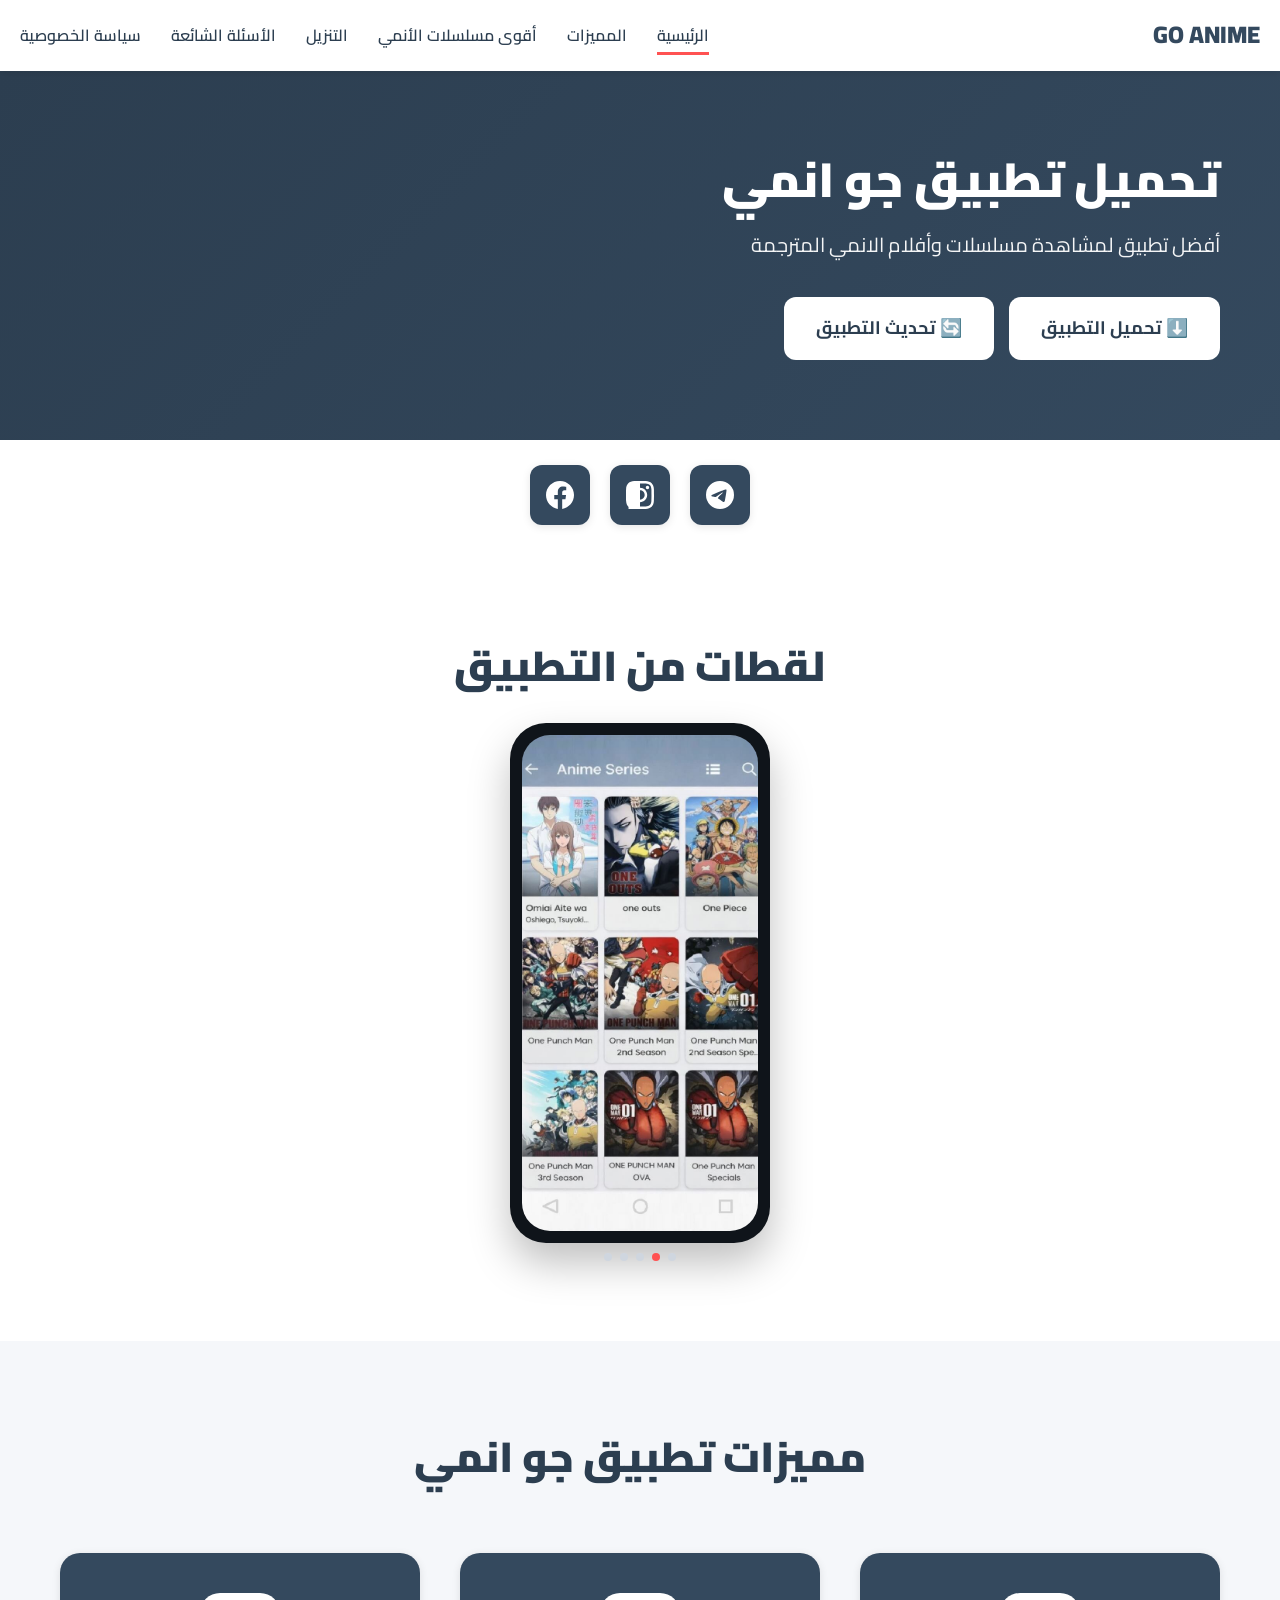
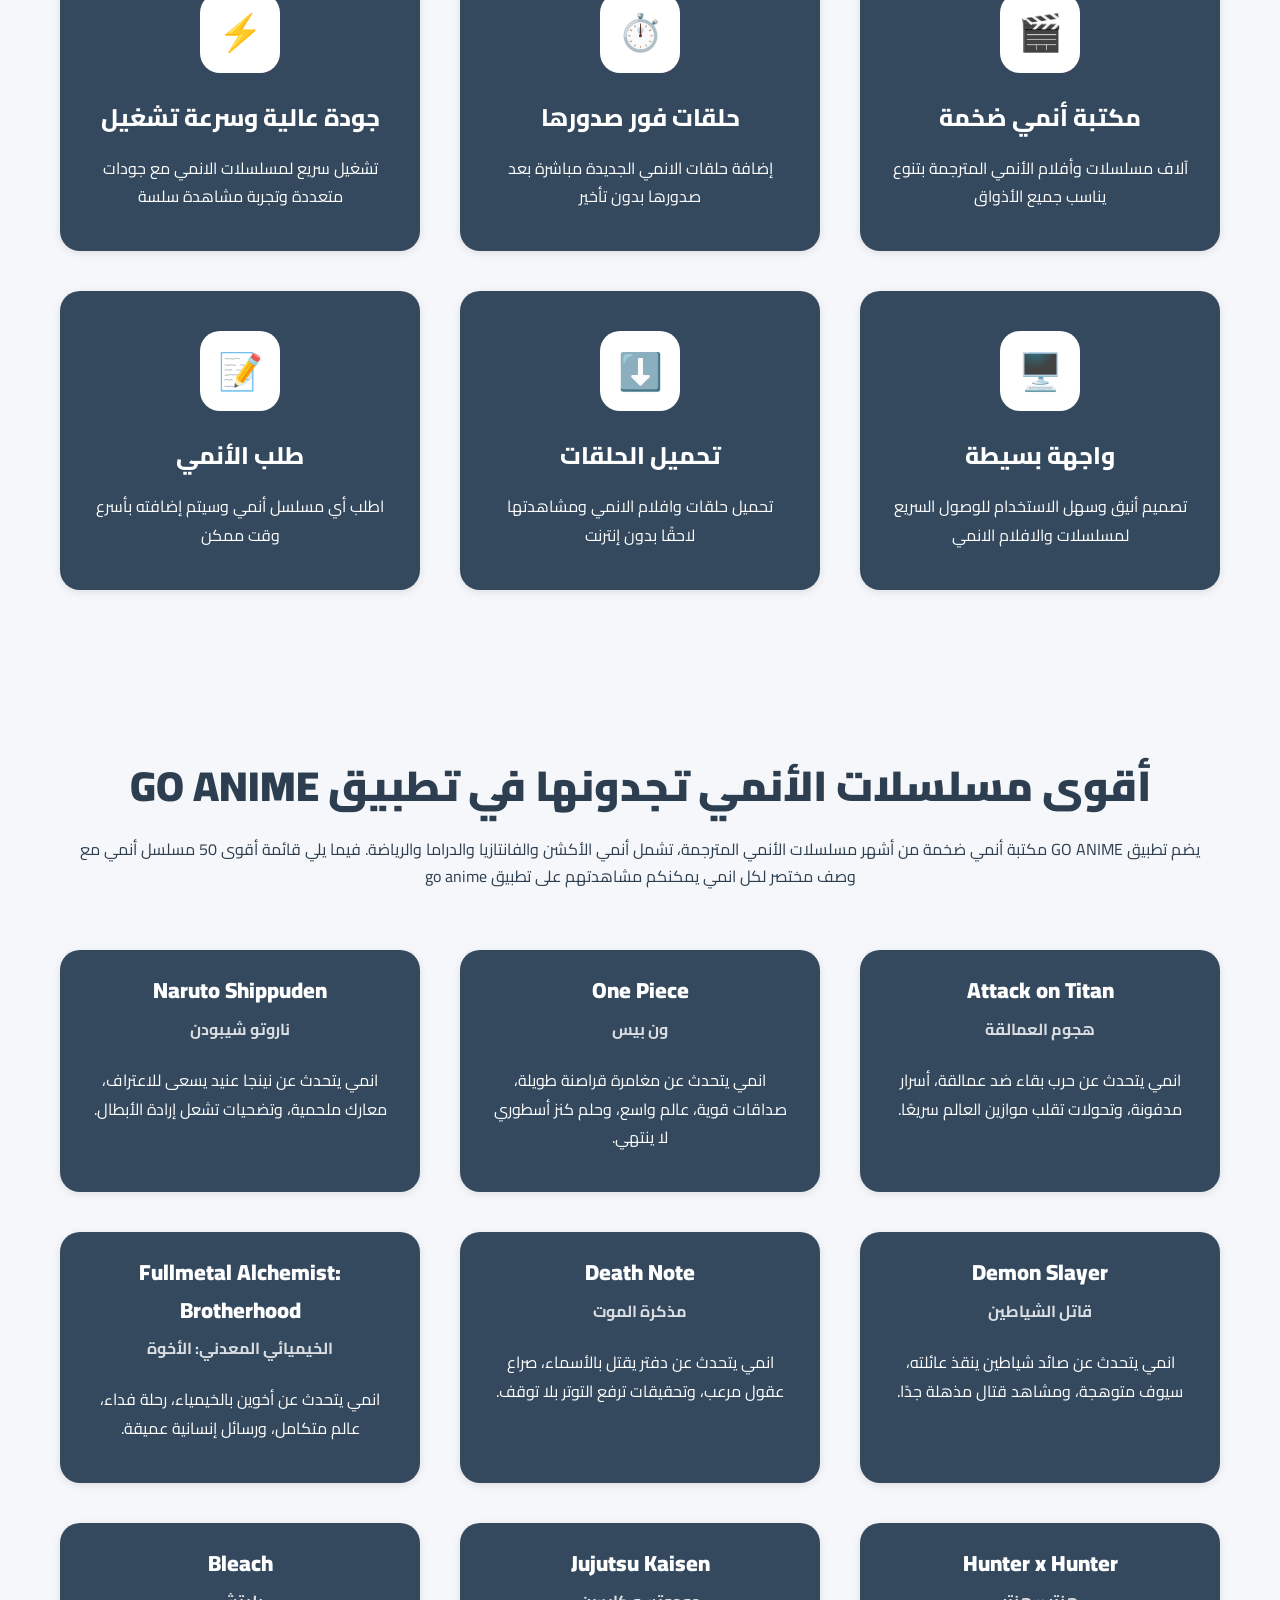
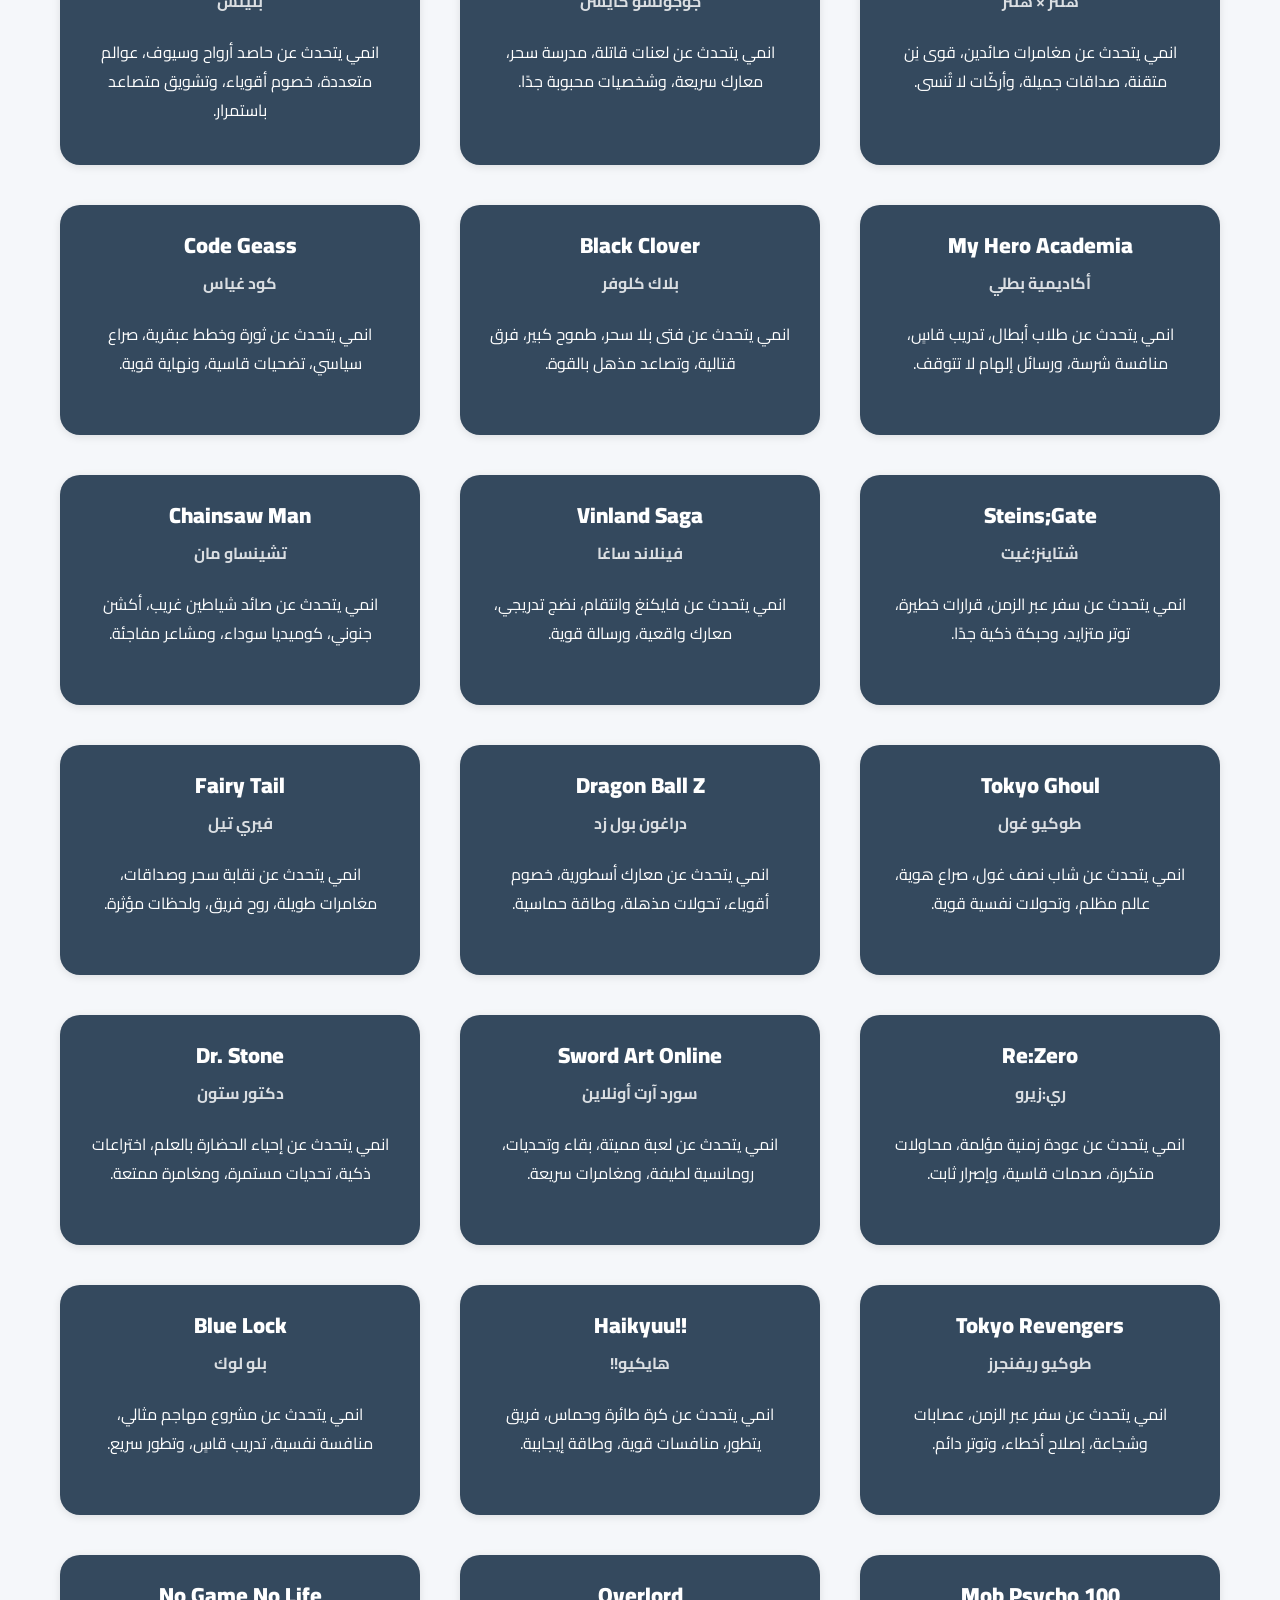
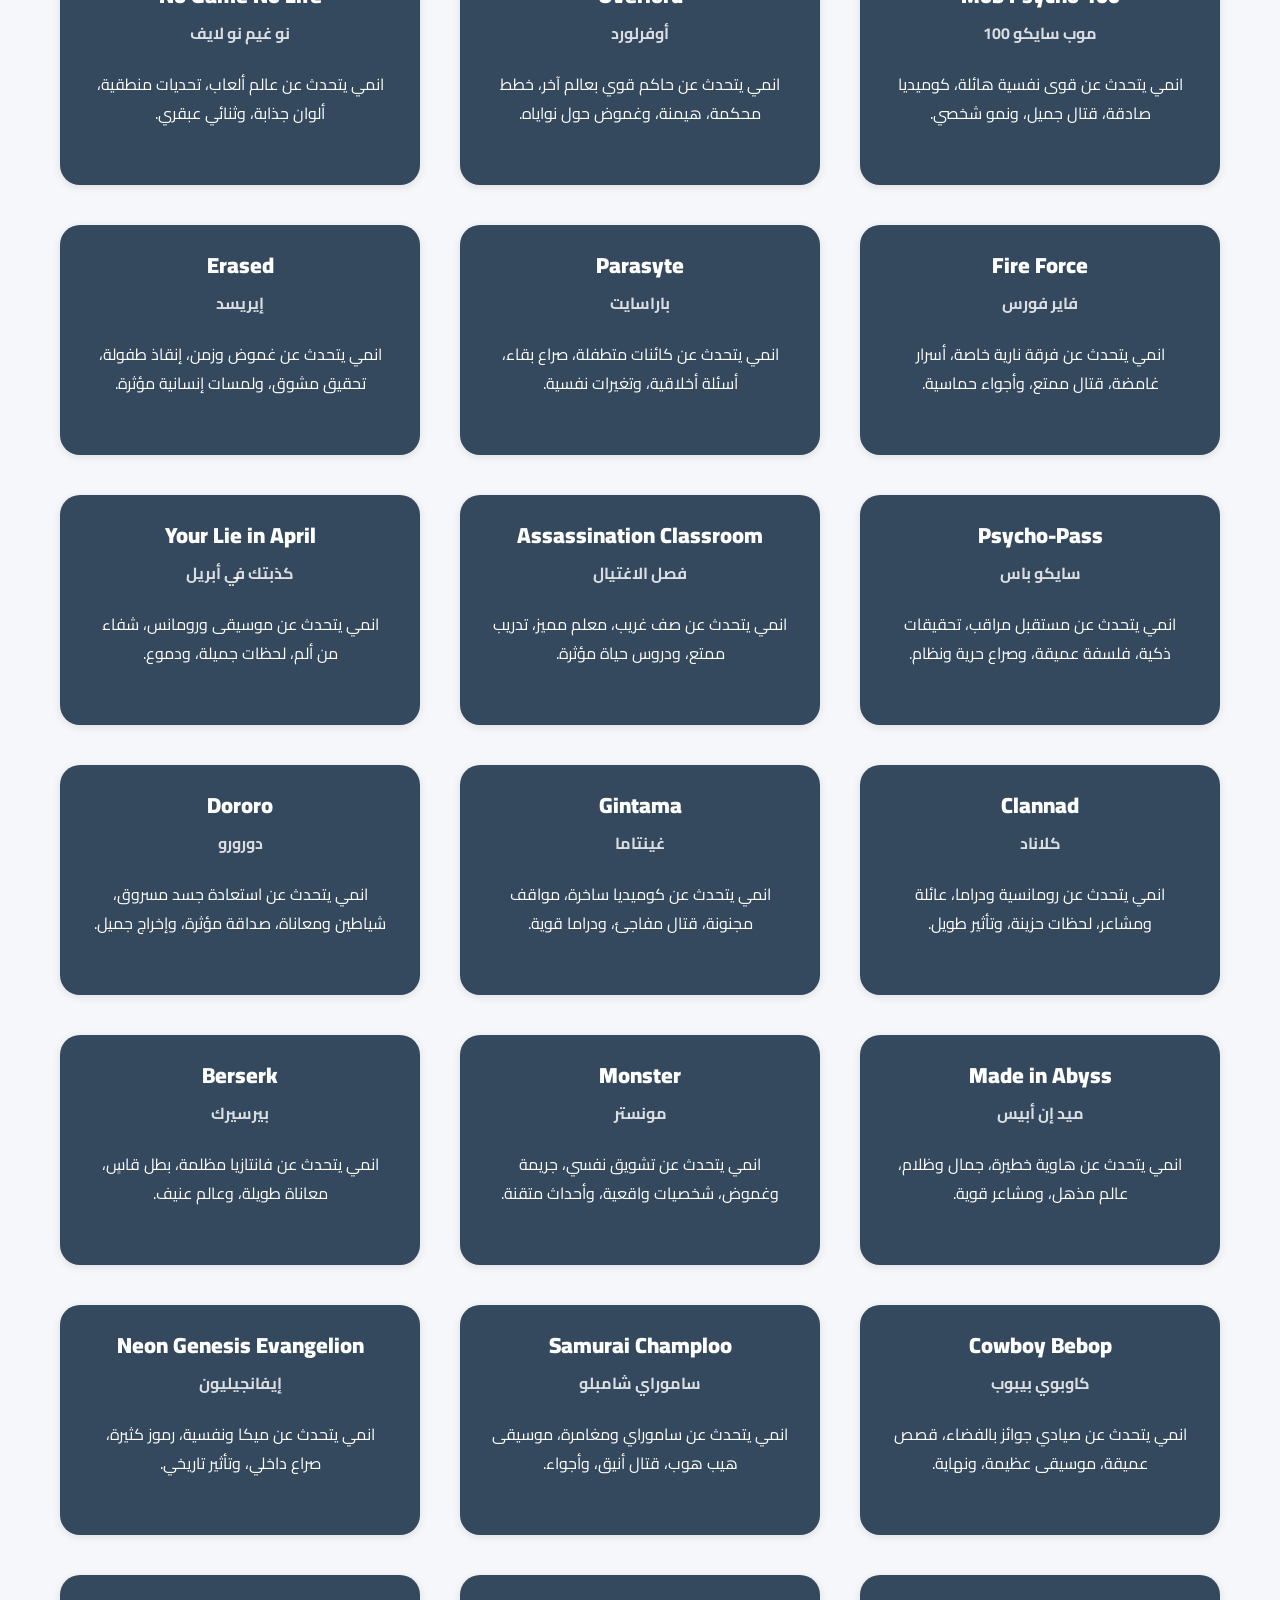
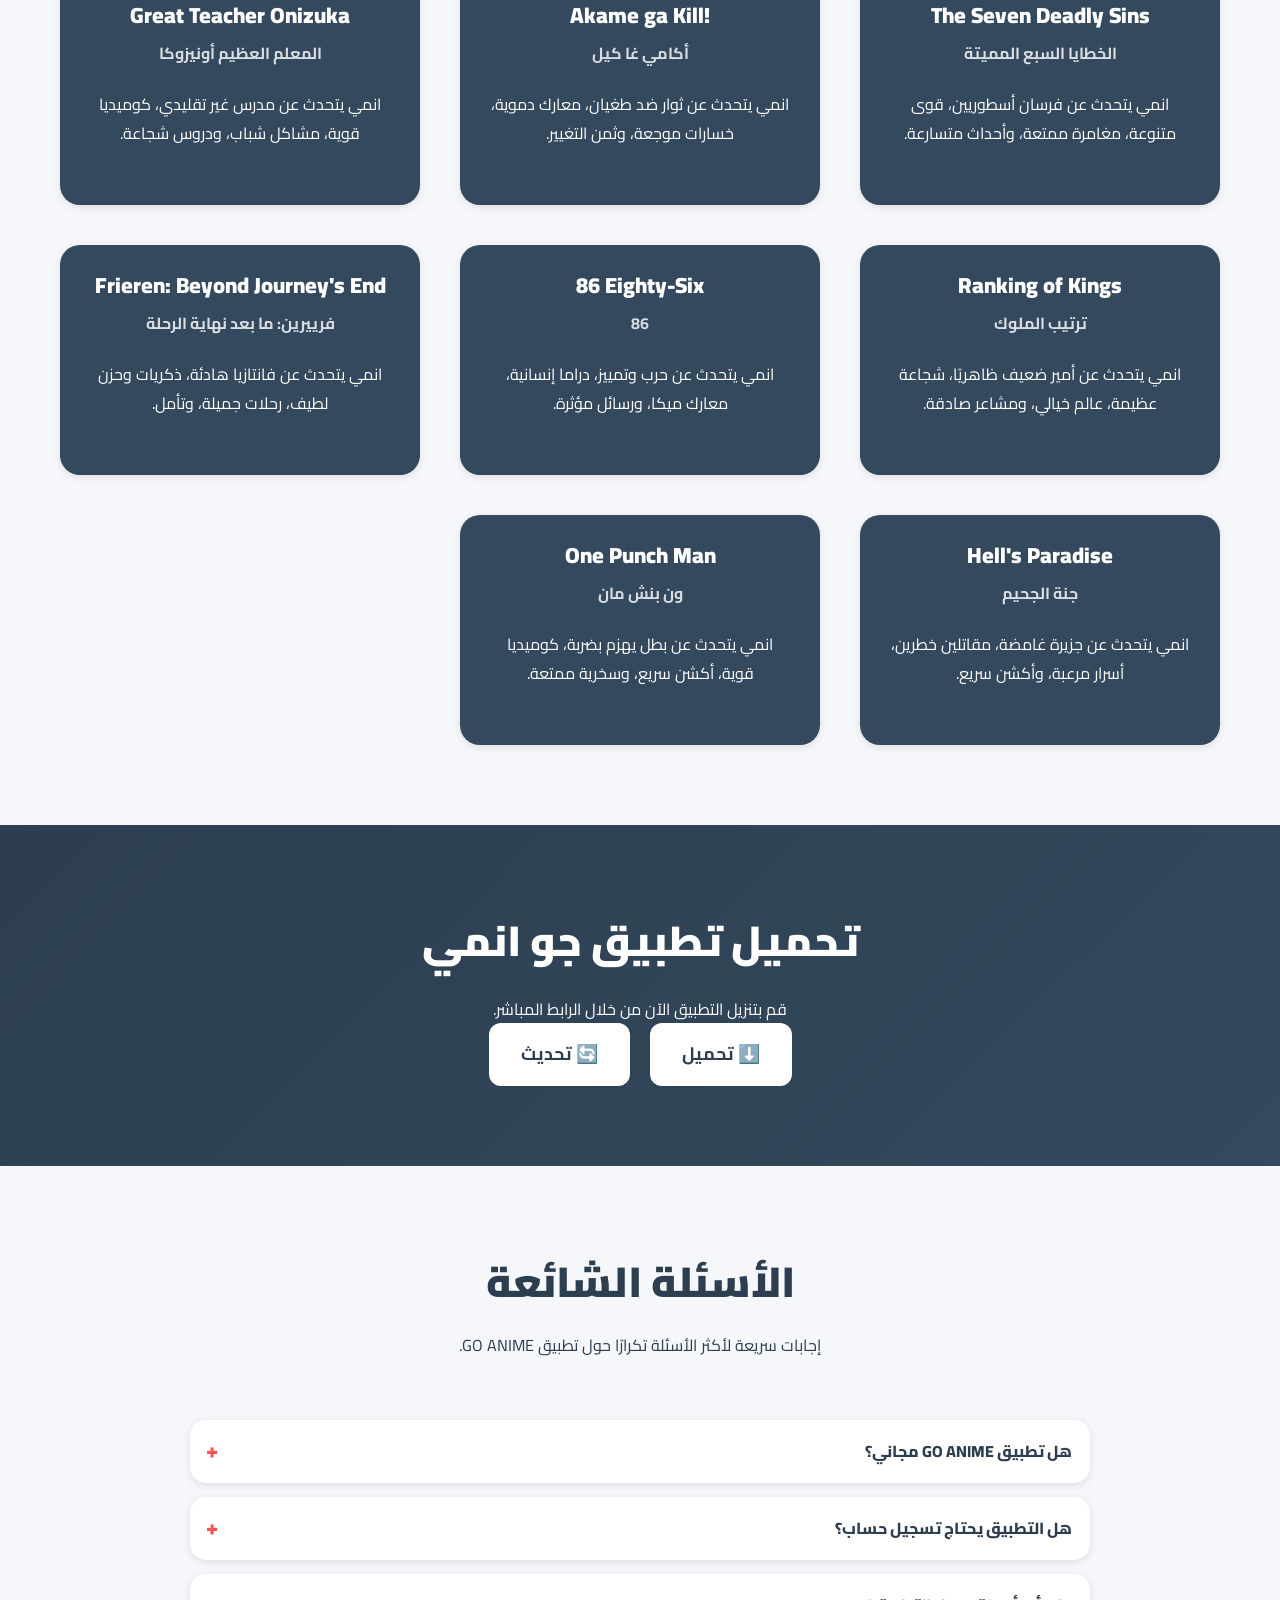
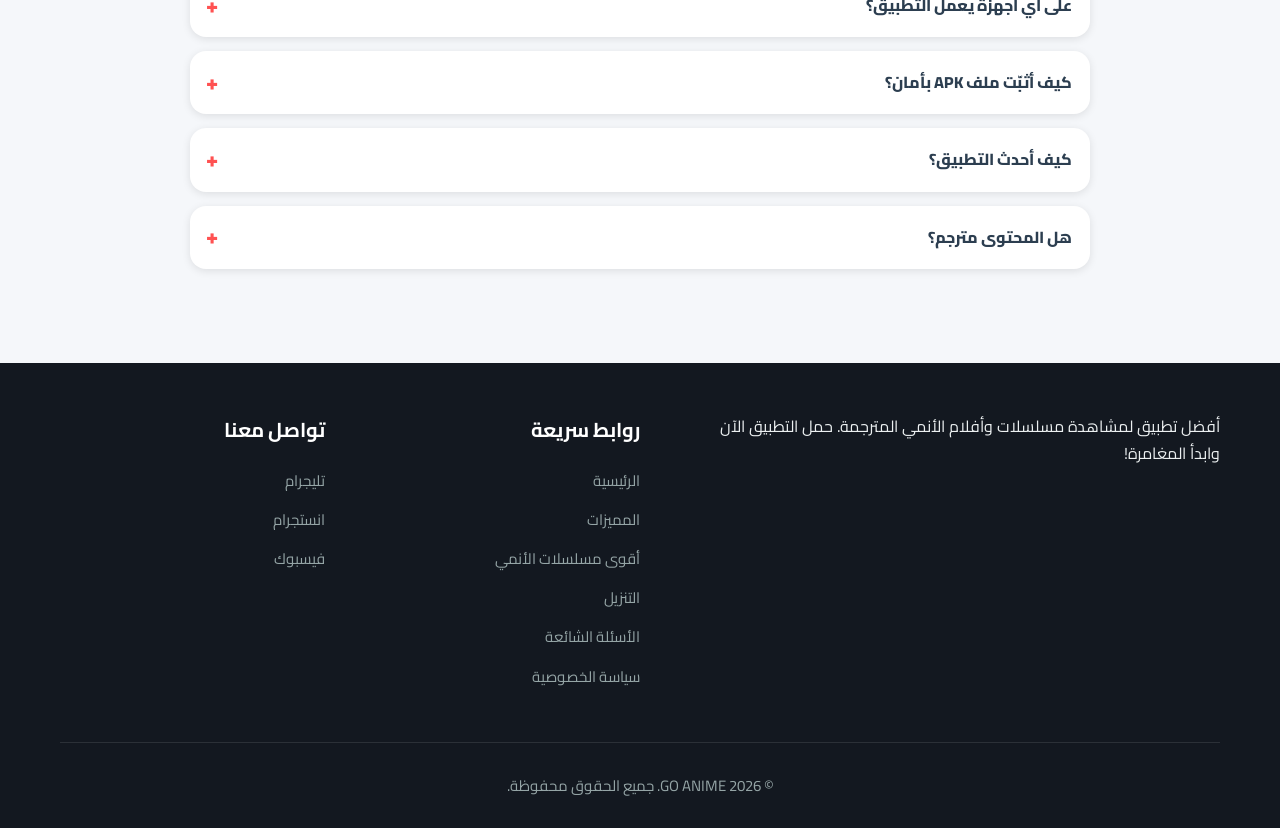
==== index.html @ b6fbf837 "Update index.html" ====
<!DOCTYPE html>
<html lang="ar" dir="rtl">
<head>
<meta charset="UTF-8">
<meta name="viewport" content="width=device-width, initial-scale=1.0">

<!-- Google tag (gtag.js) -->
<script async src="https://www.googletagmanager.com/gtag/js?id=G-4V0BHXEE35"></script>
<script>
  window.dataLayer = window.dataLayer || [];
  function gtag(){dataLayer.push(arguments);}
  gtag('js', new Date());
  gtag('config', 'G-4V0BHXEE35');
</script>

<!-- Primary Meta Tags -->
<title>GO ANIME - تحميل تطبيق جو انمي | أفضل تطبيق لمشاهدة الأنمي المترجم</title>
<meta name="title" content="GO ANIME - تحميل تطبيق جو انمي | أفضل تطبيق لمشاهدة الأنمي المترجم">
<meta name="description" content="حمّل تطبيق GO ANIME لمشاهدة الأنمي المترجم بجودة عالية وتجربة سلسة على أندرويد. مكتبة ضخمة، بحث متقدم، تحديثات مستمرة وروابط تحميل مباشرة.">
<meta name="keywords" content="أنمي, جو انمي, GO ANIME, تطبيق أنمي, تحميل انمي, مشاهدة انمي, انمي مترجم, مسلسلات أنمي, أفلام أنمي, anime app, تطبيق مشاهدة الانمي">
<meta name="author" content="GO ANIME">
<meta name="robots" content="index, follow">
<meta name="theme-color" content="#2C3E50">
<link rel="canonical" href="https://www.go-anime-app.com/">

<!-- Open Graph / Facebook -->
<meta property="og:type" content="website">
<meta property="og:url" content="https://www.go-anime-app.com/">
<meta property="og:title" content="GO ANIME - تحميل تطبيق جو انمي | أفضل تطبيق لمشاهدة الأنمي المترجم">
<meta property="og:description" content="حمّل تطبيق GO ANIME لمشاهدة الأنمي المترجم بجودة عالية وتجربة سلسة على أندرويد. مكتبة ضخمة، بحث متقدم، تحديثات مستمرة وروابط تحميل مباشرة.">
<meta property="og:image" content="https://www.go-anime-app.com/images/og-image.jpg">
<meta property="og:locale" content="ar_AR">
<meta property="og:site_name" content="GO ANIME">

<!-- Twitter -->
<meta property="twitter:card" content="summary_large_image">
<meta property="twitter:url" content="https://www.go-anime-app.com/">
<meta property="twitter:title" content="GO ANIME - تحميل تطبيق جو انمي">
<meta property="twitter:description" content="حمّل تطبيق جو انمي GO ANIME مجاناً - أفضل تطبيق لمشاهدة مسلسلات وأفلام الأنمي المترجمة">
<meta property="twitter:image" content="https://www.go-anime-app.com/images/twitter-image.jpg">

<!-- Favicon -->
<link rel="icon" type="image/x-icon" href="/favicon.ico">
<link rel="apple-touch-icon" sizes="180x180" href="/apple-touch-icon.png">

<!-- Schema.org markup for Google -->
<script type="application/ld+json">
{
  "@context": "https://schema.org",
  "@type": "MobileApplication",
  "name": "GO ANIME",
  "applicationCategory": "EntertainmentApplication",
  "operatingSystem": "Android",
  "offers": {
    "@type": "Offer",
    "price": "0",
    "priceCurrency": "USD"
  },
  "description": "أفضل تطبيق لمشاهدة مسلسلات وأفلام الأنمي المترجمة بجودة عالية",
  "aggregateRating": {
    "@type": "AggregateRating",
    "ratingValue": "4.8",
    "ratingCount": "15000"
  }
}
</script>

<script type="application/ld+json">
{
  "@context": "https://schema.org",
  "@type": "Organization",
  "name": "GO ANIME",
  "url": "https://www.go-anime-app.com",
  "logo": "https://www.go-anime-app.com/logo.png",
  "sameAs": [
    "https://www.facebook.com/goanimeapp",
    "https://www.instagram.com/goanimeapp",
    "https://t.me/goanimeapp"
  ]
}
</script>

<!-- Google Fonts -->
<link rel="preconnect" href="https://fonts.googleapis.com">
<link rel="preconnect" href="https://fonts.gstatic.com" crossorigin>
<link href="https://fonts.googleapis.com/css2?family=Cairo:wght@400;600;700;800;900&family=Tajawal:wght@400;500;700;800&display=swap" rel="stylesheet">

<style>
* { margin:0; padding:0; box-sizing:border-box; }
body { font-family:'Cairo','Tajawal',sans-serif; line-height:1.7; color:#2C3E50; background:#fff; overflow-x:hidden; }
a { text-decoration:none; }

:root {
  --primary-dark:#2C3E50;
  --accent-color:#FF5252;
  --light-bg:#F5F7FA;
  --text-dark:#2C3E50;
  --text-light:#fff;
  --shadow-sm:0 2px 8px rgba(0,0,0,0.1);
  --shadow-md:0 4px 16px rgba(0,0,0,0.15);
  --feature-gray:#34495E;
  --contact-gray:#34495E;
}

/* Containers */
.container { max-width:1200px; margin:0 auto; padding:0 20px; }

/* Navbar */
.navbar { background:#fff; box-shadow:var(--shadow-sm); position:sticky; top:0; z-index:1000; }
.nav-container { display:flex; justify-content:space-between; align-items:center; padding:15px 20px; }
.logo-text { font-size:24px; font-weight:900; color:#34495E; }
.nav-menu { display:flex; list-style:none; gap:30px; }
.nav-menu a { color:var(--text-dark); font-weight:600; position:relative; }
.nav-menu a::after { content:''; position:absolute; bottom:-5px; left:0; width:0; height:3px; background:var(--accent-color); transition:0.3s; }
.nav-menu a:hover::after, .nav-menu a.active::after { width:100%; }
.menu-toggle { display:none; flex-direction:column; gap:5px; cursor:pointer; }
.menu-toggle span { width:25px; height:3px; background:var(--primary-dark); border-radius:2px; }

/* Hero */
.hero { background:linear-gradient(135deg,#2C3E50 0%,#34495E 100%); color:#fff; padding:80px 0; }
.hero-content { display:grid; grid-template-columns:1fr 1fr; gap:60px; align-items:center; }
.hero-text h1 { font-size:48px; font-weight:900; margin-bottom:20px; line-height:1.2; }
.hero-text p { font-size:20px; margin-bottom:35px; opacity:0.95; }
.hero-buttons { display:flex; gap:15px; flex-wrap:wrap; }
.btn { display:inline-flex; align-items:center; gap:10px; padding:16px 32px; font-size:18px; font-weight:700; border-radius:12px; transition:all 0.3s; cursor:pointer; border:none; }
.btn-primary { background:#fff; color:var(--primary-dark); } 
.btn-primary:hover { transform:translateY(-3px); box-shadow:0 8px 20px rgba(0,0,0,0.2); }
.btn-secondary { background:#fff; color:var(--primary-dark); }
.btn-secondary:hover { transform:translateY(-3px); box-shadow:0 8px 20px rgba(0,0,0,0.2); }

/* Contact Bar Buttons */
.contact-bar { padding:25px 0; text-align:center; }
.contact-links { display:flex; justify-content:center; gap:20px; flex-wrap:wrap; }
.contact-btn {
  display:flex;
  align-items:center;
  justify-content:center;
  padding:15px;
  background: var(--contact-gray);
  border-radius:12px;
  box-shadow: var(--shadow-sm);
  width:60px;
  height:60px;
  transition:all 0.3s;
  border:none;
}
.contact-btn svg {
  width:28px;
  height:28px;
  fill: #fff;
}
.contact-btn:hover {
  transform:translateY(-3px);
  box-shadow: var(--shadow-md);
  opacity:0.9;
}

/* Features */
.features-section { padding:80px 0; background:var(--light-bg); }
.section-title { text-align:center; margin-bottom:60px; }
.section-title h2 { font-size:42px; font-weight:900; color:var(--text-dark); margin-bottom:15px; }
.features-grid { display:grid; grid-template-columns:repeat(auto-fit,minmax(300px,1fr)); gap:40px; }
.feature-card { background:var(--feature-gray); padding:40px 30px; border-radius:20px; text-align:center; box-shadow:var(--shadow-sm); transition:0.4s; cursor:pointer; color:#fff; }
.feature-card:hover { transform:translateY(-10px); box-shadow:0 8px 32px rgba(0,0,0,0.2); }
.feature-icon { width:80px; height:80px; margin:0 auto 25px; background:#fff; border-radius:20px; display:flex; align-items:center; justify-content:center; color:var(--feature-gray); font-size:36px; font-weight:bold; }
.feature-card h3 { font-size:24px; font-weight:800; margin-bottom:15px; }
.feature-card p { font-size:16px; line-height:1.8; }

/* Download Section */
.download-section { padding:80px 0; background:linear-gradient(135deg,#2C3E50 0%,#34495E 100%); color:#fff; text-align:center; }
.download-content h2 { font-size:42px; font-weight:900; margin-bottom:20px; }
.download-buttons { display:flex; justify-content:center; gap:20px; flex-wrap:wrap; }
.download-buttons .btn-primary { background:#fff; color:var(--primary-dark); }
.download-buttons .btn-primary:hover { transform:translateY(-3px); }
.download-buttons .btn-secondary { background:#fff; color:var(--primary-dark); }
.download-buttons .btn-secondary:hover { transform:translateY(-3px); }

/* Privacy Section (kept inside page) */
.privacy-section { padding:80px 0; background:#fff; }
.privacy-wrap { max-width:900px; margin:0 auto; padding:0 20px; }
.privacy-card { background:var(--light-bg); border:1px solid #e7ecf2; padding:22px; border-radius:18px; box-shadow:var(--shadow-sm); }
.privacy-card h2 { font-size:36px; font-weight:900; margin-bottom:10px; color:var(--text-dark); text-align:center; }
.privacy-card .muted { color:#607080; font-size:14px; text-align:center; margin-bottom:18px; }
.privacy-card h3 { font-size:20px; margin:18px 0 8px; }
.privacy-card p, .privacy-card li { font-size:16px; line-height:1.9; }
.privacy-card ul { padding:0 20px; margin:8px 0; }
.privacy-email { color:var(--accent-color); font-weight:700; }
.privacy-cta { display:flex; justify-content:center; margin-top:16px; }
.privacy-cta a { background:#fff; color:var(--primary-dark); border-radius:12px; padding:12px 18px; font-weight:800; box-shadow:var(--shadow-sm); transition:0.3s; }
.privacy-cta a:hover { transform:translateY(-2px); box-shadow:var(--shadow-md); }

/* Footer */
footer { background:#131820; color:#ECF0F1; padding:50px 0 30px; }
.footer-content { display:grid; grid-template-columns:2fr 1fr 1fr; gap:50px; margin-bottom:40px; }
.footer-links h4 { font-size:20px; font-weight:700; margin-bottom:20px; color:#fff; }
.footer-links ul { list-style:none; }
.footer-links ul li { margin-bottom:12px; }
.footer-links ul li a { color:#95A5A6; font-size:15px; transition:0.3s; }
.footer-links ul li a:hover { color:var(--accent-color); padding-right:5px; }
.footer-bottom { text-align:center; padding-top:30px; border-top:1px solid rgba(255,255,255,0.1); color:#95A5A6; font-size:15px; }

/* Responsive */
@media (max-width:968px) { .hero-content { grid-template-columns:1fr; gap:40px; text-align:center; } }
@media (max-width:768px) {
  .menu-toggle { display:flex; }
  .nav-menu { flex-direction:column; max-height:0; overflow:hidden; transition:0.3s; }
  .nav-menu.active { max-height:420px; }
  .nav-menu li { border-bottom:1px solid #E0E4E8; padding:12px 0; }
  .hero-buttons, .download-buttons { flex-direction:column; }
  .btn { width:100%; justify-content:center; }
  .privacy-card h2 { font-size:26px; }
}
@media (max-width:480px) { .hero-text h1 { font-size:28px; } .section-title h2 { font-size:26px; } .feature-card { padding:30px 20px; } }

/* (Kept) screen-card styles - even if unused, per your request not to delete anything */
.screen-card:hover{transform:translateY(-6px);box-shadow:var(--shadow-md);}
.screen-card img{width:100%;display:block;}
.screen-card .cap{padding:8px 10px;font-size:13px;color:#607080;text-align:center;}

/* ===== Screenshots title centered above phone (WEB + MOBILE) ===== */
.screens-section{
  padding:80px 0;
  background:#fff;
}
.screens-header{
  text-align:center;
  margin-bottom:22px;
}
.screens-header h2{
  font-size:42px;
  font-weight:900;
  color:var(--text-dark);
  margin:0;
}
.screens-layout{
  display:flex;
  justify-content:center;
}
@media (max-width:480px){
  .screens-header h2{ font-size:26px; }
}
/* ===== End screenshots title styles ===== */

.phone-wrap{display:flex;justify-content:center;}
.phone{
  width:260px;
  height:520px;
  border-radius:36px;
  background:#0f141a;
  padding:12px;
  box-shadow:0 20px 40px rgba(0,0,0,.25);
}
.phone-screen{
  width:100%;
  height:100%;
  border-radius:28px;
  overflow:hidden;
  background:#000;
}
.phone-screen img{
  width:100%;
  height:100%;
  object-fit:cover;
  transition:opacity .25s ease;
}

.phone-dots{
  display:flex;
  justify-content:center;
  gap:8px;
  margin-top:10px;
}
.phone-dots span{
  width:8px;height:8px;border-radius:50%;
  background:#cfd6df;
}
.phone-dots span.active{background:var(--accent-color);}

@media(max-width:900px){
  .screens-layout{grid-template-columns:1fr;}
  .phone{margin-top:25px;}
}
/* ===== Top Anime Section (Grid + SEO cards) ===== */
.anime-grid{
  display:grid;
  grid-template-columns:repeat(auto-fit,minmax(300px,1fr));
  gap:40px;
}
.anime-title{ margin:0 0 10px; }
.anime-title .en{
  display:block;
  font-size:22px;
  font-weight:900;
  margin-bottom:6px;
  direction:ltr;
  unicode-bidi:bidi-override;
}
.anime-title .ar{
  display:block;
  font-size:16px;
  font-weight:700;
  color:rgba(255,255,255,0.82);
}

/* Hide icons in Top Anime cards (keep HTML clean) */
#top-anime .feature-icon{ display:none !important; }

/* Equal height cards for professional grid */
#top-anime .feature-card{
  display:flex;
  flex-direction:column;
  min-height:230px;
  padding-top:22px;
}

/* Keep description aligned */
#top-anime .feature-card p{
  margin-top:8px;
  flex-grow:1;
  display:-webkit-box;
  -webkit-line-clamp:3;
  -webkit-box-orient:vertical;
  overflow:hidden;
}
/* ===== End Top Anime Section ===== */
/* ===== FAQ Section ===== */
.faq-section{
  padding:80px 0;
  background:var(--light-bg);
}
.faq-wrap{
  max-width:900px;
  margin:0 auto;
}
.faq-item{
  background:#fff;
  border-radius:16px;
  box-shadow:var(--shadow-sm);
  margin-bottom:14px;
  overflow:hidden;
}
.faq-item summary{
  list-style:none;
  cursor:pointer;
  padding:18px 18px;
  font-weight:800;
  color:var(--text-dark);
  position:relative;
}
.faq-item summary::-webkit-details-marker{ display:none; }
.faq-item summary:after{
  content:"+";
  position:absolute;
  left:16px;
  top:50%;
  transform:translateY(-50%);
  font-size:22px;
  font-weight:900;
  color:var(--accent-color);
}
.faq-item[open] summary:after{ content:"–"; }
.faq-item .faq-content{
  padding:0 18px 18px;
  color:#445566;
  font-weight:600;
}
/* ===== End FAQ Section ===== */
</style>

<script type="application/ld+json">
{
  "@context": "https://schema.org",
  "@type": "WebSite",
  "name": "GO ANIME",
  "url": "https://www.go-anime-app.com/"
}
</script>
<script type="application/ld+json">
{
  "@context": "https://schema.org",
  "@type": "FAQPage",
  "mainEntity": [
    {
      "@type": "Question",
      "name": "هل تطبيق GO ANIME مجاني؟",
      "acceptedAnswer": {
        "@type": "Answer",
        "text": "نعم، التطبيق مجاني للتنزيل والاستخدام، وقد تتوفر ميزات اختيارية حسب الإصدار."
      }
    },
    {
      "@type": "Question",
      "name": "هل التطبيق يحتاج تسجيل حساب؟",
      "acceptedAnswer": {
        "@type": "Answer",
        "text": "لا يشترط التسجيل لمشاهدة المحتوى في أغلب الحالات."
      }
    },
    {
      "@type": "Question",
      "name": "على أي أجهزة يعمل التطبيق؟",
      "acceptedAnswer": {
        "@type": "Answer",
        "text": "التطبيق مخصص لأجهزة Android."
      }
    },
    {
      "@type": "Question",
      "name": "كيف أثبّت ملف APK بأمان؟",
      "acceptedAnswer": {
        "@type": "Answer",
        "text": "حمّل ملف APK من زر التحميل في هذه الصفحة فقط، ثم اتبع خطوات التثبيت على جهازك."
      }
    },
    {
      "@type": "Question",
      "name": "كيف أحدث التطبيق؟",
      "acceptedAnswer": {
        "@type": "Answer",
        "text": "قم بتحميل أحدث APK من صفحة التحميل ثم تثبيته لتحديث النسخة الحالية."
      }
    },
    {
      "@type": "Question",
      "name": "هل المحتوى مترجم؟",
      "acceptedAnswer": {
        "@type": "Answer",
        "text": "نعم، يوفر التطبيق محتوى مترجم حسب المتاح."
      }
    }
  ]
}
</script>

<meta name="twitter:card" content="summary_large_image">
<meta name="twitter:title" content="GO ANIME - تحميل تطبيق جو انمي | أفضل تطبيق لمشاهدة الأنمي المترجم">
<meta name="twitter:description" content="حمّل تطبيق GO ANIME لمشاهدة الأنمي المترجم بجودة عالية وتجربة سلسة على أندرويد. مكتبة ضخمة، بحث متقدم، تحديثات مستمرة وروابط تحميل مباشرة.">
</head>
<body>
<nav class="seo-links" style="display:none">
<a href="#download">تحميل التطبيق</a>
<a href="#faq">الأسئلة الشائعة</a>
<a href="#top-anime">أفضل 50 أنمي</a>
<a href="/privacy-policy.html">سياسة الخصوصية</a>
</nav>


<!-- Navbar -->
<nav class="navbar">
  <div class="nav-container">
    <a href="#" class="logo"><span class="logo-text">GO ANIME</span></a>
    <ul class="nav-menu" id="navMenu">
      <li><a href="#home" class="active">الرئيسية</a></li>
      <li><a href="#features">المميزات</a></li>
      <li><a href="#top-anime">أقوى مسلسلات الأنمي</a></li>
      <li><a href="#download">التنزيل</a></li>
      <li><a href="#faq">الأسئلة الشائعة</a></li>
      <!-- GOLDEN SOLUTION: link to standalone page -->
      <li><a href="/privacy-policy.html">سياسة الخصوصية</a></li>
    </ul>
    <div class="menu-toggle" onclick="toggleMenu()"><span></span><span></span><span></span></div>
  </div>
</nav>

<!-- Hero -->
<section class="hero" id="home">
  <div class="container">
    <div class="hero-content">
      <div class="hero-text">
        <h1>تحميل تطبيق جو انمي</h1>
        <p>أفضل تطبيق لمشاهدة مسلسلات وأفلام الانمي المترجمة</p>
        <div class="hero-buttons">
          <a href="https://www.xgtimayfsa.com/download/go_anime_v1.apk" class="btn btn-primary">⬇️ تحميل التطبيق</a>
          <a href="https://www.xgtimayfsa.com/download/go_anime_v1.apk" class="btn btn-secondary">🔄 تحديث التطبيق</a>
        </div>
      </div>
    </div>
  </div>
</section>

<!-- Contact Bar -->
<section class="contact-bar">
  <div class="container">
    <div class="contact-links">
      <a href="https://t.me/goanimeapp" target="_blank" class="contact-btn" aria-label="Telegram">
        <svg xmlns="http://www.w3.org/2000/svg" viewBox="0 0 24 24">
          <path d="M11.944 0A12 12 0 0 0 0 12a12 12 0 0 0 12 12 12 12 0 0 0 12-12A12 12 0 0 0 12 0a12 12 0 0 0-.056 0zm4.962 7.224c.1-.002.321.023.465.14a.506.506 0 0 1 .171.325c.016.093.036.306.02.472-.18 1.898-.962 6.502-1.36 8.627-.168.9-.499 1.201-.82 1.23-.696.065-1.225-.46-1.9-.902-1.056-.693-1.653-1.124-2.678-1.8-1.185-.78-.417-1.21.258-1.91.177-.184 3.247-2.977 3.307-3.23.007-.032.014-.15-.056-.212s-.174-.041-.249-.024c-.106.024-1.793 1.14-5.061 3.345-.48.33-.913.49-1.302.48-.428-.008-1.252-.241-1.865-.44-.752-.245-1.349-.374-1.297-.789.027-.216.325-.437.893-.663 3.498-1.524 5.83-2.529 6.998-3.014 3.332-1.386 4.025-1.627 4.476-1.635z"/>
        </svg>
      </a>
      <a href="https://www.instagram.com/goanimeapp" target="_blank" class="contact-btn" aria-label="Instagram">
        <svg xmlns="http://www.w3.org/2000/svg" viewBox="0 0 24 24">
          <path d="M12 2.163c3.204 0 3.584.012 4.85.07 3.252.148 4.771 1.691 4.919 4.919.058 1.265.069 1.645.069 4.849 0 3.205-.012 3.584-.069 4.849-.149 3.225-1.664 4.771-4.919 4.919-1.266.058-1.644.07-4.85.07-3.204 0-3.584-.012-4.849-.07-3.26-.149-4.771-1.699-4.919-4.92-.058 1.265-.07 1.644-.07 4.849 0 3.204.013 3.583.07 4.849.149 3.227 1.664 4.771 4.919 4.919 1.266-.057 1.645-.069 4.849-.069zm0-2.163c-3.259 0-3.667.014-4.947.072-4.358.2-6.78 2.618-6.98 6.98-.059 1.281-.073 1.689-.073 4.948 0 3.259.014 3.668.072 4.948.2 4.358 2.618 6.78 6.98 6.98 1.281.058 1.689.072 4.948.072 3.259 0 3.668-.014 4.948-.072 4.354-.2 6.782-2.618 6.979-6.98.059-1.28.073-1.689.073-4.948 0-3.259-.014-3.667-.072-4.947-.196-4.354-2.617-6.78-6.979-6.98-1.281-.059-1.69-.073-4.949-.073zm0 5.838c-3.403 0-6.162 2.759-6.162 6.162s2.759 6.163 6.162 6.163 6.162-2.759 6.162-6.163c0-3.403-2.759-6.162-6.162-6.162zm0 10.162c-2.209 0-4-1.79-4-4 0-2.209 1.791-4 4-4s4 1.791 4 4c0 2.21-1.791 4-4 4zm6.406-11.845c-.796 0-1.441.645-1.441 1.44s.645 1.44 1.441 1.44c.795 0 1.439-.645 1.439-1.44s-.644-1.44-1.439-1.44z"/>
        </svg>
      </a>
      <a href="https://www.facebook.com/goanimeapp" target="_blank" class="contact-btn" aria-label="Facebook">
        <svg xmlns="http://www.w3.org/2000/svg" viewBox="0 0 24 24">
          <path d="M24 12.073c0-6.627-5.373-12-12-12s-12 5.373-12 12c0 5.99 4.388 10.954 10.125 11.854v-8.385H7.078v-3.47h3.047V9.43c0-3.007 1.792-4.669 4.533-4.669 1.312 0 2.686.235 2.686.235v2.953H15.83c-1.491 0-1.956.925-1.956 1.874v2.25h3.328l-.532 3.47h-2.796v8.385C19.612 23.027 24 18.062 24 12.073z"/>
        </svg>
      </a>
    </div>
  </div>
</section>

<!-- App Screenshots (NEW) -->
<section class="screens-section" id="screens">
  <div class="container">
    <div class="screens-header">
      <h2>لقطات من التطبيق</h2>
    </div>

    <div class="screens-layout">

      <!-- Right: Phone Mockup -->
      <div class="phone-wrap">
        <div>
          <div class="phone" aria-label="عرض لقطات التطبيق داخل إطار هاتف">
            <div class="phone-screen">
              <!-- Performance: lazy + async decode (no visual change) -->
              <img id="phoneShot" loading="lazy" decoding="async" src="images/screen-home.jpg" alt="لقطة التطبيق داخل إطار هاتف">
            </div>
          </div>

          <div class="phone-dots" aria-hidden="true">
            <span class="active"></span><span></span><span></span><span></span><span></span>
          </div>
        </div>
      </div>

    </div>
  </div>
</section>

<!-- Features -->
<section class="features-section" id="features">
  <div class="container">
    <div class="section-title"><h2>مميزات تطبيق جو انمي</h2></div>
    <div class="features-grid">
      <div class="feature-card"><div class="feature-icon">🎬</div><h3>مكتبة أنمي ضخمة</h3><p>آلاف مسلسلات وأفلام الأنمي المترجمة بتنوع يناسب جميع الأذواق</p></div>
      <div class="feature-card"><div class="feature-icon">⏱️</div><h3>حلقات فور صدورها</h3><p>إضافة حلقات الانمي الجديدة مباشرة بعد صدورها بدون تأخير</p></div>
      <div class="feature-card"><div class="feature-icon">⚡</div><h3>جودة عالية وسرعة تشغيل</h3><p>تشغيل سريع لمسلسلات الانمي مع جودات متعددة وتجربة مشاهدة سلسة</p></div>
      <div class="feature-card"><div class="feature-icon">🖥️</div><h3>واجهة بسيطة</h3><p>تصميم أنيق وسهل الاستخدام للوصول السريع لمسلسلات والافلام الانمي</p></div>
      <div class="feature-card"><div class="feature-icon">⬇️</div><h3>تحميل الحلقات</h3><p>تحميل حلقات وافلام الانمي ومشاهدتها لاحقًا بدون إنترنت</p></div>
      <div class="feature-card"><div class="feature-icon">📝</div><h3>طلب الأنمي</h3><p>اطلب أي مسلسل أنمي وسيتم إضافته بأسرع وقت ممكن</p></div>
    </div>
  </div>
</section>

<!-- ✅ Top 50 Anime Section (Series ONLY) -->
<section class="features-section" id="top-anime">
  <div class="container">
    <div class="section-title">
      <h2>أقوى مسلسلات الأنمي تجدونها في تطبيق GO ANIME</h2>
      <p>
        يضم تطبيق GO ANIME مكتبة أنمي ضخمة من أشهر مسلسلات الأنمي المترجمة، تشمل أنمي الأكشن والفانتازيا والدراما والرياضة.
        فيما يلي قائمة أقوى 50 مسلسل أنمي مع وصف مختصر لكل انمي يمكنكم مشاهدتهم على تطبيق go anime
      </p>
    </div>

    <div class="anime-grid">
      <div class="feature-card"><div class="feature-icon">📺</div>
        <h3 class="anime-title"><span class="en">Attack on Titan</span><span class="ar">هجوم العمالقة</span></h3>
        <p>انمي يتحدث عن حرب بقاء ضد عمالقة، أسرار مدفونة، وتحولات تقلب موازين العالم سريعًا.</p>
      </div>
      <div class="feature-card"><div class="feature-icon">🎬</div>
        <h3 class="anime-title"><span class="en">One Piece</span><span class="ar">ون بيس</span></h3>
        <p>انمي يتحدث عن مغامرة قراصنة طويلة، صداقات قوية، عالم واسع، وحلم كنز أسطوري لا ينتهي.</p>
      </div>
      <div class="feature-card"><div class="feature-icon">⚔️</div>
        <h3 class="anime-title"><span class="en">Naruto Shippuden</span><span class="ar">ناروتو شيبودن</span></h3>
        <p>انمي يتحدث عن نينجا عنيد يسعى للاعتراف، معارك ملحمية، وتضحيات تشعل إرادة الأبطال.</p>
      </div>
      <div class="feature-card"><div class="feature-icon">🏴‍☠️</div>
        <h3 class="anime-title"><span class="en">Demon Slayer</span><span class="ar">قاتل الشياطين</span></h3>
        <p>انمي يتحدث عن صائد شياطين ينقذ عائلته، سيوف متوهجة، ومشاهد قتال مذهلة جدًا.</p>
      </div>
      <div class="feature-card"><div class="feature-icon">🥷</div>
        <h3 class="anime-title"><span class="en">Death Note</span><span class="ar">مذكرة الموت</span></h3>
        <p>انمي يتحدث عن دفتر يقتل بالأسماء، صراع عقول مرعب، وتحقيقات ترفع التوتر بلا توقف.</p>
      </div>
      <div class="feature-card"><div class="feature-icon">🔥</div>
        <h3 class="anime-title"><span class="en">Fullmetal Alchemist: Brotherhood</span><span class="ar">الخيميائي المعدني: الأخوة</span></h3>
        <p>انمي يتحدث عن أخوين بالخيمياء، رحلة فداء، عالم متكامل، ورسائل إنسانية عميقة.</p>
      </div>
      <div class="feature-card"><div class="feature-icon">🧠</div>
        <h3 class="anime-title"><span class="en">Hunter x Hunter</span><span class="ar">هنتر × هنتر</span></h3>
        <p>انمي يتحدث عن مغامرات صائدين، قوى نِن متقنة، صداقات جميلة، وأركّات لا تُنسى.</p>
      </div>
      <div class="feature-card"><div class="feature-icon">🌀</div>
        <h3 class="anime-title"><span class="en">Jujutsu Kaisen</span><span class="ar">جوجوتسو كايسن</span></h3>
        <p>انمي يتحدث عن لعنات قاتلة، مدرسة سحر، معارك سريعة، وشخصيات محبوبة جدًا.</p>
      </div>
      <div class="feature-card"><div class="feature-icon">👑</div>
        <h3 class="anime-title"><span class="en">Bleach</span><span class="ar">بليتش</span></h3>
        <p>انمي يتحدث عن حاصد أرواح وسيوف، عوالم متعددة، خصوم أقوياء، وتشويق متصاعد باستمرار.</p>
      </div>
      <div class="feature-card"><div class="feature-icon">⚡</div>
        <h3 class="anime-title"><span class="en">My Hero Academia</span><span class="ar">أكاديمية بطلي</span></h3>
        <p>انمي يتحدث عن طلاب أبطال، تدريب قاسٍ، منافسة شرسة، ورسائل إلهام لا تتوقف.</p>
      </div>
      <div class="feature-card"><div class="feature-icon">📺</div>
        <h3 class="anime-title"><span class="en">Black Clover</span><span class="ar">بلاك كلوفر</span></h3>
        <p>انمي يتحدث عن فتى بلا سحر، طموح كبير، فرق قتالية، وتصاعد مذهل بالقوة.</p>
      </div>
      <div class="feature-card"><div class="feature-icon">🎬</div>
        <h3 class="anime-title"><span class="en">Code Geass</span><span class="ar">كود غياس</span></h3>
        <p>انمي يتحدث عن ثورة وخطط عبقرية، صراع سياسي، تضحيات قاسية، ونهاية قوية.</p>
      </div>
      <div class="feature-card"><div class="feature-icon">⚔️</div>
        <h3 class="anime-title"><span class="en">Steins;Gate</span><span class="ar">شتاينز؛غيت</span></h3>
        <p>انمي يتحدث عن سفر عبر الزمن، قرارات خطيرة، توتر متزايد، وحبكة ذكية جدًا.</p>
      </div>
      <div class="feature-card"><div class="feature-icon">🏴‍☠️</div>
        <h3 class="anime-title"><span class="en">Vinland Saga</span><span class="ar">فينلاند ساغا</span></h3>
        <p>انمي يتحدث عن فايكنغ وانتقام، نضج تدريجي، معارك واقعية، ورسالة قوية.</p>
      </div>
      <div class="feature-card"><div class="feature-icon">🥷</div>
        <h3 class="anime-title"><span class="en">Chainsaw Man</span><span class="ar">تشينساو مان</span></h3>
        <p>انمي يتحدث عن صائد شياطين غريب، أكشن جنوني، كوميديا سوداء، ومشاعر مفاجئة.</p>
      </div>
      <div class="feature-card"><div class="feature-icon">🔥</div>
        <h3 class="anime-title"><span class="en">Tokyo Ghoul</span><span class="ar">طوكيو غول</span></h3>
        <p>انمي يتحدث عن شاب نصف غول، صراع هوية، عالم مظلم، وتحولات نفسية قوية.</p>
      </div>
      <div class="feature-card"><div class="feature-icon">🧠</div>
        <h3 class="anime-title"><span class="en">Dragon Ball Z</span><span class="ar">دراغون بول زد</span></h3>
        <p>انمي يتحدث عن معارك أسطورية، خصوم أقوياء، تحولات مذهلة، وطاقة حماسية.</p>
      </div>
      <div class="feature-card"><div class="feature-icon">🌀</div>
        <h3 class="anime-title"><span class="en">Fairy Tail</span><span class="ar">فيري تيل</span></h3>
        <p>انمي يتحدث عن نقابة سحر وصداقات، مغامرات طويلة، روح فريق، ولحظات مؤثرة.</p>
      </div>
      <div class="feature-card"><div class="feature-icon">👑</div>
        <h3 class="anime-title"><span class="en">Re:Zero</span><span class="ar">ري:زيرو</span></h3>
        <p>انمي يتحدث عن عودة زمنية مؤلمة، محاولات متكررة، صدمات قاسية، وإصرار ثابت.</p>
      </div>
      <div class="feature-card"><div class="feature-icon">⚡</div>
        <h3 class="anime-title"><span class="en">Sword Art Online</span><span class="ar">سورد آرت أونلاين</span></h3>
        <p>انمي يتحدث عن لعبة مميتة، بقاء وتحديات، رومانسية لطيفة، ومغامرات سريعة.</p>
      </div>
      <div class="feature-card"><div class="feature-icon">📺</div>
        <h3 class="anime-title"><span class="en">Dr. Stone</span><span class="ar">دكتور ستون</span></h3>
        <p>انمي يتحدث عن إحياء الحضارة بالعلم، اختراعات ذكية، تحديات مستمرة، ومغامرة ممتعة.</p>
      </div>
      <div class="feature-card"><div class="feature-icon">🎬</div>
        <h3 class="anime-title"><span class="en">Tokyo Revengers</span><span class="ar">طوكيو ريفنجرز</span></h3>
        <p>انمي يتحدث عن سفر عبر الزمن، عصابات وشجاعة، إصلاح أخطاء، وتوتر دائم.</p>
      </div>
      <div class="feature-card"><div class="feature-icon">⚔️</div>
        <h3 class="anime-title"><span class="en">Haikyuu!!</span><span class="ar">هايكيو!!</span></h3>
        <p>انمي يتحدث عن كرة طائرة وحماس، فريق يتطور، منافسات قوية، وطاقة إيجابية.</p>
      </div>
      <div class="feature-card"><div class="feature-icon">🏴‍☠️</div>
        <h3 class="anime-title"><span class="en">Blue Lock</span><span class="ar">بلو لوك</span></h3>
        <p>انمي يتحدث عن مشروع مهاجم مثالي، منافسة نفسية، تدريب قاسٍ، وتطور سريع.</p>
      </div>
      <div class="feature-card"><div class="feature-icon">🥷</div>
        <h3 class="anime-title"><span class="en">Mob Psycho 100</span><span class="ar">موب سايكو 100</span></h3>
        <p>انمي يتحدث عن قوى نفسية هائلة، كوميديا صادقة، قتال جميل، ونمو شخصي.</p>
      </div>
      <div class="feature-card"><div class="feature-icon">🔥</div>
        <h3 class="anime-title"><span class="en">Overlord</span><span class="ar">أوفرلورد</span></h3>
        <p>انمي يتحدث عن حاكم قوي بعالم آخر، خطط محكمة، هيمنة، وغموض حول نواياه.</p>
      </div>
      <div class="feature-card"><div class="feature-icon">🧠</div>
        <h3 class="anime-title"><span class="en">No Game No Life</span><span class="ar">نو غيم نو لايف</span></h3>
        <p>انمي يتحدث عن عالم ألعاب، تحديات منطقية، ألوان جذابة، وثنائي عبقري.</p>
      </div>
      <div class="feature-card"><div class="feature-icon">🌀</div>
        <h3 class="anime-title"><span class="en">Fire Force</span><span class="ar">فاير فورس</span></h3>
        <p>انمي يتحدث عن فرقة نارية خاصة، أسرار غامضة، قتال ممتع، وأجواء حماسية.</p>
      </div>
      <div class="feature-card"><div class="feature-icon">👑</div>
        <h3 class="anime-title"><span class="en">Parasyte</span><span class="ar">باراسايت</span></h3>
        <p>انمي يتحدث عن كائنات متطفلة، صراع بقاء، أسئلة أخلاقية، وتغيرات نفسية.</p>
      </div>
      <div class="feature-card"><div class="feature-icon">⚡</div>
        <h3 class="anime-title"><span class="en">Erased</span><span class="ar">إيريسد</span></h3>
        <p>انمي يتحدث عن غموض وزمن، إنقاذ طفولة، تحقيق مشوق، ولمسات إنسانية مؤثرة.</p>
      </div>
      <div class="feature-card"><div class="feature-icon">📺</div>
        <h3 class="anime-title"><span class="en">Psycho-Pass</span><span class="ar">سايكو باس</span></h3>
        <p>انمي يتحدث عن مستقبل مراقب، تحقيقات ذكية، فلسفة عميقة، وصراع حرية ونظام.</p>
      </div>
      <div class="feature-card"><div class="feature-icon">🎬</div>
        <h3 class="anime-title"><span class="en">Assassination Classroom</span><span class="ar">فصل الاغتيال</span></h3>
        <p>انمي يتحدث عن صف غريب، معلم مميز، تدريب ممتع، ودروس حياة مؤثرة.</p>
      </div>
      <div class="feature-card"><div class="feature-icon">⚔️</div>
        <h3 class="anime-title"><span class="en">Your Lie in April</span><span class="ar">كذبتك في أبريل</span></h3>
        <p>انمي يتحدث عن موسيقى ورومانس، شفاء من ألم، لحظات جميلة، ودموع.</p>
      </div>
      <div class="feature-card"><div class="feature-icon">🏴‍☠️</div>
        <h3 class="anime-title"><span class="en">Clannad</span><span class="ar">كلاناد</span></h3>
        <p>انمي يتحدث عن رومانسية ودراما، عائلة ومشاعر، لحظات حزينة، وتأثير طويل.</p>
      </div>
      <div class="feature-card"><div class="feature-icon">🥷</div>
        <h3 class="anime-title"><span class="en">Gintama</span><span class="ar">غينتاما</span></h3>
        <p>انمي يتحدث عن كوميديا ساخرة، مواقف مجنونة، قتال مفاجئ، ودراما قوية.</p>
      </div>
      <div class="feature-card"><div class="feature-icon">🔥</div>
        <h3 class="anime-title"><span class="en">Dororo</span><span class="ar">دورورو</span></h3>
        <p>انمي يتحدث عن استعادة جسد مسروق، شياطين ومعاناة، صداقة مؤثرة، وإخراج جميل.</p>
      </div>
      <div class="feature-card"><div class="feature-icon">🧠</div>
        <h3 class="anime-title"><span class="en">Made in Abyss</span><span class="ar">ميد إن أبيس</span></h3>
        <p>انمي يتحدث عن هاوية خطيرة، جمال وظلام، عالم مذهل، ومشاعر قوية.</p>
      </div>
      <div class="feature-card"><div class="feature-icon">🌀</div>
        <h3 class="anime-title"><span class="en">Monster</span><span class="ar">مونستر</span></h3>
        <p>انمي يتحدث عن تشويق نفسي، جريمة وغموض، شخصيات واقعية، وأحداث متقنة.</p>
      </div>
      <div class="feature-card"><div class="feature-icon">👑</div>
        <h3 class="anime-title"><span class="en">Berserk</span><span class="ar">بيرسيرك</span></h3>
        <p>انمي يتحدث عن فانتازيا مظلمة، بطل قاسٍ، معاناة طويلة، وعالم عنيف.</p>
      </div>
      <div class="feature-card"><div class="feature-icon">⚡</div>
        <h3 class="anime-title"><span class="en">Cowboy Bebop</span><span class="ar">كاوبوي بيبوب</span></h3>
        <p>انمي يتحدث عن صيادي جوائز بالفضاء، قصص عميقة، موسيقى عظيمة، ونهاية.</p>
      </div>
      <div class="feature-card"><div class="feature-icon">📺</div>
        <h3 class="anime-title"><span class="en">Samurai Champloo</span><span class="ar">ساموراي شامبلو</span></h3>
        <p>انمي يتحدث عن ساموراي ومغامرة، موسيقى هيب هوب، قتال أنيق، وأجواء.</p>
      </div>
      <div class="feature-card"><div class="feature-icon">🎬</div>
        <h3 class="anime-title"><span class="en">Neon Genesis Evangelion</span><span class="ar">إيفانجيليون</span></h3>
        <p>انمي يتحدث عن ميكا ونفسية، رموز كثيرة، صراع داخلي، وتأثير تاريخي.</p>
      </div>
      <div class="feature-card"><div class="feature-icon">⚔️</div>
        <h3 class="anime-title"><span class="en">The Seven Deadly Sins</span><span class="ar">الخطايا السبع المميتة</span></h3>
        <p>انمي يتحدث عن فرسان أسطوريين، قوى متنوعة، مغامرة ممتعة، وأحداث متسارعة.</p>
      </div>
      <div class="feature-card"><div class="feature-icon">🏴‍☠️</div>
        <h3 class="anime-title"><span class="en">Akame ga Kill!</span><span class="ar">أكامي غا كيل</span></h3>
        <p>انمي يتحدث عن ثوار ضد طغيان، معارك دموية، خسارات موجعة، وثمن التغيير.</p>
      </div>
      <div class="feature-card"><div class="feature-icon">🥷</div>
        <h3 class="anime-title"><span class="en">Great Teacher Onizuka</span><span class="ar">المعلم العظيم أونيزوكا</span></h3>
        <p>انمي يتحدث عن مدرس غير تقليدي، كوميديا قوية، مشاكل شباب، ودروس شجاعة.</p>
      </div>
      <div class="feature-card"><div class="feature-icon">🔥</div>
        <h3 class="anime-title"><span class="en">Ranking of Kings</span><span class="ar">ترتيب الملوك</span></h3>
        <p>انمي يتحدث عن أمير ضعيف ظاهريًا، شجاعة عظيمة، عالم خيالي، ومشاعر صادقة.</p>
      </div>
      <div class="feature-card"><div class="feature-icon">🧠</div>
        <h3 class="anime-title"><span class="en">86 Eighty-Six</span><span class="ar">86</span></h3>
        <p>انمي يتحدث عن حرب وتمييز، دراما إنسانية، معارك ميكا، ورسائل مؤثرة.</p>
      </div>
      <div class="feature-card"><div class="feature-icon">🌀</div>
        <h3 class="anime-title"><span class="en">Frieren: Beyond Journey's End</span><span class="ar">فرييرين: ما بعد نهاية الرحلة</span></h3>
        <p>انمي يتحدث عن فانتازيا هادئة، ذكريات وحزن لطيف، رحلات جميلة، وتأمل.</p>
      </div>
      <div class="feature-card"><div class="feature-icon">👑</div>
        <h3 class="anime-title"><span class="en">Hell's Paradise</span><span class="ar">جنة الجحيم</span></h3>
        <p>انمي يتحدث عن جزيرة غامضة، مقاتلين خطرين، أسرار مرعبة، وأكشن سريع.</p>
      </div>
      <div class="feature-card"><div class="feature-icon">⚡</div>
        <h3 class="anime-title"><span class="en">One Punch Man</span><span class="ar">ون بنش مان</span></h3>
        <p>انمي يتحدث عن بطل يهزم بضربة، كوميديا قوية، أكشن سريع، وسخرية ممتعة.</p>
      </div>
    </div>
  </div>
</section>

<!-- Download Section -->
<section class="download-section" id="download">
  <div class="container">
    <div class="download-content">
      <h2>تحميل تطبيق جو انمي</h2>
      <p>قم بتنزيل التطبيق الآن من خلال الرابط المباشر.</p>
      <div class="download-buttons">
        <a href="https://www.xgtimayfsa.com/download/go_anime_v1.apk" class="btn btn-primary">⬇️ تحميل</a>
        <a href="https://www.xgtimayfsa.com/download/go_anime_v1.apk" class="btn btn-secondary">🔄 تحديث</a>
      </div>
    </div>
  </div>
</section>

<!-- Footer -->
<section class="faq-section" id="faq">
  <div class="container">
    <div class="section-title">
      <h2>الأسئلة الشائعة</h2>
      <p>إجابات سريعة لأكثر الأسئلة تكرارًا حول تطبيق GO ANIME.</p>
    </div>

    <div class="faq-wrap" role="list">
      <details class="faq-item" role="listitem">
        <summary>هل تطبيق GO ANIME مجاني؟</summary>
        <div class="faq-content">
          نعم، التطبيق مجاني للتنزيل والاستخدام، وقد تتوفر ميزات اختيارية حسب الإصدار.
        </div>
      </details>

      <details class="faq-item" role="listitem">
        <summary>هل التطبيق يحتاج تسجيل حساب؟</summary>
        <div class="faq-content">
          لا يشترط التسجيل لمشاهدة المحتوى في أغلب الحالات، ويمكن إضافة مزايا لاحقًا مثل المفضلة أو المتابعة.
        </div>
      </details>

      <details class="faq-item" role="listitem">
        <summary>على أي أجهزة يعمل التطبيق؟</summary>
        <div class="faq-content">
          التطبيق مخصص لأجهزة Android. إذا واجهت مشكلة بالتثبيت، تأكد من إصدار النظام ومساحة التخزين.
        </div>
      </details>

      <details class="faq-item" role="listitem">
        <summary>كيف أثبّت ملف APK بأمان؟</summary>
        <div class="faq-content">
          حمّل ملف APK من زر التحميل في هذه الصفحة فقط، ثم فعّل "التثبيت من مصادر غير معروفة" عند الحاجة، وبعدها افتح الملف واتبع الخطوات.
        </div>
      </details>

      <details class="faq-item" role="listitem">
        <summary>كيف أحدث التطبيق؟</summary>
        <div class="faq-content">
          عند توفر نسخة جديدة، قم بتحميل أحدث APK من صفحة التحميل ثم تثبيته (سيتم التحديث فوق النسخة الحالية عادةً).
        </div>
      </details>

      <details class="faq-item" role="listitem">
        <summary>هل المحتوى مترجم؟</summary>
        <div class="faq-content">
          نعم، يوفر التطبيق محتوى مترجم حسب المتاح، مع التركيز على جودة العرض وتجربة مشاهدة مريحة.
        </div>
      </details>
    </div>
  </div>
</section>

<footer>
  <div class="container">
    <div class="footer-content">
      <div class="footer-brand">
        <p>أفضل تطبيق لمشاهدة مسلسلات وأفلام الأنمي المترجمة. حمل التطبيق الآن وابدأ المغامرة!</p>
      </div>
      <div class="footer-links">
        <h4>روابط سريعة</h4>
        <ul>
          <li><a href="#home">الرئيسية</a></li>
          <li><a href="#features">المميزات</a></li>
          <li><a href="#top-anime">أقوى مسلسلات الأنمي</a></li>
          <li><a href="#download">التنزيل</a></li>
      <li><a href="#faq">الأسئلة الشائعة</a></li>
          <!-- GOLDEN SOLUTION: link to standalone page -->
          <li><a href="/privacy-policy.html">سياسة الخصوصية</a></li>
        </ul>
      </div>
      <div class="footer-links">
        <h4>تواصل معنا</h4>
        <ul>
          <li><a href="https://t.me/goanimeapp" target="_blank">تليجرام</a></li>
          <li><a href="https://www.instagram.com/goanimeapp" target="_blank">انستجرام</a></li>
          <li><a href="https://www.facebook.com/goanimeapp" target="_blank">فيسبوك</a></li>
        </ul>
      </div>
    </div>
    <div class="footer-bottom">© 2026 GO ANIME. جميع الحقوق محفوظة.</div>
  </div>
</footer>

<script>
function toggleMenu() { document.getElementById('navMenu').classList.toggle('active'); }
document.querySelectorAll('.nav-menu a').forEach(link => {
  link.addEventListener('click', ()=>{
    document.getElementById('navMenu').classList.remove('active');
  });
});
</script>

<!-- ✅ Performance: keep ONE slideshow script only (no duplicate intervals) -->
<script>
(function(){
  const shots=[
    "images/screen-home.jpg",
    "images/screen-search.jpg",
    "images/screen-player.jpg",
    "images/screen-details.jpg",
    "images/screen-download.jpg"
  ];

  const img=document.getElementById("phoneShot");
  if(!img) return;

  const dots=document.querySelectorAll(".phone-dots span");
  let i=0;

  function setDot(n){
    dots.forEach((d,x)=>d.classList.toggle("active",x===n));
  }

  // يظهر الصورة بعد التحميل (مرة واحدة)
  img.addEventListener("load", ()=>{ img.style.opacity="1"; });

  // البداية
  img.src = shots[0];
  setDot(0);
  img.style.opacity="1";

  // تغيير تلقائي
  setInterval(()=>{
    i=(i+1)%shots.length;
    img.style.opacity="0";
    setTimeout(()=>{
      img.src=shots[i];
      setDot(i);
    },150);
  },3000);
})();
</script>

</body>
</html>
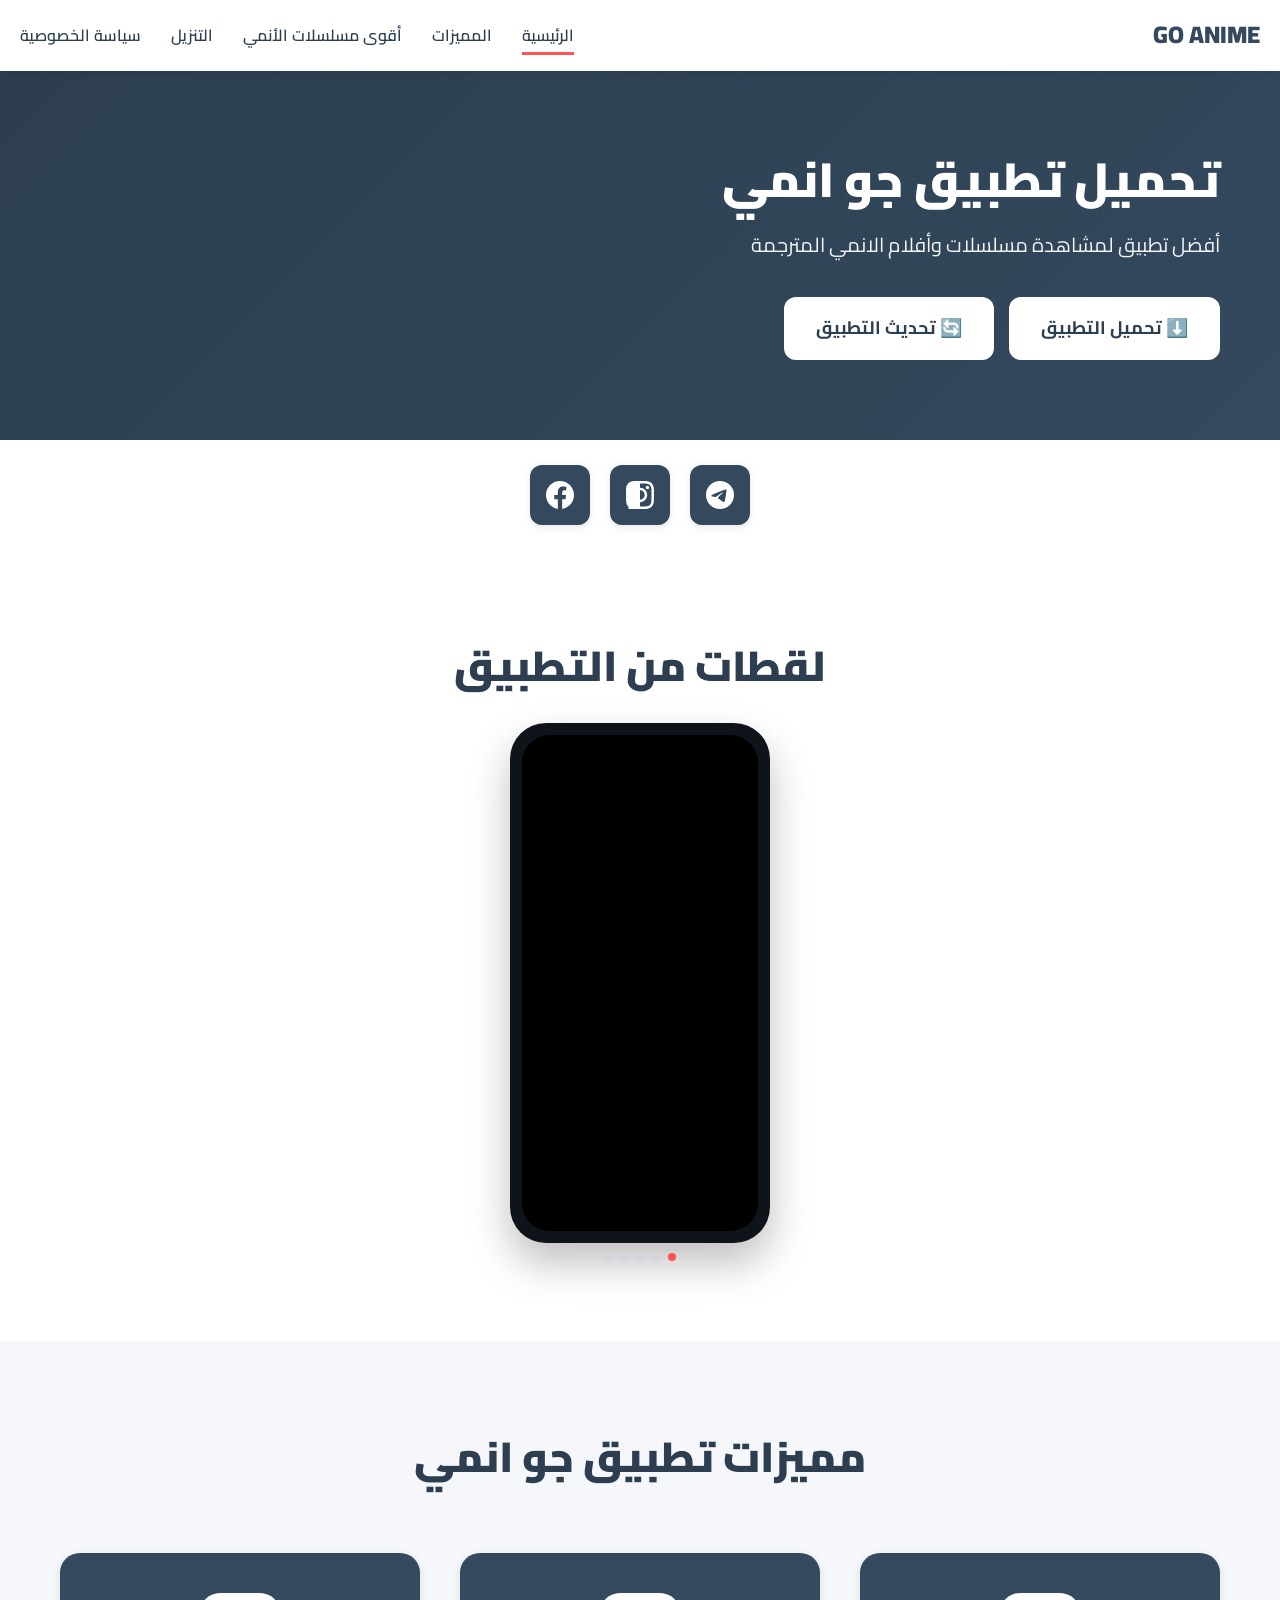
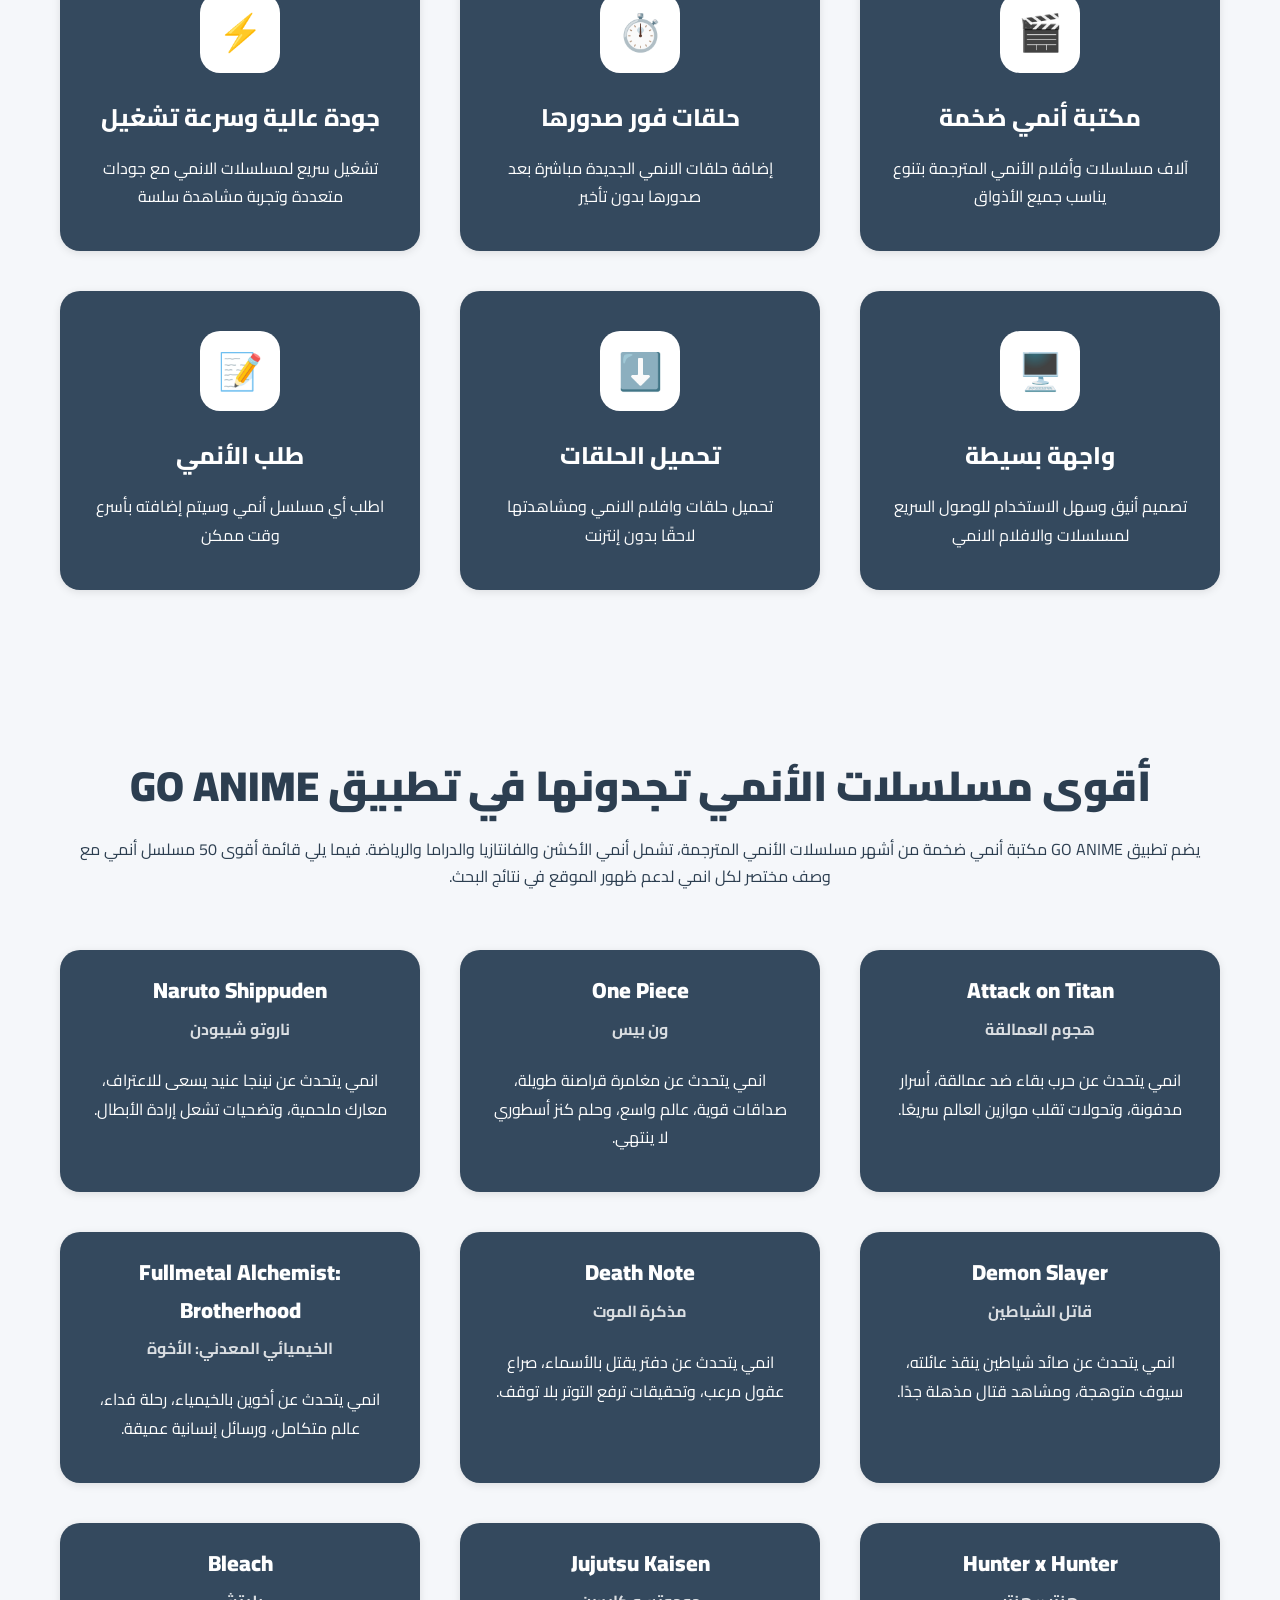
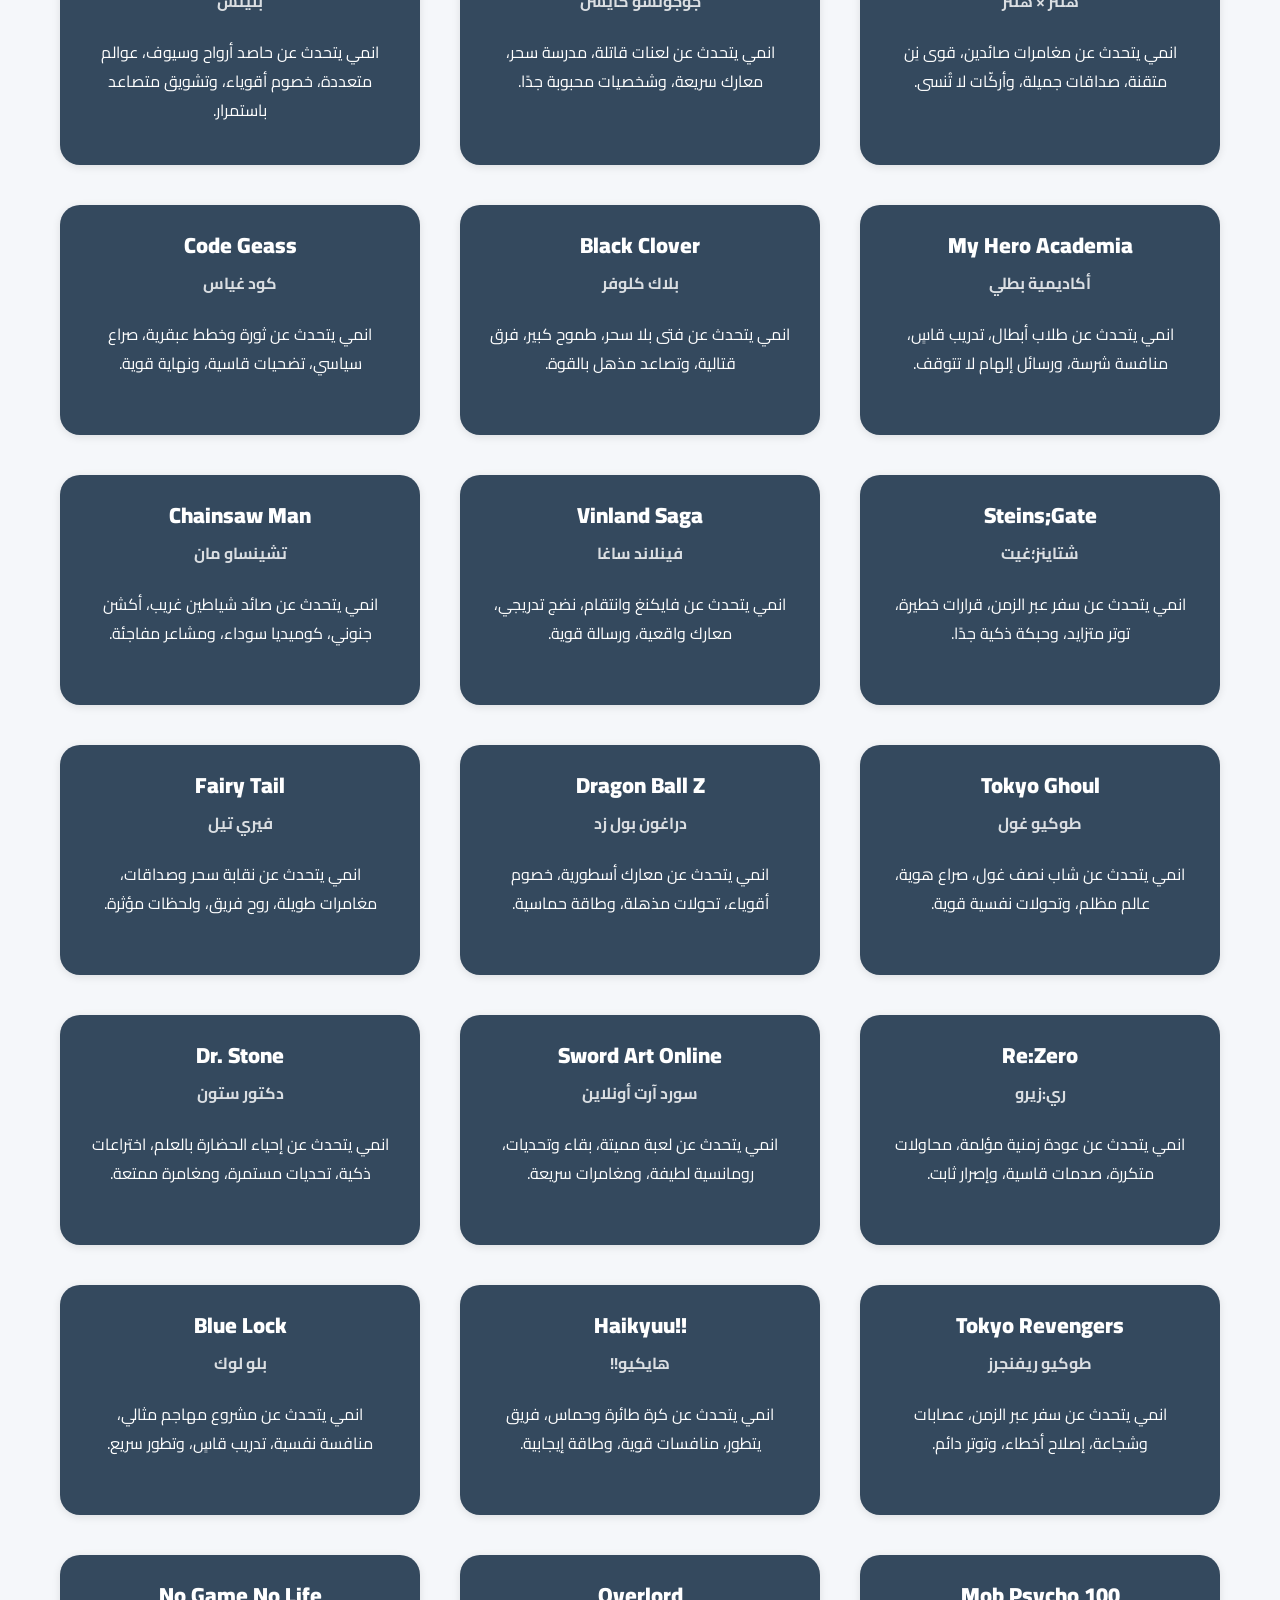
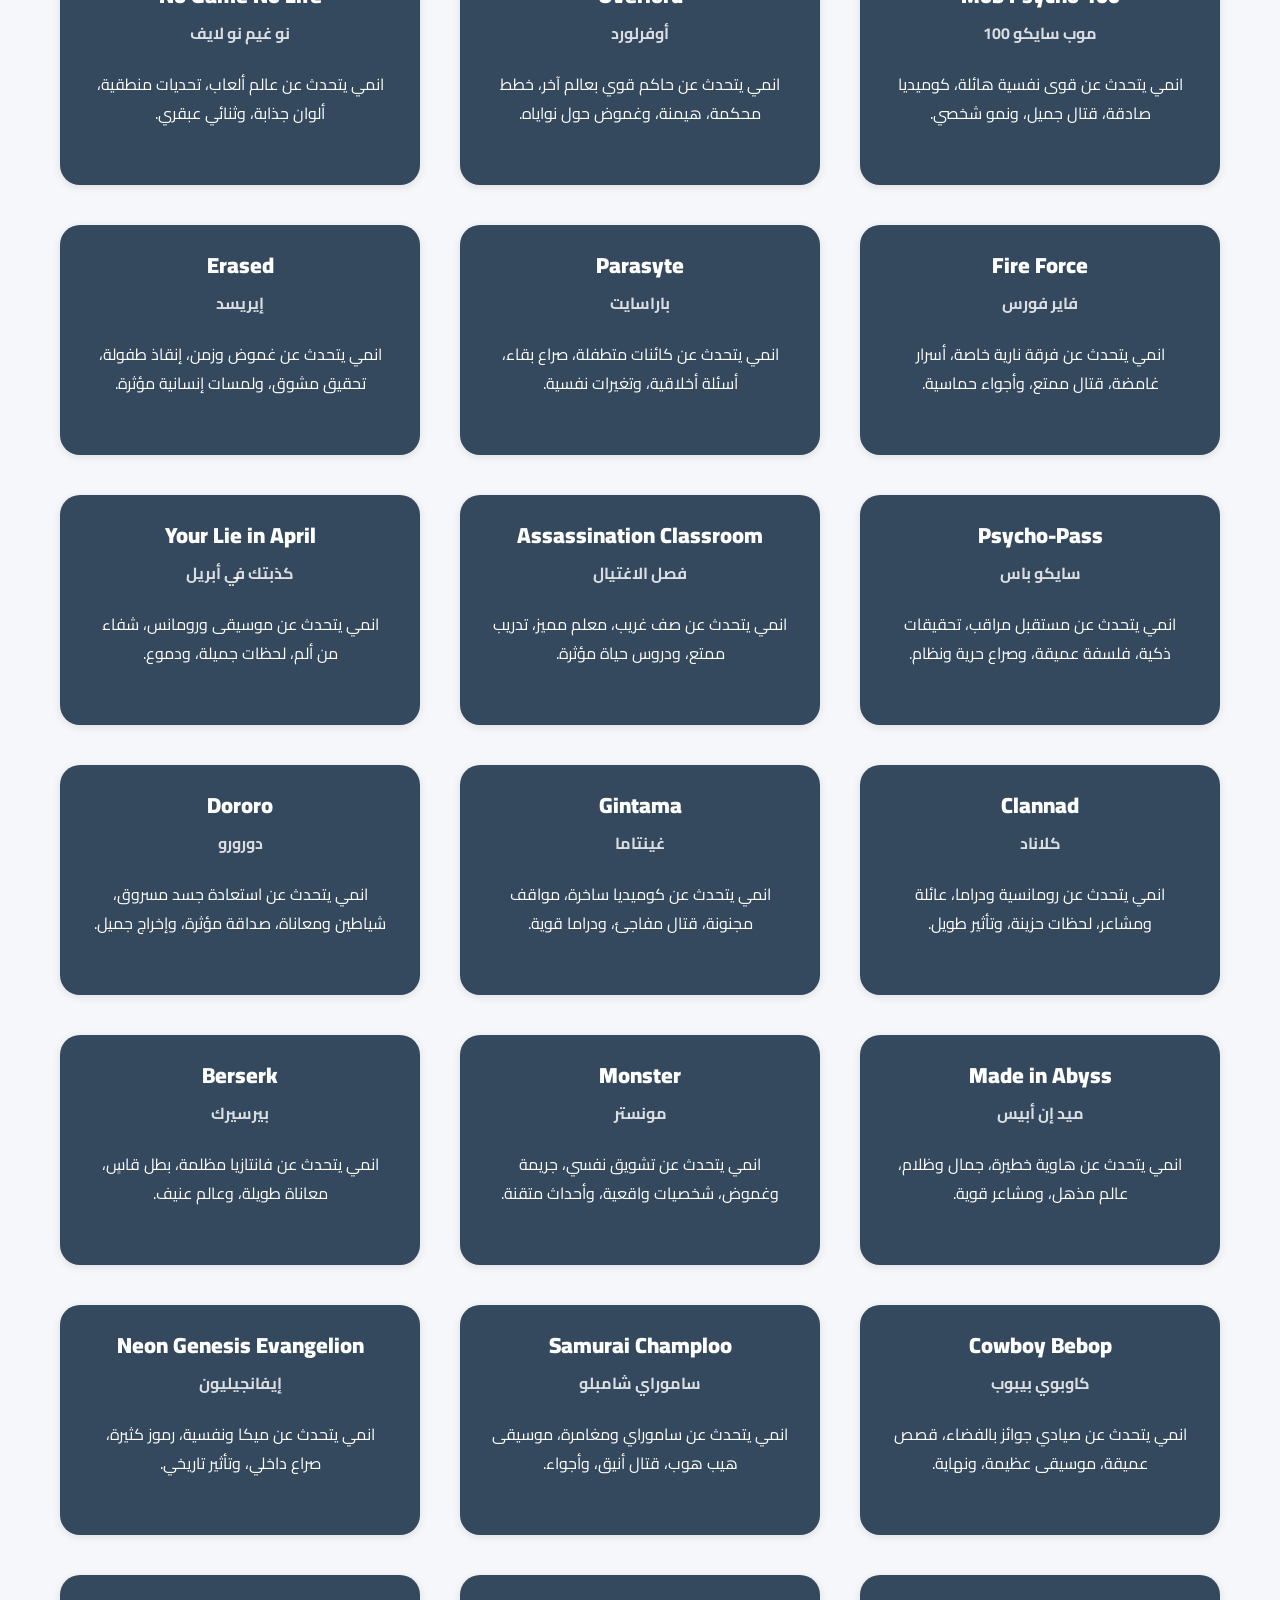
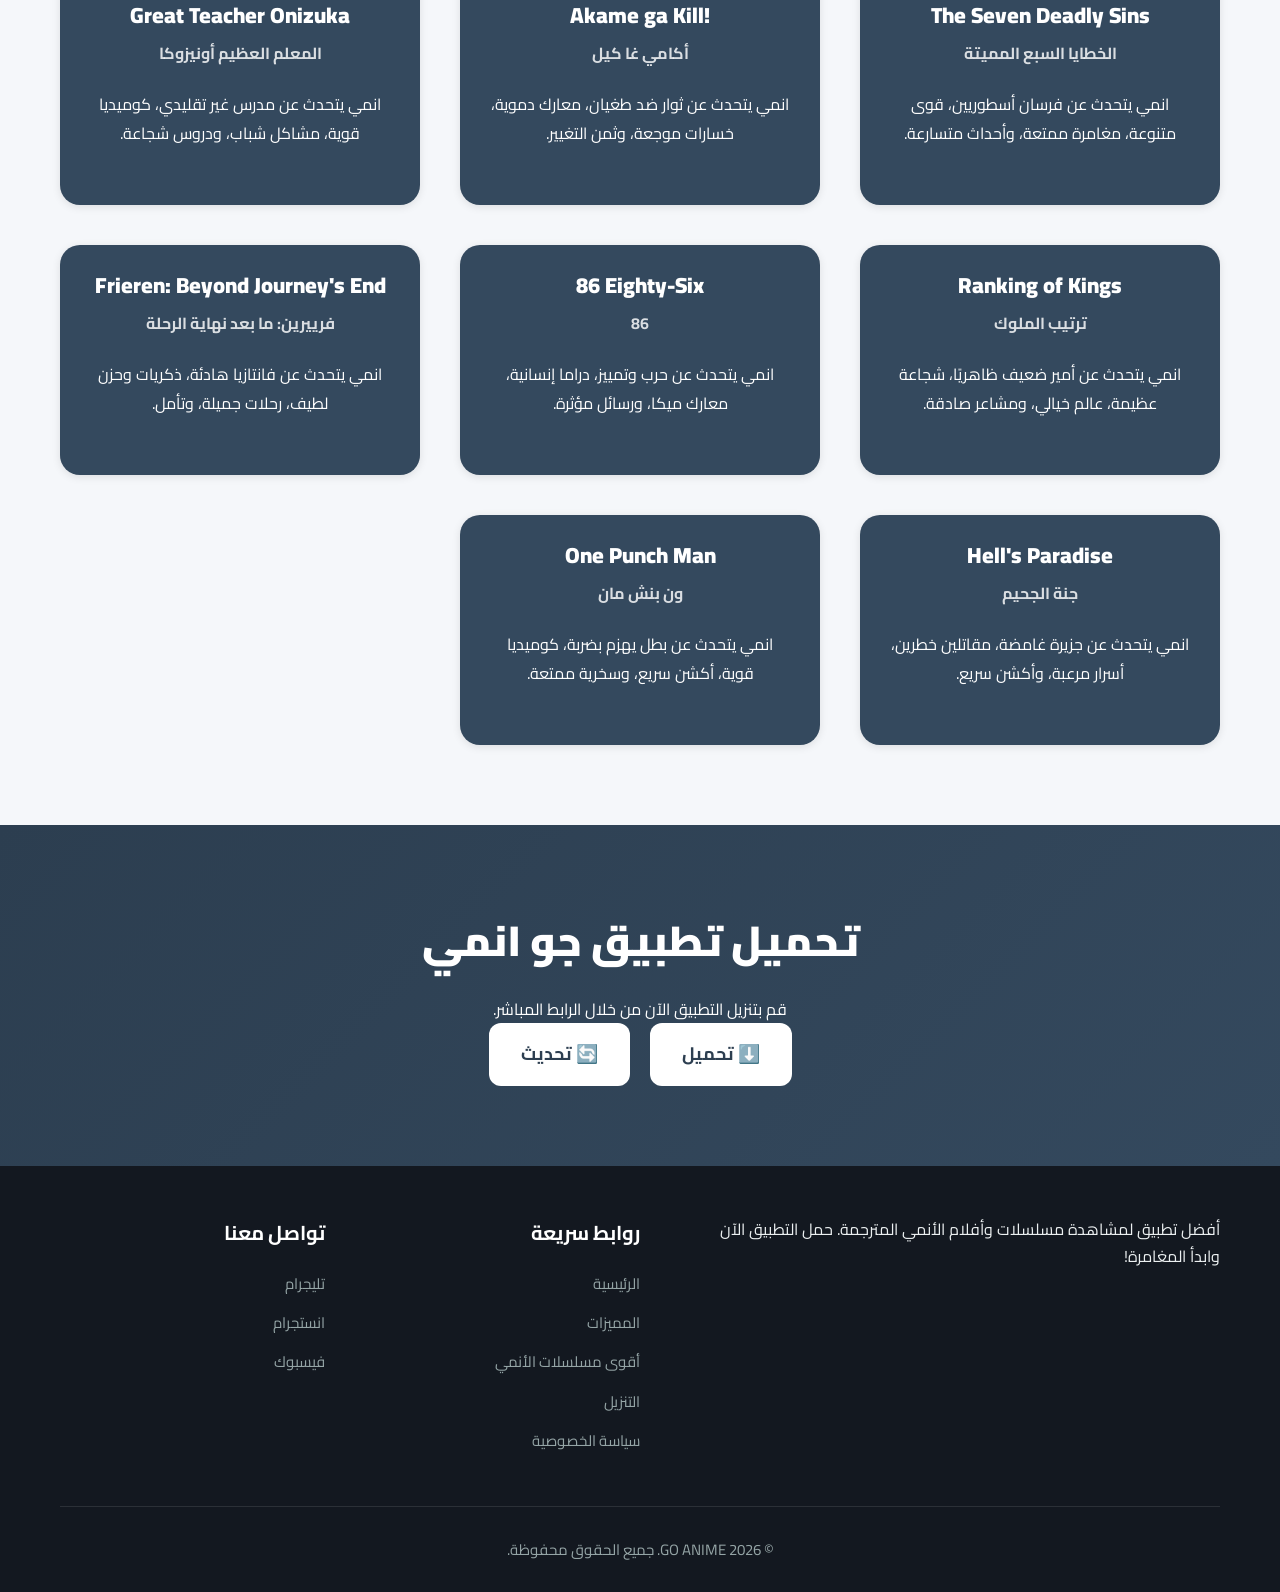
==== commit 68109067: "Update index.html" ====
--- a/index.html
+++ b/index.html
@@ -1,8 +1,15 @@
 <!DOCTYPE html>
 <html lang="ar" dir="rtl">
 <head>
+<link rel="preload" as="image" href="images/screen-home.jpg" fetchpriority="high">
 <meta charset="UTF-8">
 <meta name="viewport" content="width=device-width, initial-scale=1.0">
+
+
+<link rel="preconnect" href="https://www.googletagmanager.com">
+<link rel="dns-prefetch" href="//www.googletagmanager.com">
+<link rel="preconnect" href="https://www.google-analytics.com">
+<link rel="dns-prefetch" href="//www.google-analytics.com">
 
 <!-- Google tag (gtag.js) -->
 <script async src="https://www.googletagmanager.com/gtag/js?id=G-4V0BHXEE35"></script>
@@ -16,18 +23,17 @@
 <!-- Primary Meta Tags -->
 <title>GO ANIME - تحميل تطبيق جو انمي | أفضل تطبيق لمشاهدة الأنمي المترجم</title>
 <meta name="title" content="GO ANIME - تحميل تطبيق جو انمي | أفضل تطبيق لمشاهدة الأنمي المترجم">
-<meta name="description" content="حمّل تطبيق GO ANIME لمشاهدة الأنمي المترجم بجودة عالية وتجربة سلسة على أندرويد. مكتبة ضخمة، بحث متقدم، تحديثات مستمرة وروابط تحميل مباشرة.">
+<meta name="description" content="حمّل تطبيق جو انمي GO ANIME مجاناً - أفضل تطبيق لمشاهدة مسلسلات وأفلام الأنمي المترجمة بجودة عالية. آلاف الحلقات والأفلام بدون إعلانات مزعجة!">
 <meta name="keywords" content="أنمي, جو انمي, GO ANIME, تطبيق أنمي, تحميل انمي, مشاهدة انمي, انمي مترجم, مسلسلات أنمي, أفلام أنمي, anime app, تطبيق مشاهدة الانمي">
 <meta name="author" content="GO ANIME">
 <meta name="robots" content="index, follow">
-<meta name="theme-color" content="#2C3E50">
 <link rel="canonical" href="https://www.go-anime-app.com/">
 
 <!-- Open Graph / Facebook -->
 <meta property="og:type" content="website">
 <meta property="og:url" content="https://www.go-anime-app.com/">
 <meta property="og:title" content="GO ANIME - تحميل تطبيق جو انمي | أفضل تطبيق لمشاهدة الأنمي المترجم">
-<meta property="og:description" content="حمّل تطبيق GO ANIME لمشاهدة الأنمي المترجم بجودة عالية وتجربة سلسة على أندرويد. مكتبة ضخمة، بحث متقدم، تحديثات مستمرة وروابط تحميل مباشرة.">
+<meta property="og:description" content="حمّل تطبيق جو انمي GO ANIME مجاناً - أفضل تطبيق لمشاهدة مسلسلات وأفلام الأنمي المترجمة بجودة عالية">
 <meta property="og:image" content="https://www.go-anime-app.com/images/og-image.jpg">
 <meta property="og:locale" content="ar_AR">
 <meta property="og:site_name" content="GO ANIME">
@@ -323,127 +329,9 @@
   overflow:hidden;
 }
 /* ===== End Top Anime Section ===== */
-/* ===== FAQ Section ===== */
-.faq-section{
-  padding:80px 0;
-  background:var(--light-bg);
-}
-.faq-wrap{
-  max-width:900px;
-  margin:0 auto;
-}
-.faq-item{
-  background:#fff;
-  border-radius:16px;
-  box-shadow:var(--shadow-sm);
-  margin-bottom:14px;
-  overflow:hidden;
-}
-.faq-item summary{
-  list-style:none;
-  cursor:pointer;
-  padding:18px 18px;
-  font-weight:800;
-  color:var(--text-dark);
-  position:relative;
-}
-.faq-item summary::-webkit-details-marker{ display:none; }
-.faq-item summary:after{
-  content:"+";
-  position:absolute;
-  left:16px;
-  top:50%;
-  transform:translateY(-50%);
-  font-size:22px;
-  font-weight:900;
-  color:var(--accent-color);
-}
-.faq-item[open] summary:after{ content:"–"; }
-.faq-item .faq-content{
-  padding:0 18px 18px;
-  color:#445566;
-  font-weight:600;
-}
-/* ===== End FAQ Section ===== */
 </style>
-
-<script type="application/ld+json">
-{
-  "@context": "https://schema.org",
-  "@type": "WebSite",
-  "name": "GO ANIME",
-  "url": "https://www.go-anime-app.com/"
-}
-</script>
-<script type="application/ld+json">
-{
-  "@context": "https://schema.org",
-  "@type": "FAQPage",
-  "mainEntity": [
-    {
-      "@type": "Question",
-      "name": "هل تطبيق GO ANIME مجاني؟",
-      "acceptedAnswer": {
-        "@type": "Answer",
-        "text": "نعم، التطبيق مجاني للتنزيل والاستخدام، وقد تتوفر ميزات اختيارية حسب الإصدار."
-      }
-    },
-    {
-      "@type": "Question",
-      "name": "هل التطبيق يحتاج تسجيل حساب؟",
-      "acceptedAnswer": {
-        "@type": "Answer",
-        "text": "لا يشترط التسجيل لمشاهدة المحتوى في أغلب الحالات."
-      }
-    },
-    {
-      "@type": "Question",
-      "name": "على أي أجهزة يعمل التطبيق؟",
-      "acceptedAnswer": {
-        "@type": "Answer",
-        "text": "التطبيق مخصص لأجهزة Android."
-      }
-    },
-    {
-      "@type": "Question",
-      "name": "كيف أثبّت ملف APK بأمان؟",
-      "acceptedAnswer": {
-        "@type": "Answer",
-        "text": "حمّل ملف APK من زر التحميل في هذه الصفحة فقط، ثم اتبع خطوات التثبيت على جهازك."
-      }
-    },
-    {
-      "@type": "Question",
-      "name": "كيف أحدث التطبيق؟",
-      "acceptedAnswer": {
-        "@type": "Answer",
-        "text": "قم بتحميل أحدث APK من صفحة التحميل ثم تثبيته لتحديث النسخة الحالية."
-      }
-    },
-    {
-      "@type": "Question",
-      "name": "هل المحتوى مترجم؟",
-      "acceptedAnswer": {
-        "@type": "Answer",
-        "text": "نعم، يوفر التطبيق محتوى مترجم حسب المتاح."
-      }
-    }
-  ]
-}
-</script>
-
-<meta name="twitter:card" content="summary_large_image">
-<meta name="twitter:title" content="GO ANIME - تحميل تطبيق جو انمي | أفضل تطبيق لمشاهدة الأنمي المترجم">
-<meta name="twitter:description" content="حمّل تطبيق GO ANIME لمشاهدة الأنمي المترجم بجودة عالية وتجربة سلسة على أندرويد. مكتبة ضخمة، بحث متقدم، تحديثات مستمرة وروابط تحميل مباشرة.">
 </head>
 <body>
-<nav class="seo-links" style="display:none">
-<a href="#download">تحميل التطبيق</a>
-<a href="#faq">الأسئلة الشائعة</a>
-<a href="#top-anime">أفضل 50 أنمي</a>
-<a href="/privacy-policy.html">سياسة الخصوصية</a>
-</nav>
-
 
 <!-- Navbar -->
 <nav class="navbar">
@@ -454,7 +342,6 @@
       <li><a href="#features">المميزات</a></li>
       <li><a href="#top-anime">أقوى مسلسلات الأنمي</a></li>
       <li><a href="#download">التنزيل</a></li>
-      <li><a href="#faq">الأسئلة الشائعة</a></li>
       <!-- GOLDEN SOLUTION: link to standalone page -->
       <li><a href="/privacy-policy.html">سياسة الخصوصية</a></li>
     </ul>
@@ -516,7 +403,7 @@
           <div class="phone" aria-label="عرض لقطات التطبيق داخل إطار هاتف">
             <div class="phone-screen">
               <!-- Performance: lazy + async decode (no visual change) -->
-              <img id="phoneShot" loading="lazy" decoding="async" src="images/screen-home.jpg" alt="لقطة التطبيق داخل إطار هاتف">
+              <img id="phoneShot" loading="eager" decoding="async" src="images/screen-home.jpg" alt="لقطة التطبيق داخل إطار هاتف" fetchpriority="high">
             </div>
           </div>
 
@@ -552,7 +439,7 @@
       <h2>أقوى مسلسلات الأنمي تجدونها في تطبيق GO ANIME</h2>
       <p>
         يضم تطبيق GO ANIME مكتبة أنمي ضخمة من أشهر مسلسلات الأنمي المترجمة، تشمل أنمي الأكشن والفانتازيا والدراما والرياضة.
-        فيما يلي قائمة أقوى 50 مسلسل أنمي مع وصف مختصر لكل انمي يمكنكم مشاهدتهم على تطبيق go anime
+        فيما يلي قائمة أقوى 50 مسلسل أنمي مع وصف مختصر لكل انمي لدعم ظهور الموقع في نتائج البحث.
       </p>
     </div>
 
@@ -776,59 +663,6 @@
 </section>
 
 <!-- Footer -->
-<section class="faq-section" id="faq">
-  <div class="container">
-    <div class="section-title">
-      <h2>الأسئلة الشائعة</h2>
-      <p>إجابات سريعة لأكثر الأسئلة تكرارًا حول تطبيق GO ANIME.</p>
-    </div>
-
-    <div class="faq-wrap" role="list">
-      <details class="faq-item" role="listitem">
-        <summary>هل تطبيق GO ANIME مجاني؟</summary>
-        <div class="faq-content">
-          نعم، التطبيق مجاني للتنزيل والاستخدام، وقد تتوفر ميزات اختيارية حسب الإصدار.
-        </div>
-      </details>
-
-      <details class="faq-item" role="listitem">
-        <summary>هل التطبيق يحتاج تسجيل حساب؟</summary>
-        <div class="faq-content">
-          لا يشترط التسجيل لمشاهدة المحتوى في أغلب الحالات، ويمكن إضافة مزايا لاحقًا مثل المفضلة أو المتابعة.
-        </div>
-      </details>
-
-      <details class="faq-item" role="listitem">
-        <summary>على أي أجهزة يعمل التطبيق؟</summary>
-        <div class="faq-content">
-          التطبيق مخصص لأجهزة Android. إذا واجهت مشكلة بالتثبيت، تأكد من إصدار النظام ومساحة التخزين.
-        </div>
-      </details>
-
-      <details class="faq-item" role="listitem">
-        <summary>كيف أثبّت ملف APK بأمان؟</summary>
-        <div class="faq-content">
-          حمّل ملف APK من زر التحميل في هذه الصفحة فقط، ثم فعّل "التثبيت من مصادر غير معروفة" عند الحاجة، وبعدها افتح الملف واتبع الخطوات.
-        </div>
-      </details>
-
-      <details class="faq-item" role="listitem">
-        <summary>كيف أحدث التطبيق؟</summary>
-        <div class="faq-content">
-          عند توفر نسخة جديدة، قم بتحميل أحدث APK من صفحة التحميل ثم تثبيته (سيتم التحديث فوق النسخة الحالية عادةً).
-        </div>
-      </details>
-
-      <details class="faq-item" role="listitem">
-        <summary>هل المحتوى مترجم؟</summary>
-        <div class="faq-content">
-          نعم، يوفر التطبيق محتوى مترجم حسب المتاح، مع التركيز على جودة العرض وتجربة مشاهدة مريحة.
-        </div>
-      </details>
-    </div>
-  </div>
-</section>
-
 <footer>
   <div class="container">
     <div class="footer-content">
@@ -842,7 +676,6 @@
           <li><a href="#features">المميزات</a></li>
           <li><a href="#top-anime">أقوى مسلسلات الأنمي</a></li>
           <li><a href="#download">التنزيل</a></li>
-      <li><a href="#faq">الأسئلة الشائعة</a></li>
           <!-- GOLDEN SOLUTION: link to standalone page -->
           <li><a href="/privacy-policy.html">سياسة الخصوصية</a></li>
         </ul>
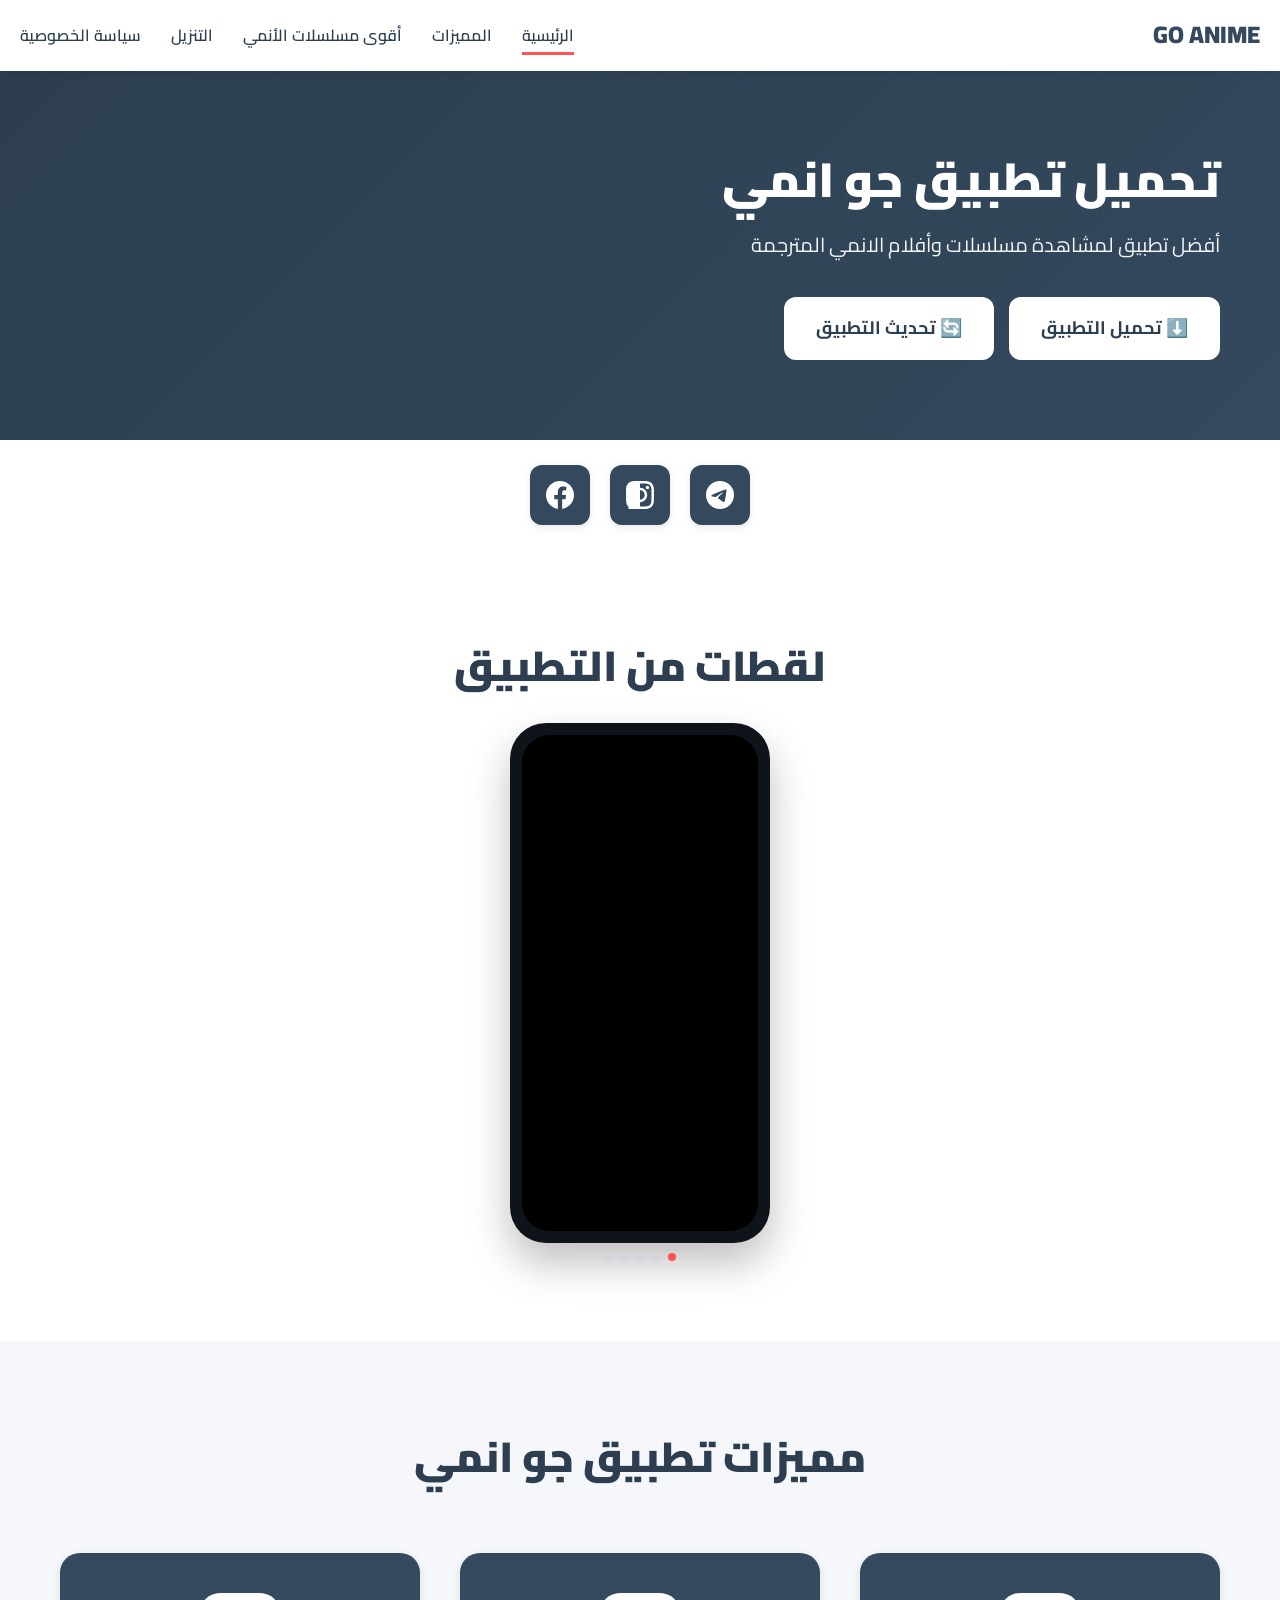
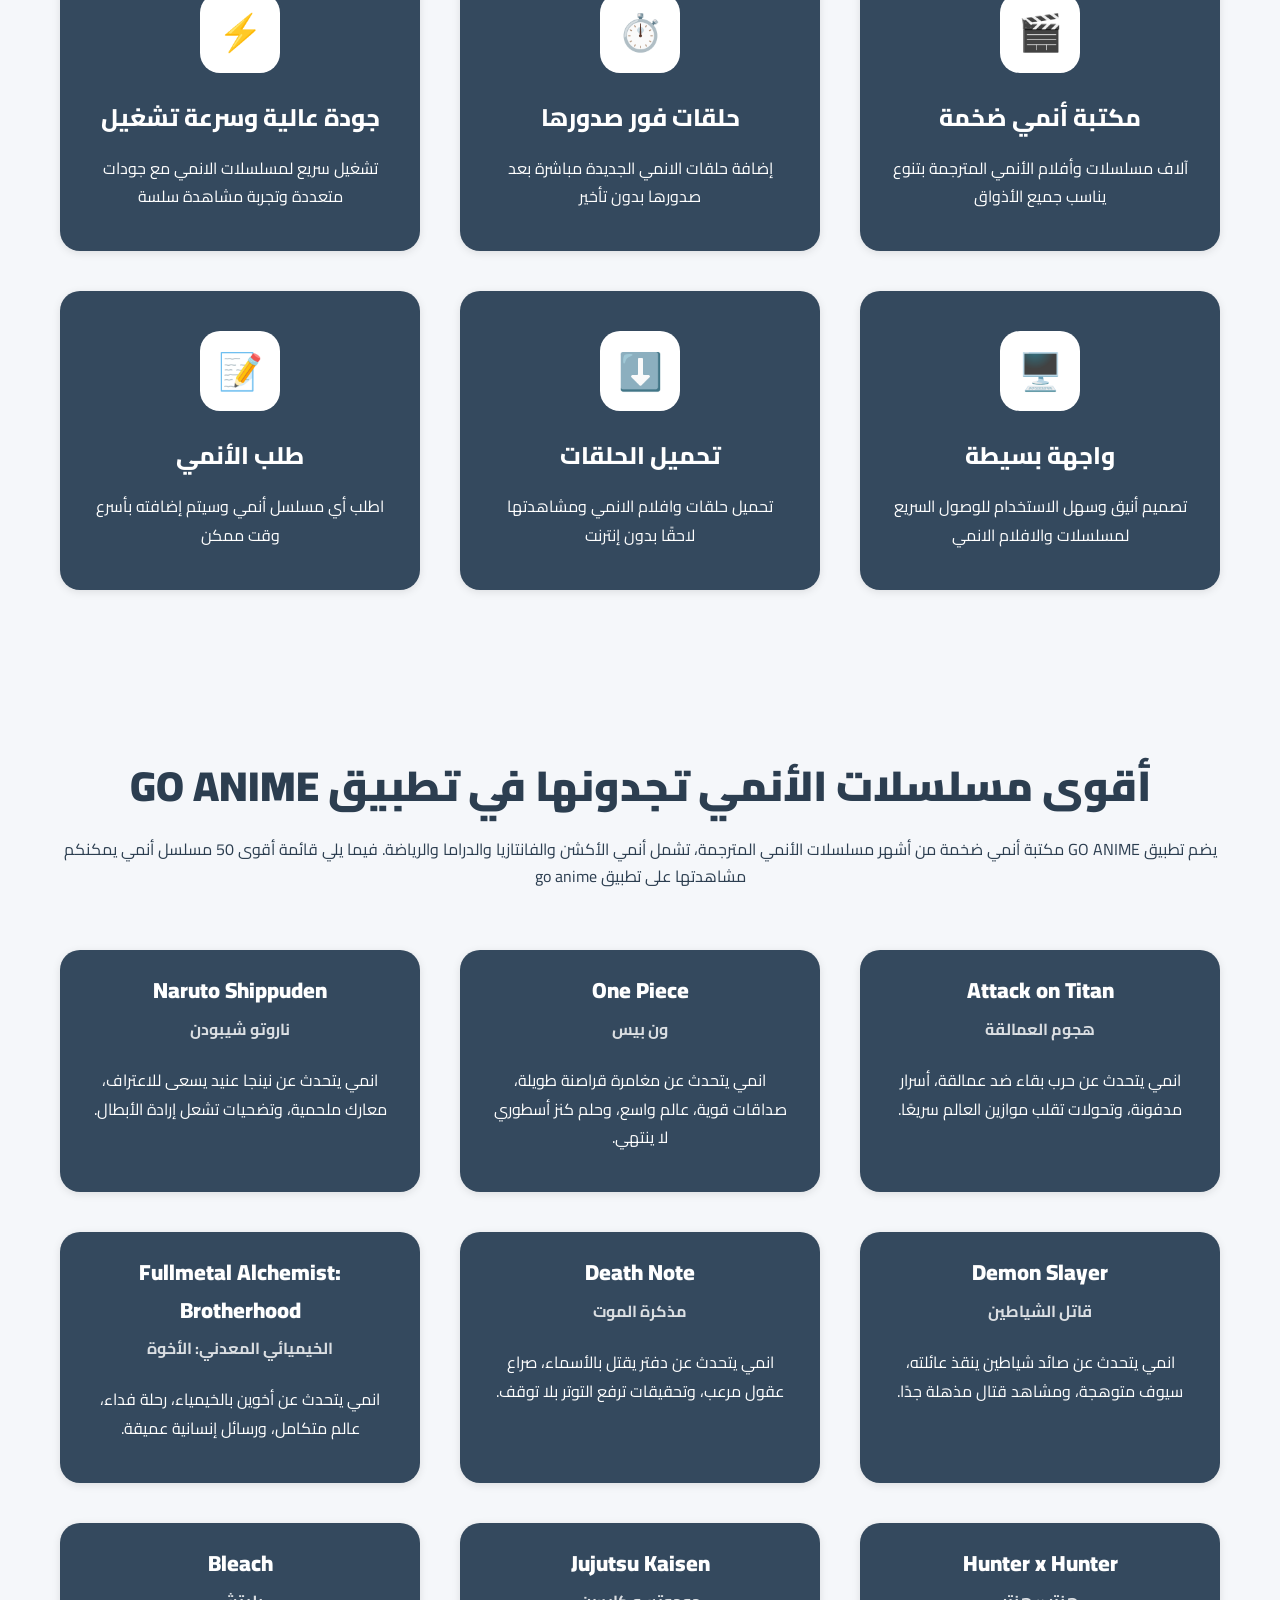
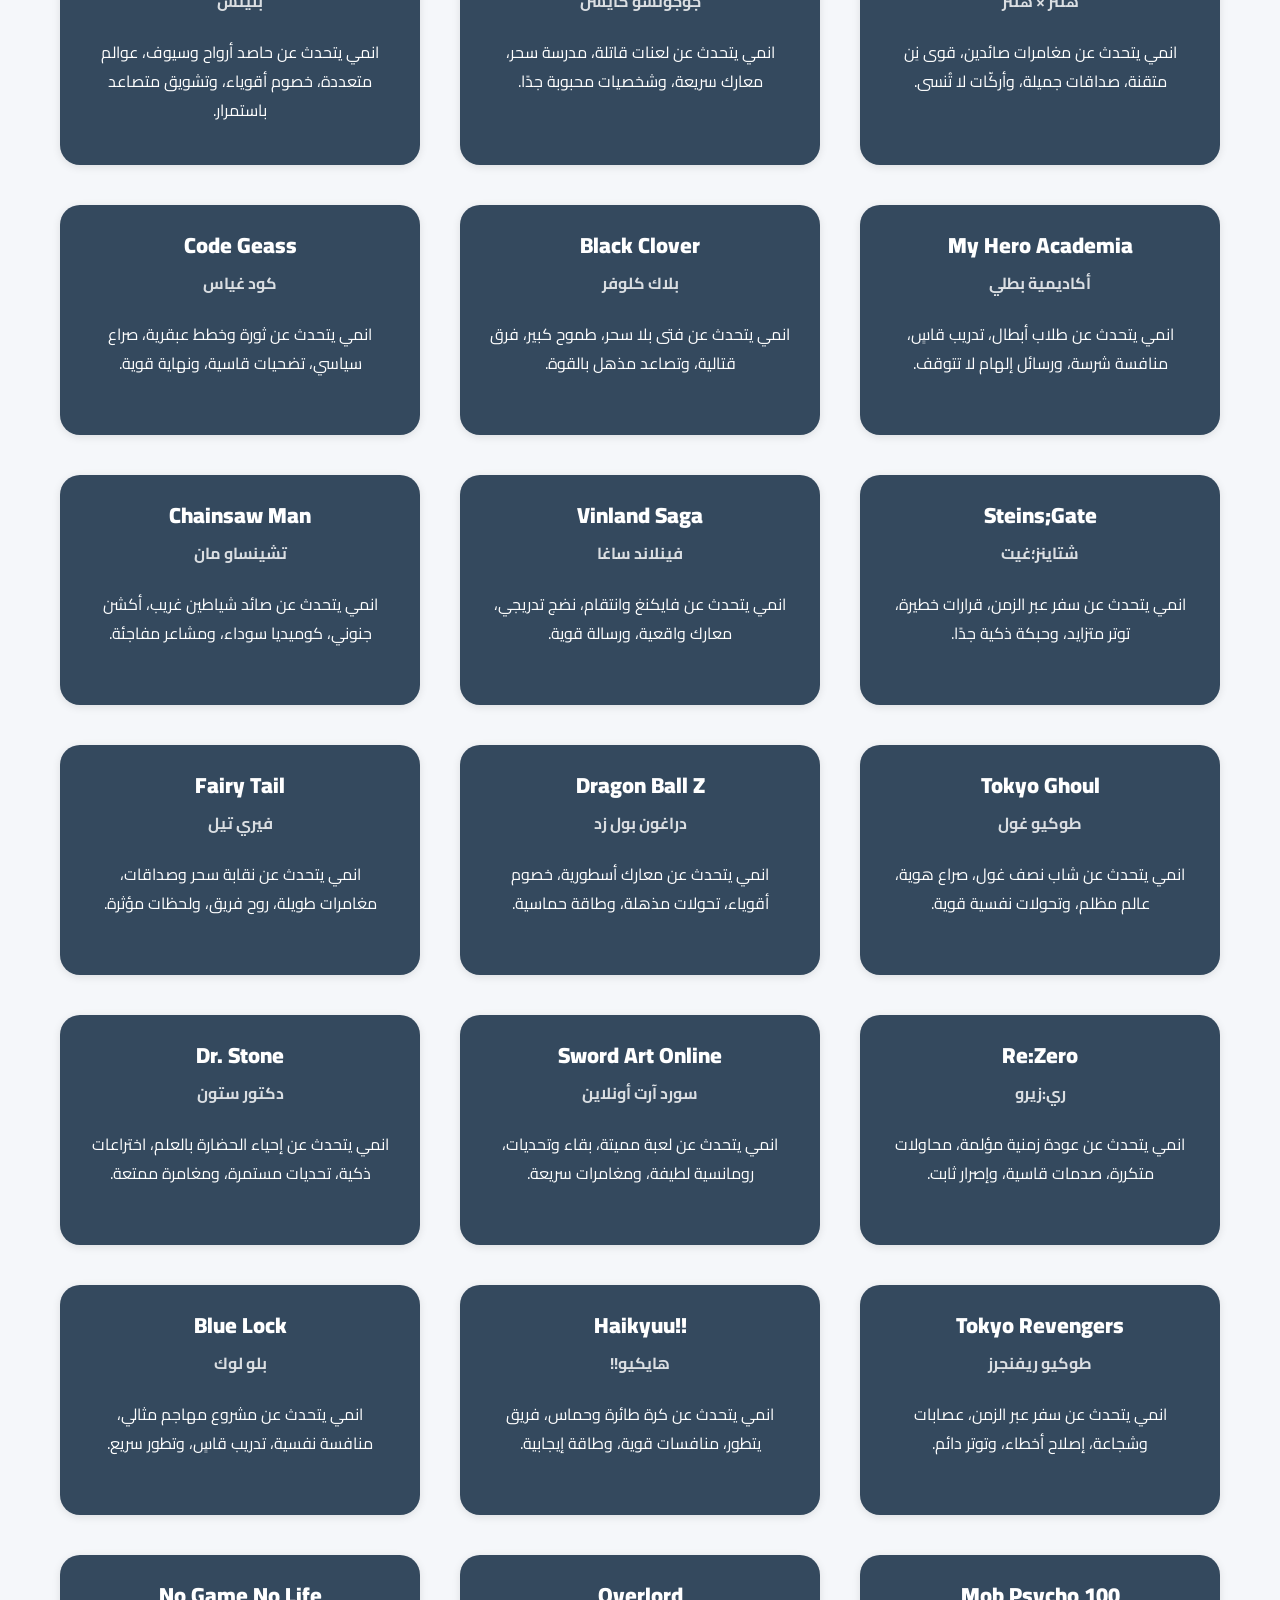
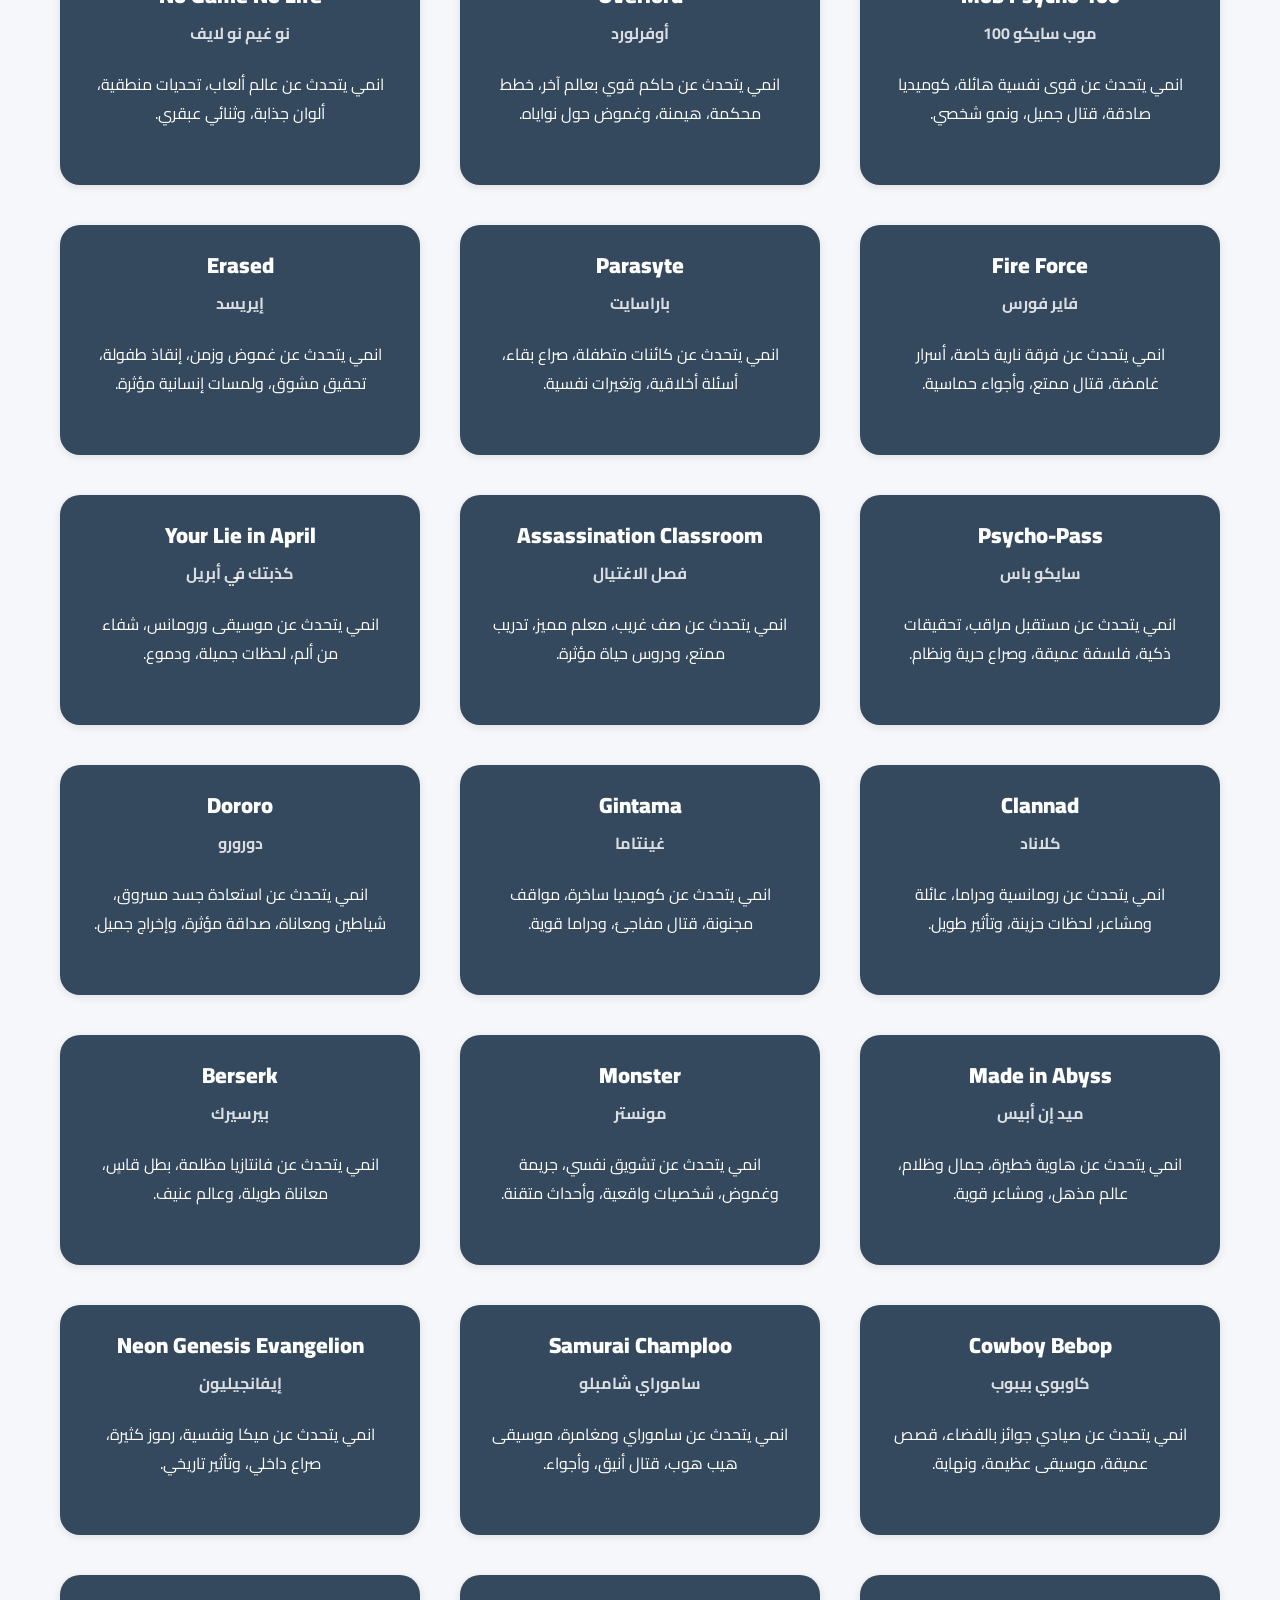
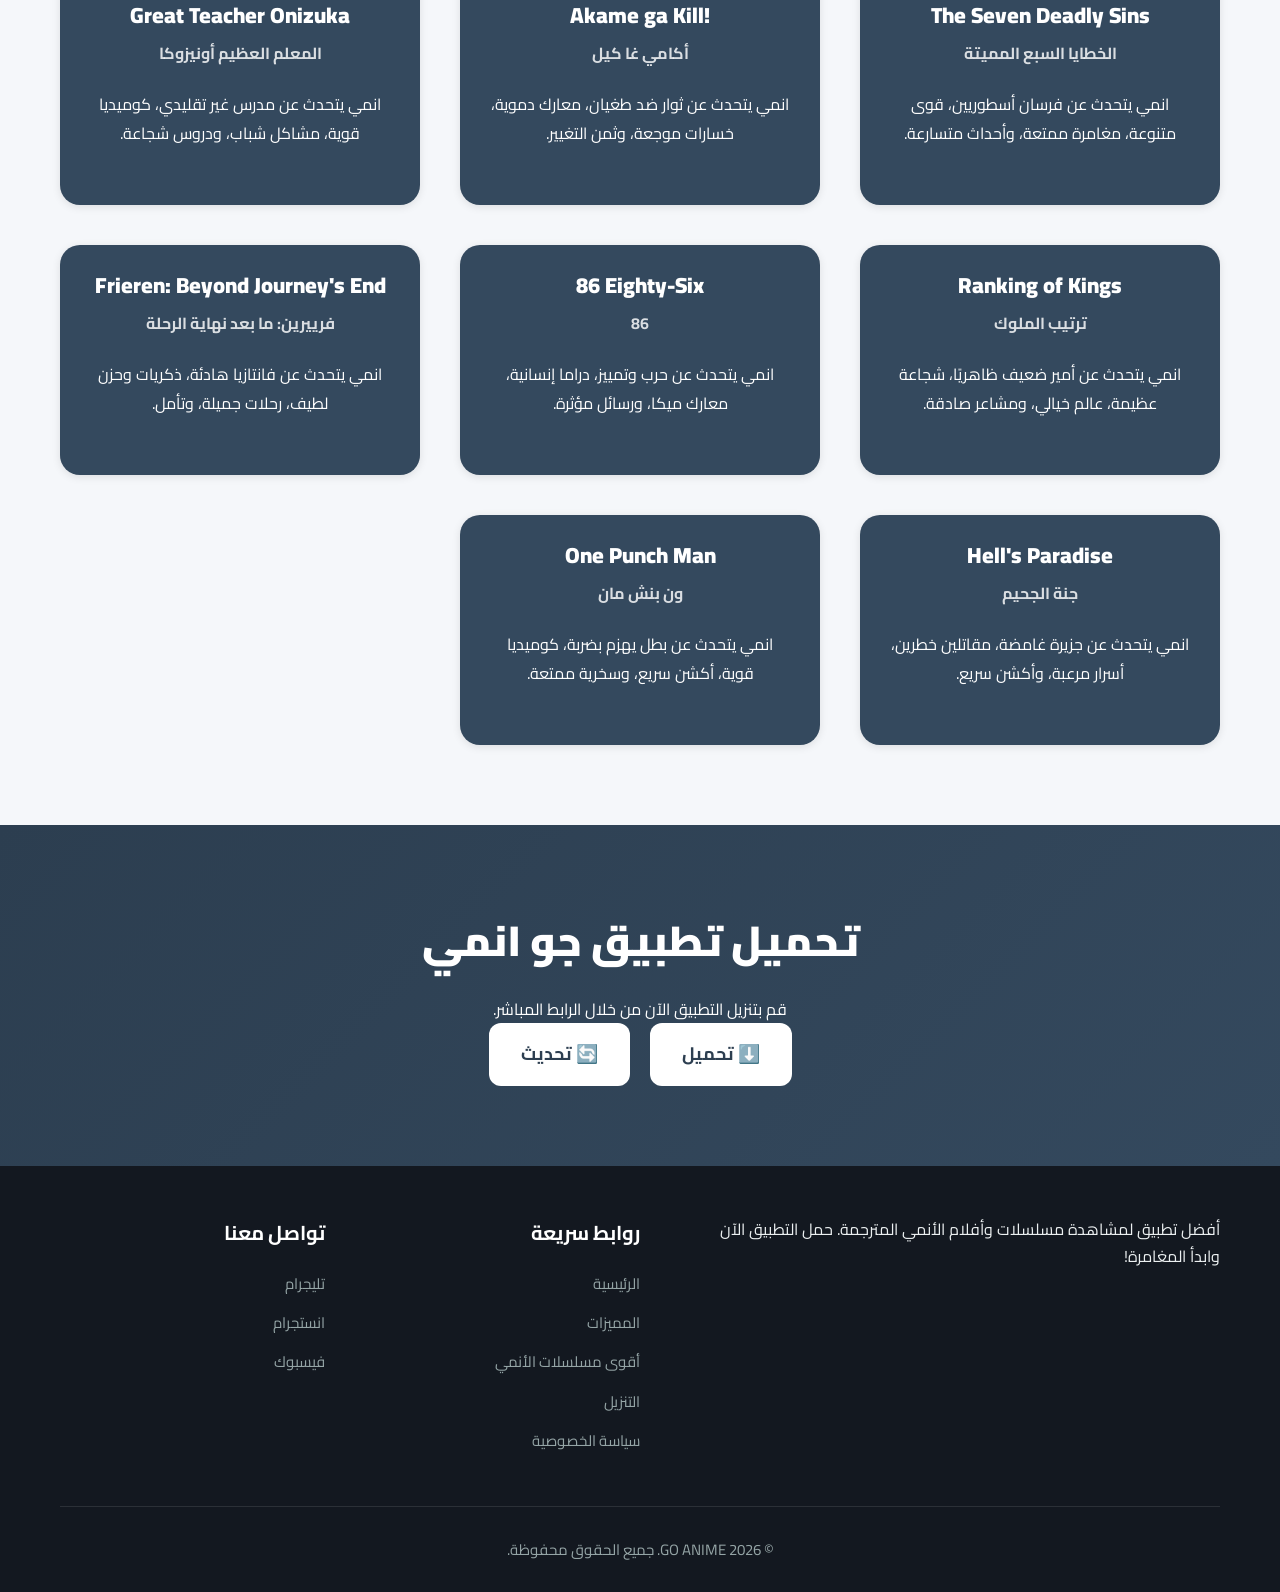
==== commit a0908cbd: "Update index.html" ====
--- a/index.html
+++ b/index.html
@@ -439,7 +439,7 @@
       <h2>أقوى مسلسلات الأنمي تجدونها في تطبيق GO ANIME</h2>
       <p>
         يضم تطبيق GO ANIME مكتبة أنمي ضخمة من أشهر مسلسلات الأنمي المترجمة، تشمل أنمي الأكشن والفانتازيا والدراما والرياضة.
-        فيما يلي قائمة أقوى 50 مسلسل أنمي مع وصف مختصر لكل انمي لدعم ظهور الموقع في نتائج البحث.
+        فيما يلي قائمة أقوى 50 مسلسل أنمي يمكنكم مشاهدتها على تطبيق go anime
       </p>
     </div>
 
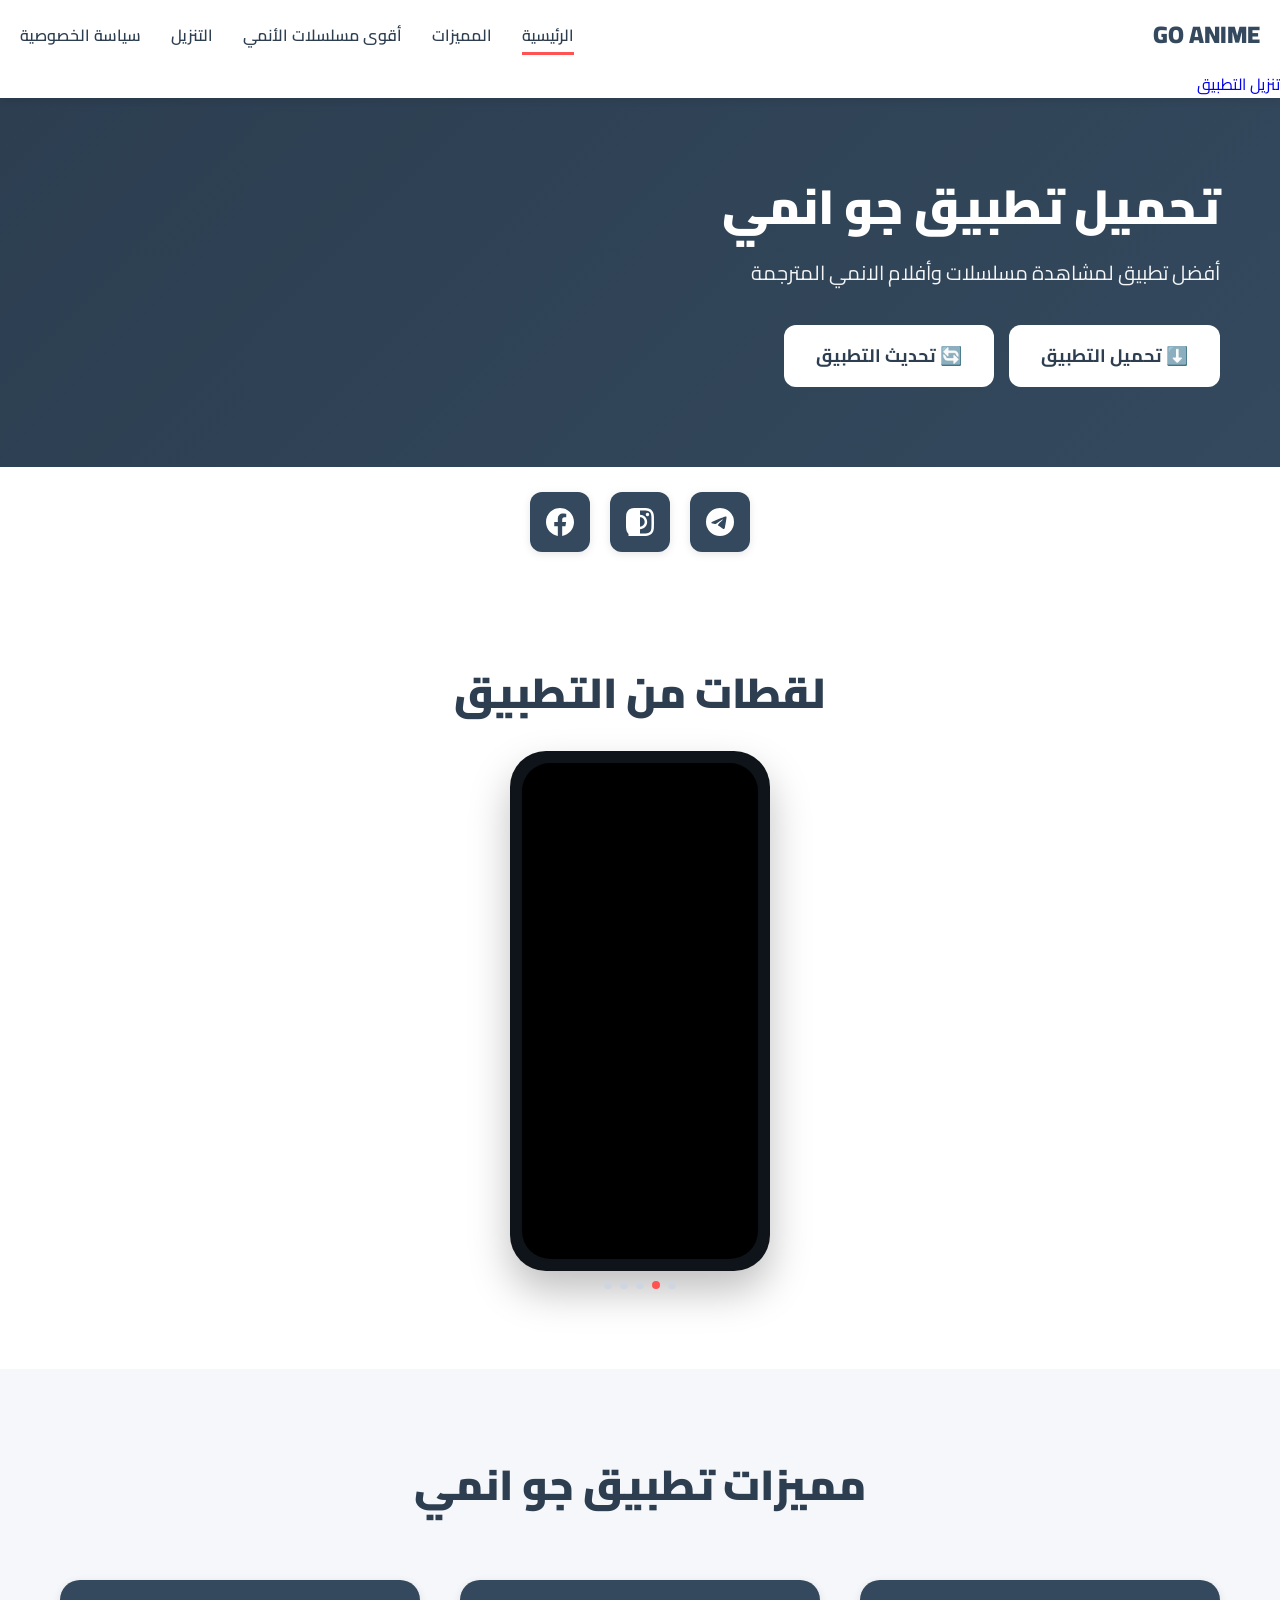
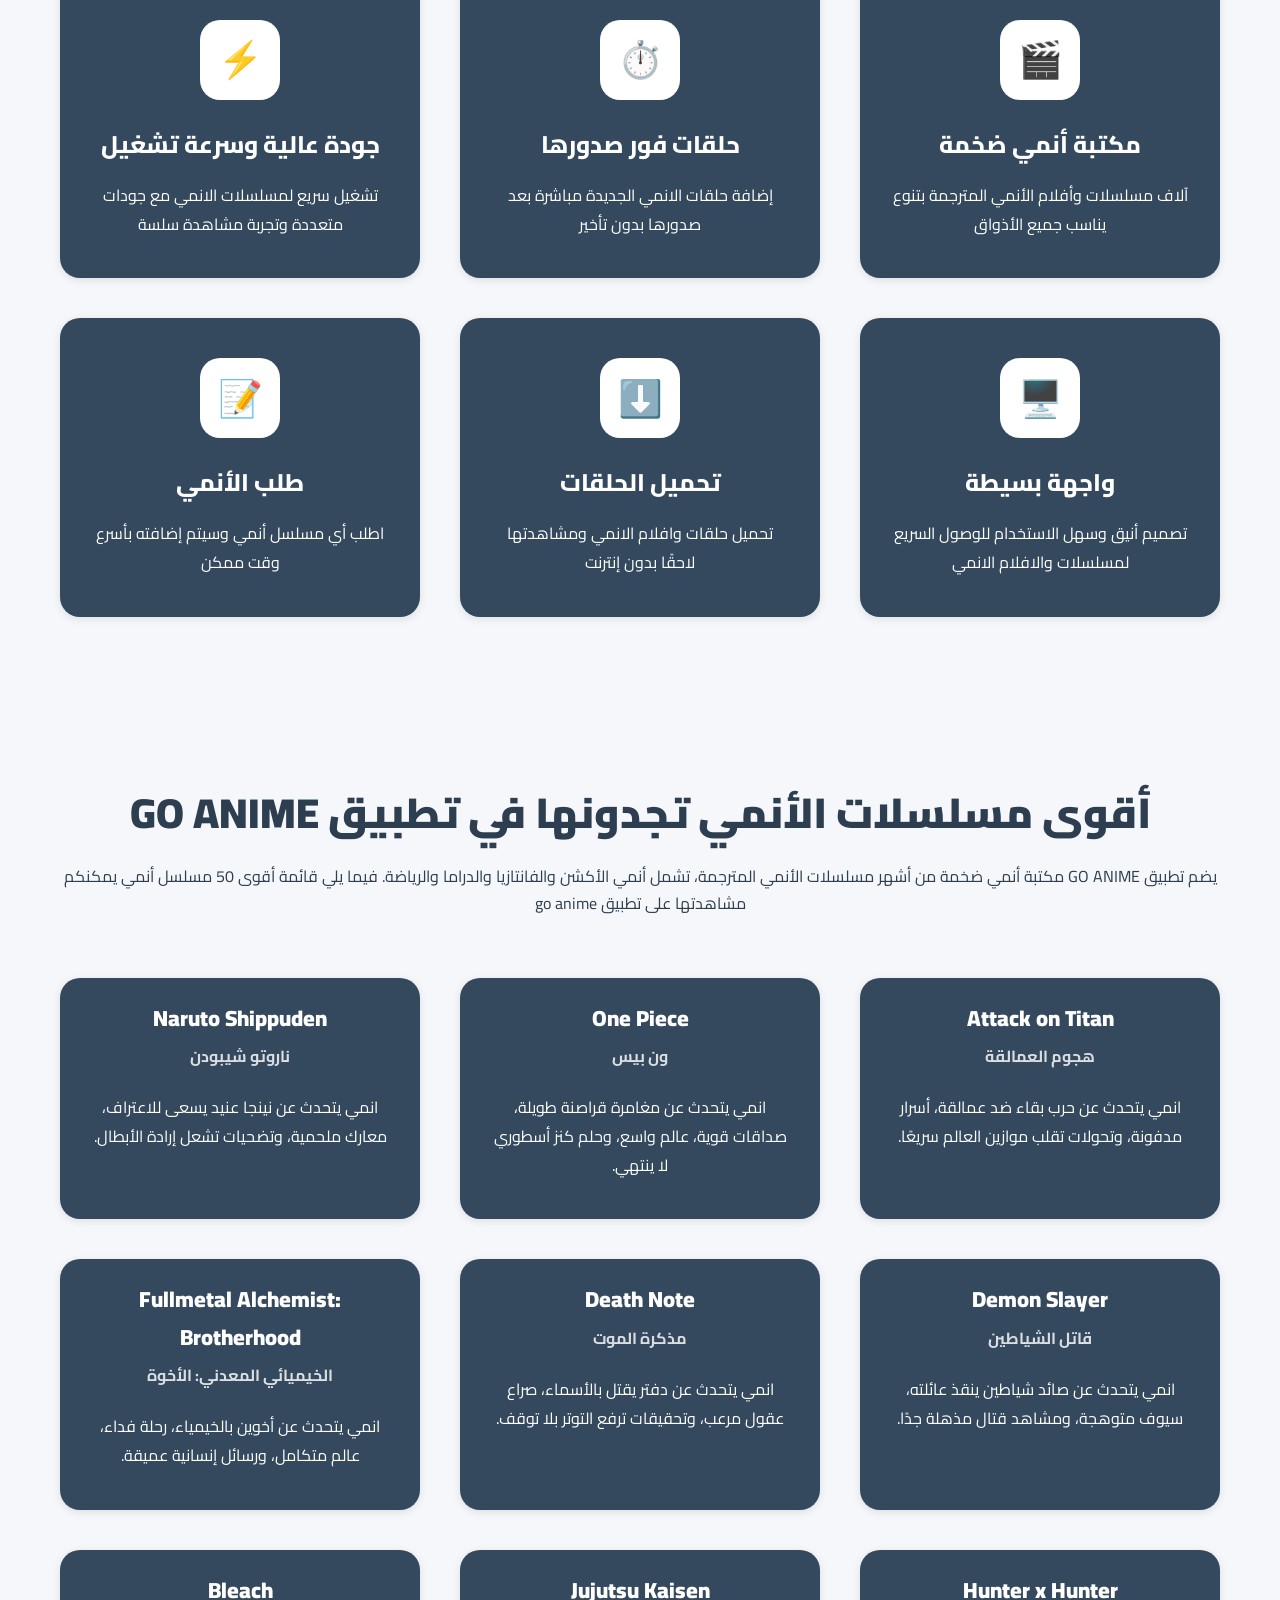
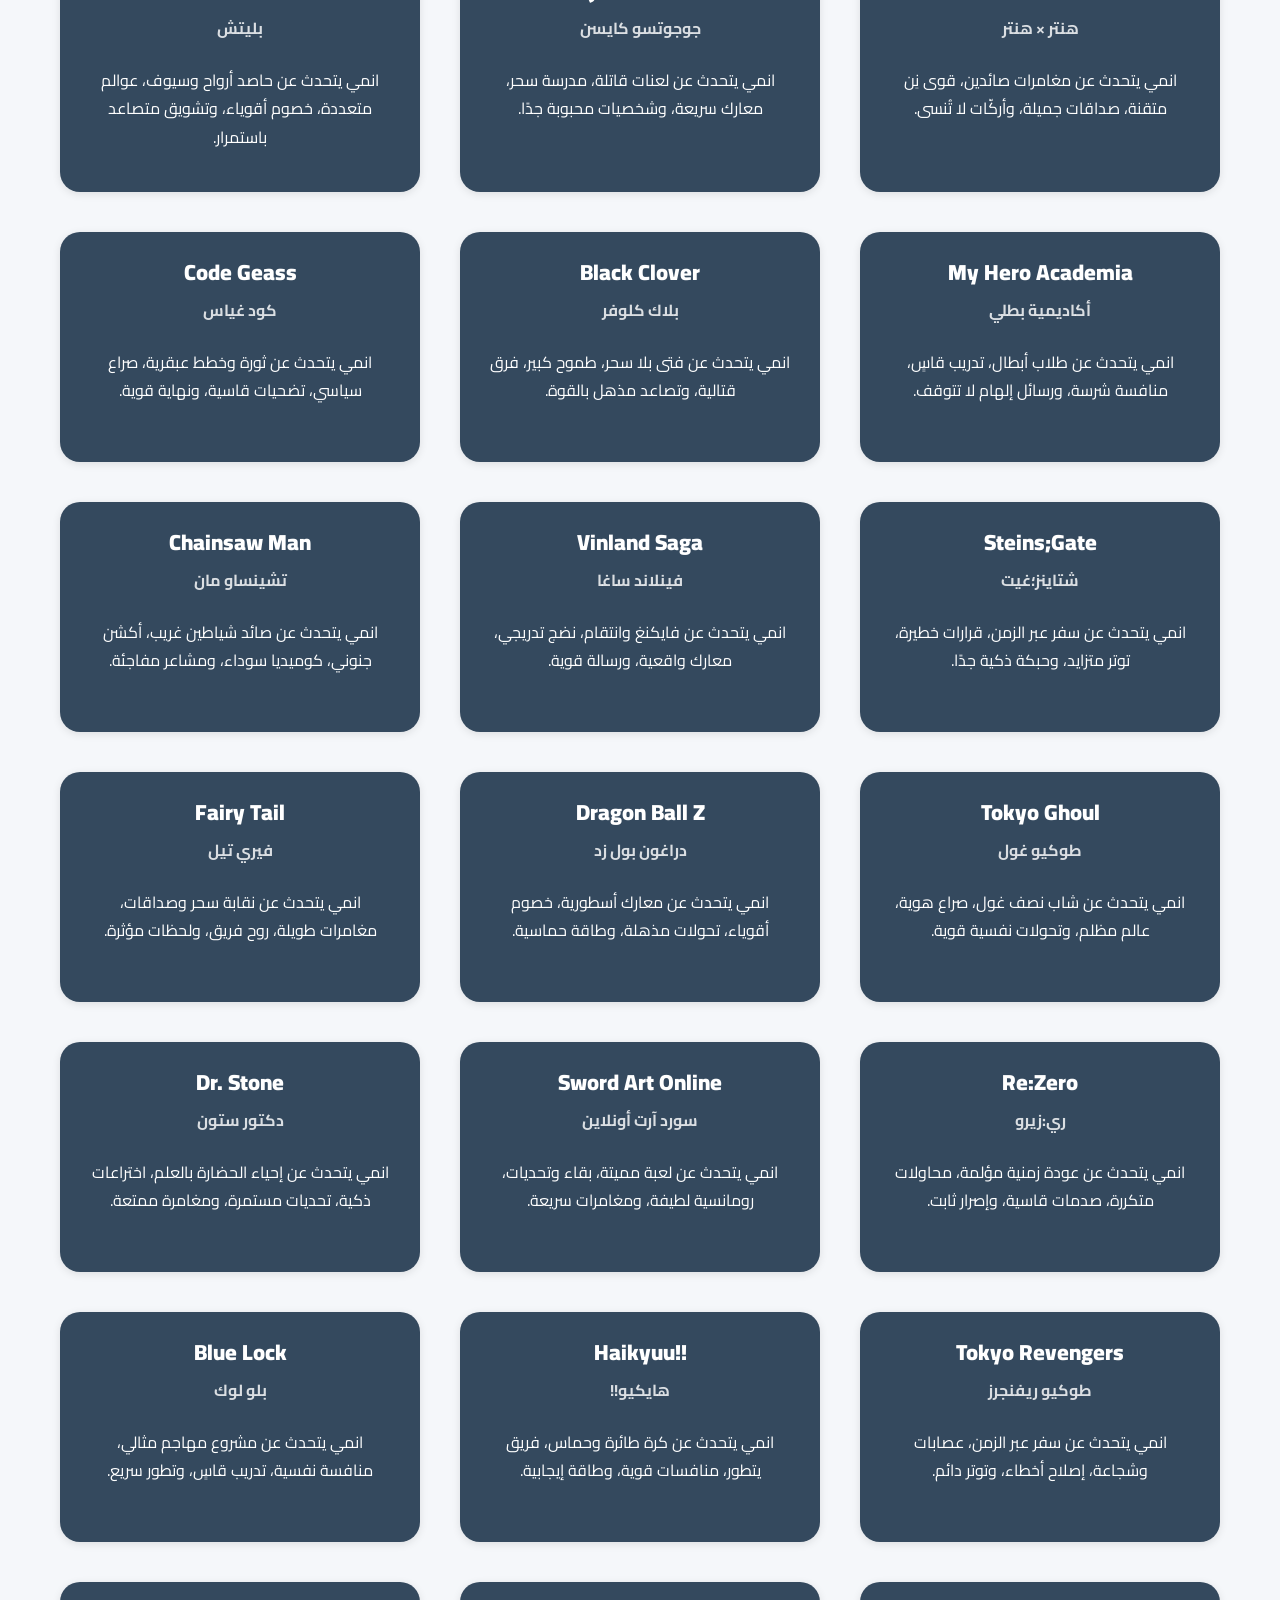
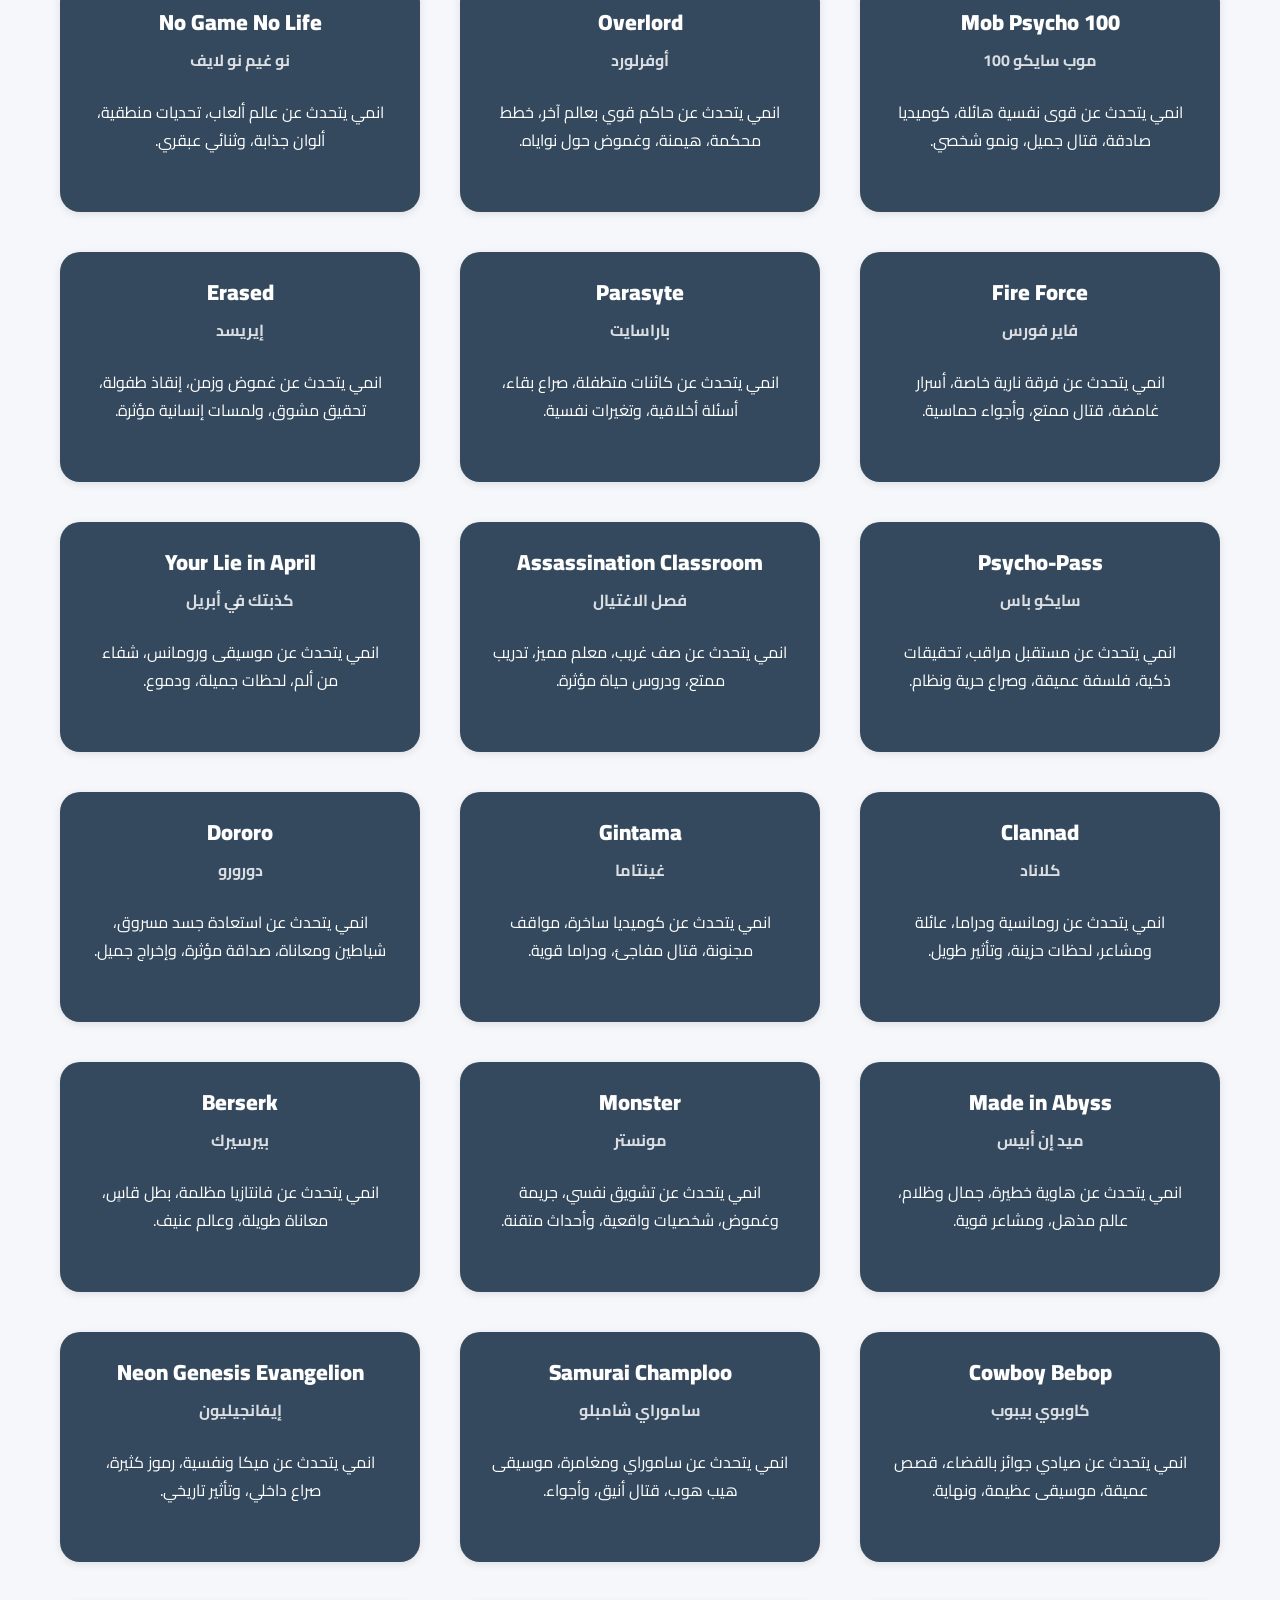
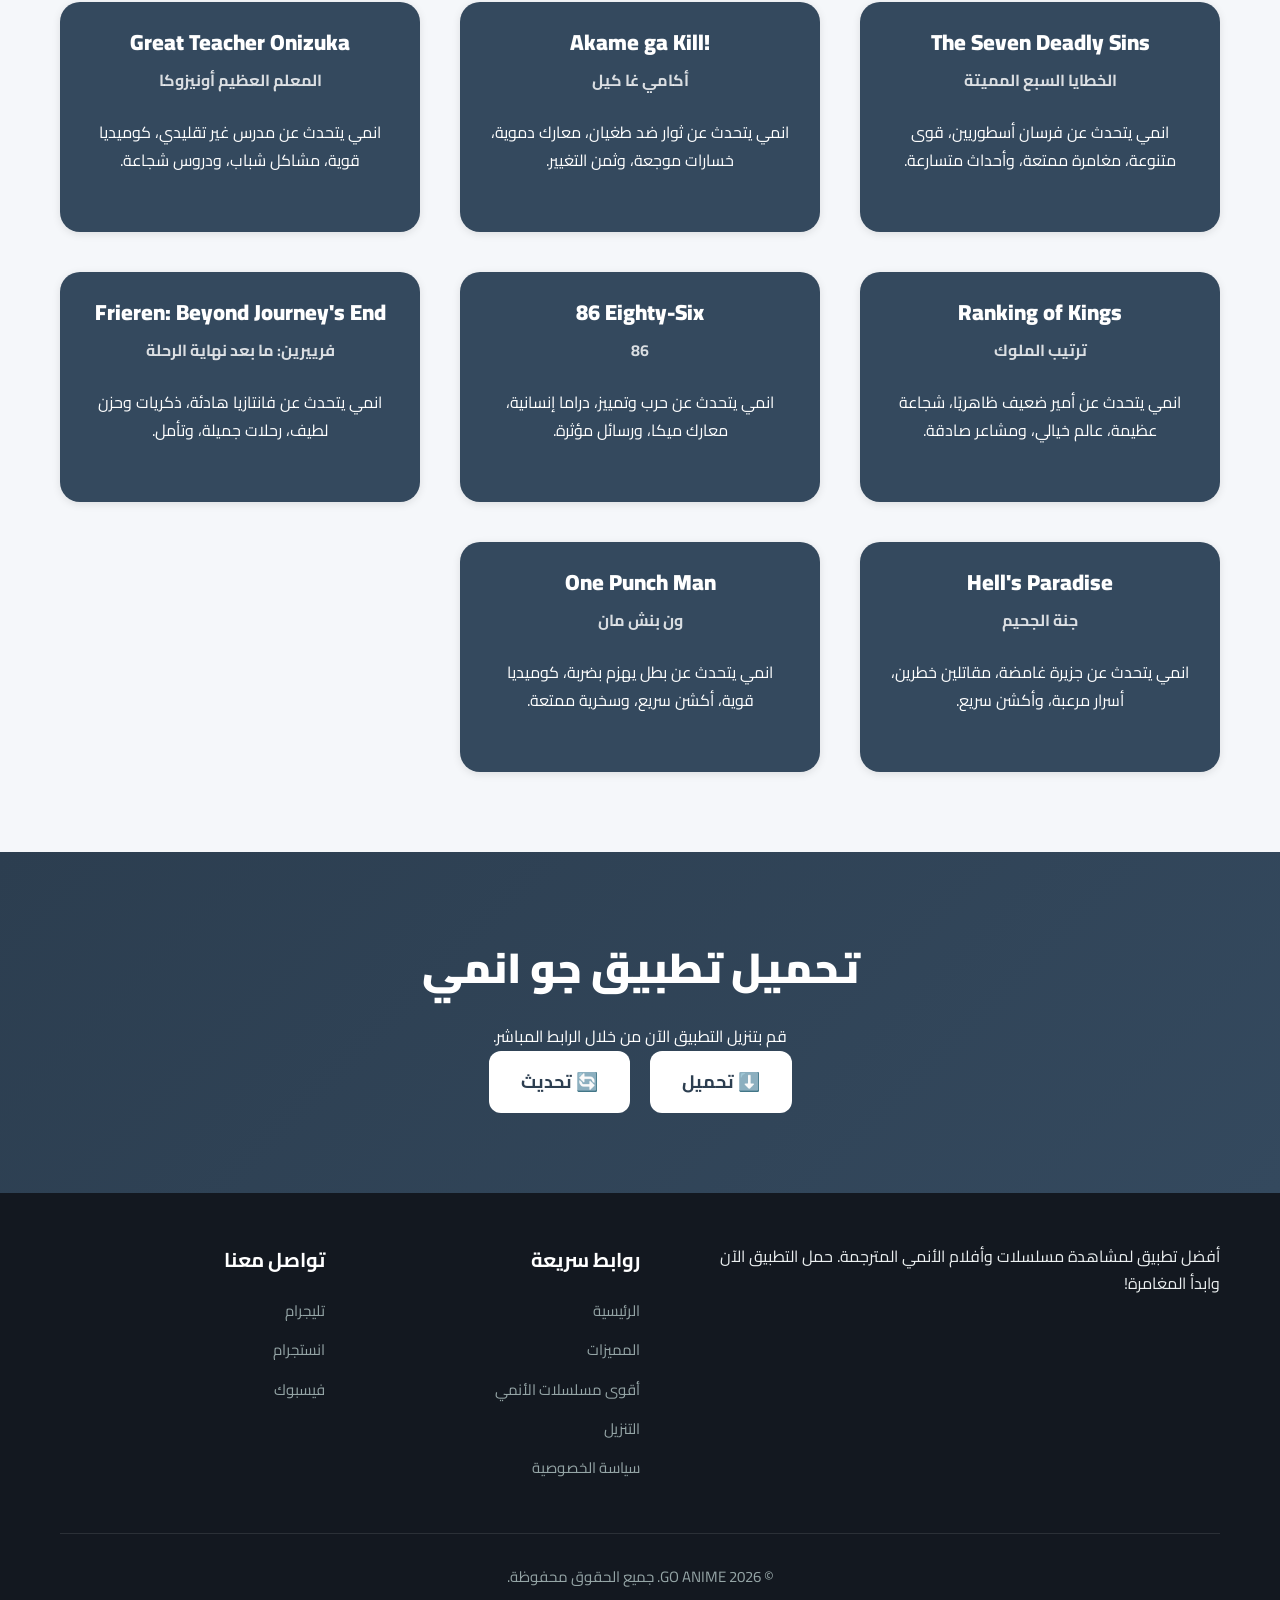
==== commit a67b0168: "Update index.html" ====
--- a/index.html
+++ b/index.html
@@ -26,7 +26,7 @@
 <meta name="description" content="حمّل تطبيق جو انمي GO ANIME مجاناً - أفضل تطبيق لمشاهدة مسلسلات وأفلام الأنمي المترجمة بجودة عالية. آلاف الحلقات والأفلام بدون إعلانات مزعجة!">
 <meta name="keywords" content="أنمي, جو انمي, GO ANIME, تطبيق أنمي, تحميل انمي, مشاهدة انمي, انمي مترجم, مسلسلات أنمي, أفلام أنمي, anime app, تطبيق مشاهدة الانمي">
 <meta name="author" content="GO ANIME">
-<meta name="robots" content="index, follow">
+<meta name="robots" content="index,follow,max-image-preview:large,max-snippet:-1,max-video-preview:-1">
 <link rel="canonical" href="https://www.go-anime-app.com/">
 
 <!-- Open Graph / Facebook -->
@@ -330,6 +330,23 @@
 }
 /* ===== End Top Anime Section ===== */
 </style>
+
+<!-- STEP5_BREADCRUMB -->
+<script type="application/ld+json">
+{
+  "@context": "https://schema.org",
+  "@type": "BreadcrumbList",
+  "itemListElement": [
+    {
+      "@type": "ListItem",
+      "position": 1,
+      "name": "الرئيسية",
+      "item": "https://www.go-anime-app.com/"
+    }
+  ]
+}
+</script>
+
 </head>
 <body>
 
@@ -347,6 +364,8 @@
     </ul>
     <div class="menu-toggle" onclick="toggleMenu()"><span></span><span></span><span></span></div>
   </div>
+
+<a href="/download.html">تنزيل التطبيق</a>
 </nav>
 
 <!-- Hero -->
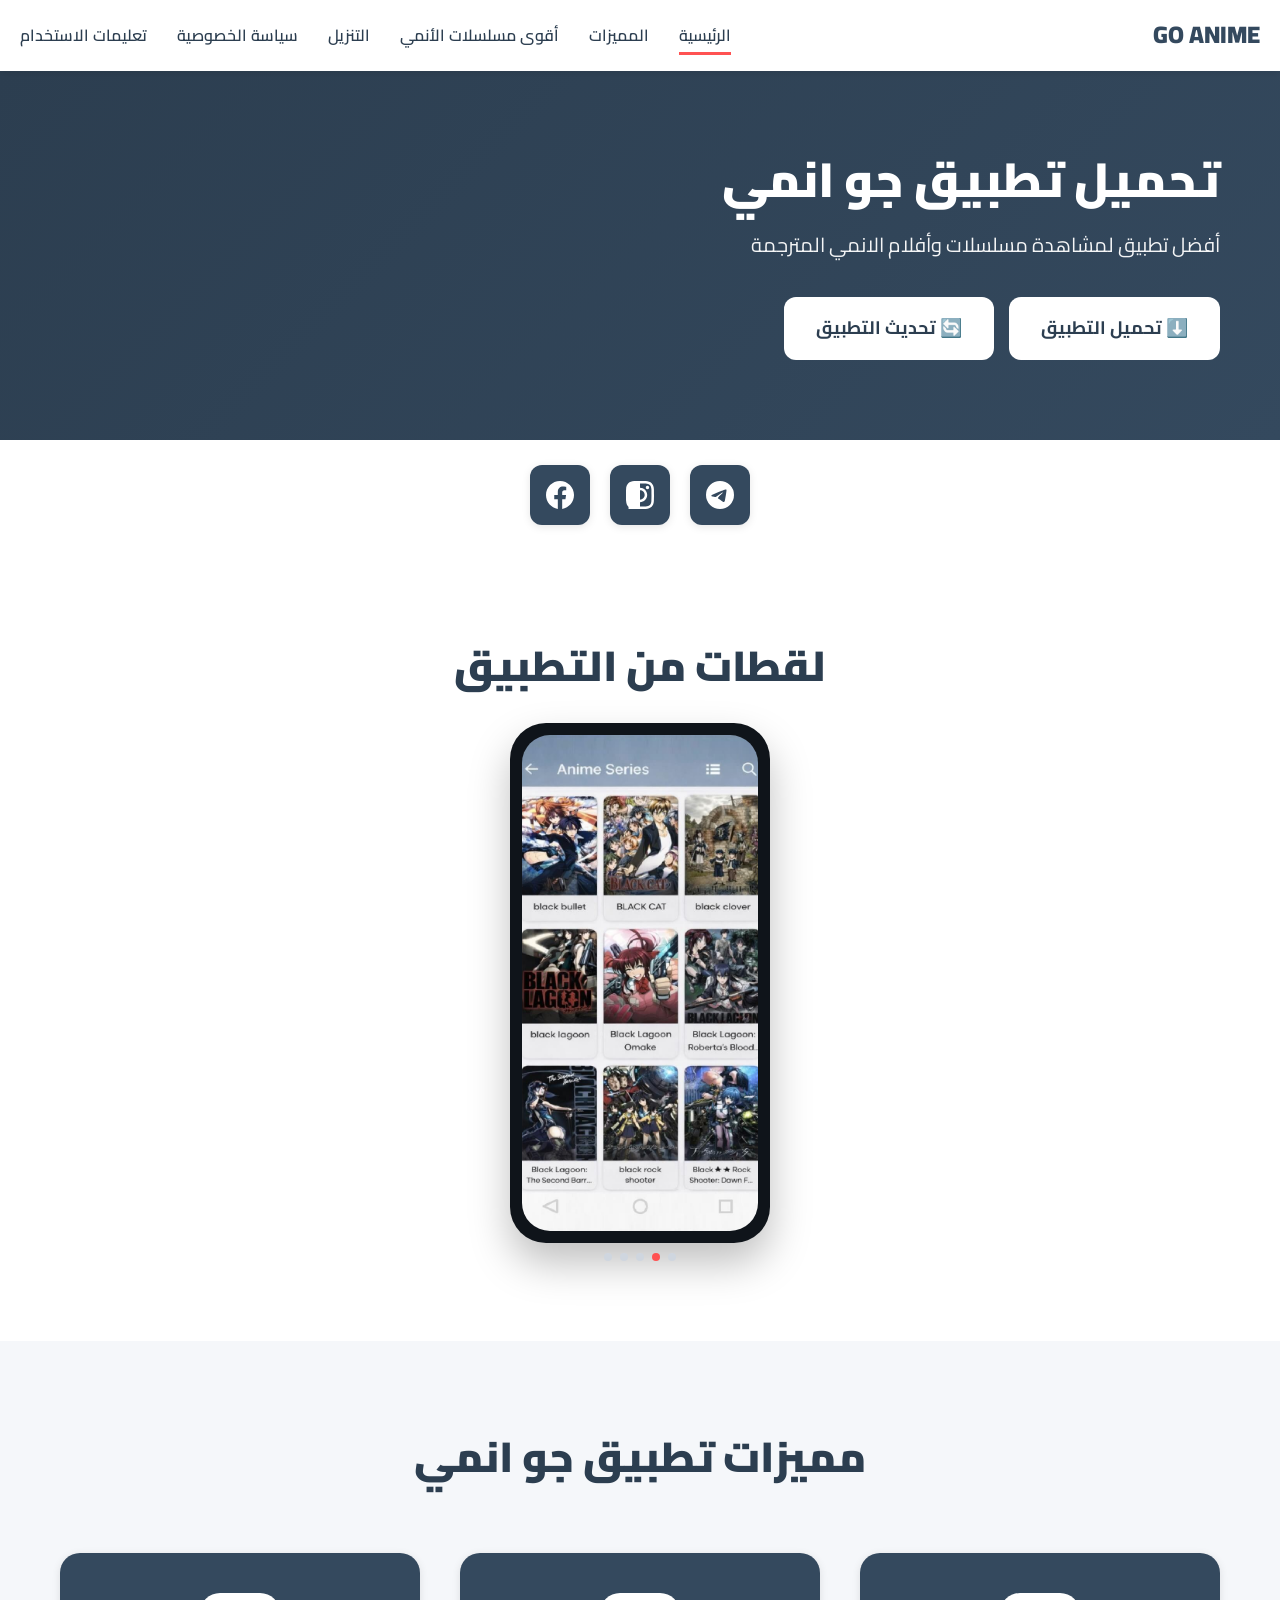
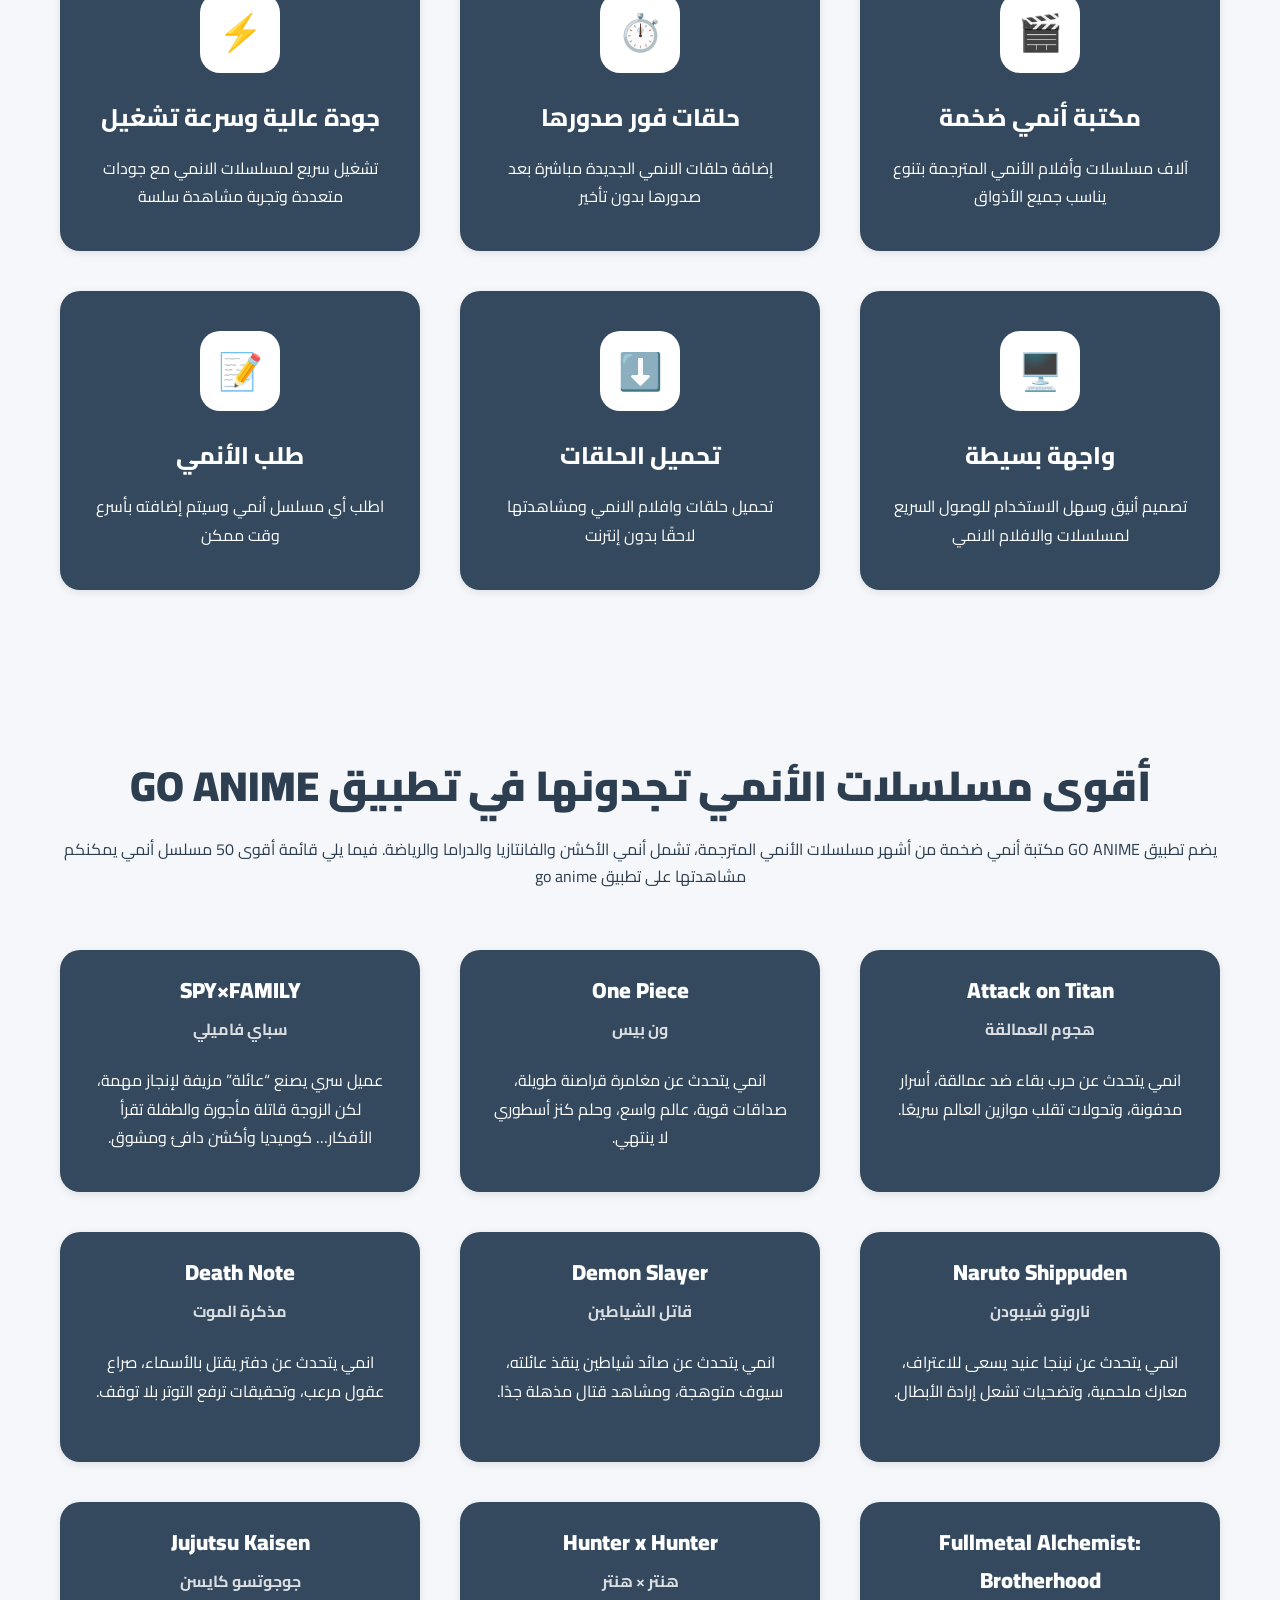
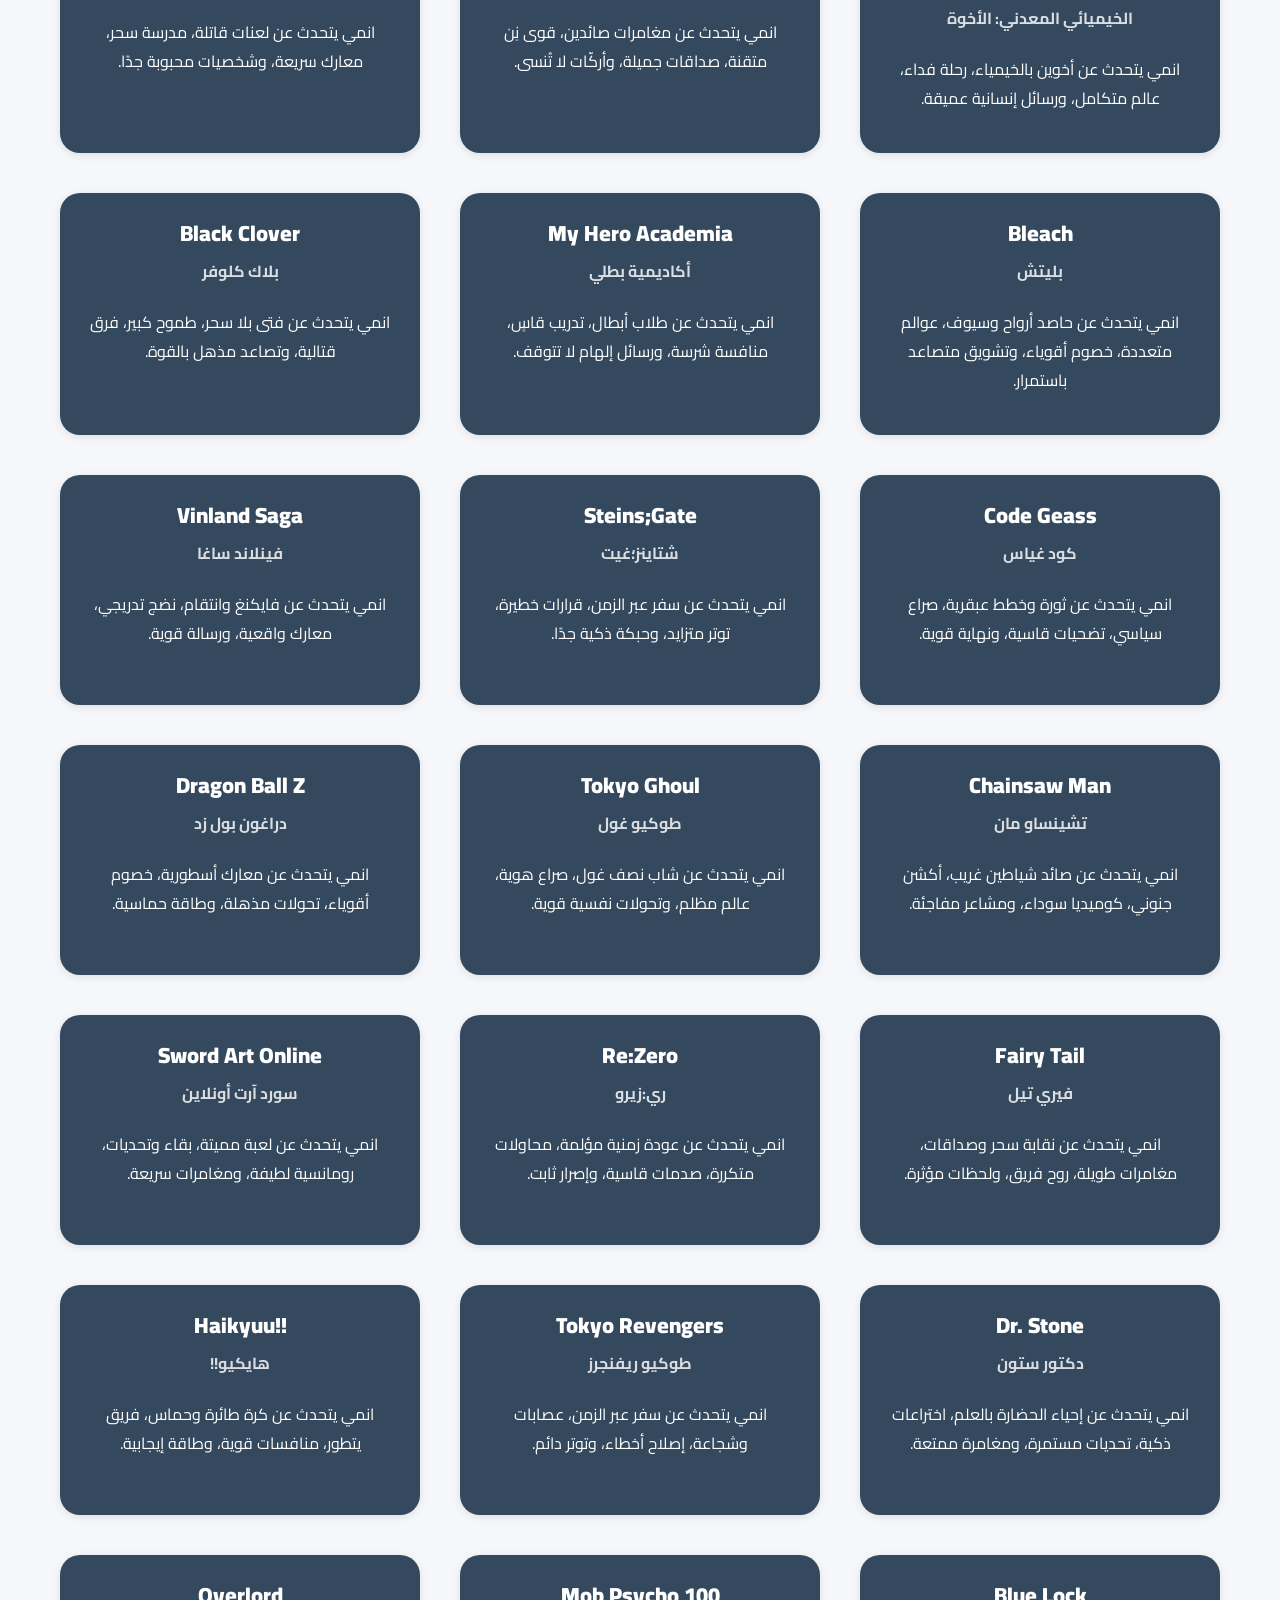
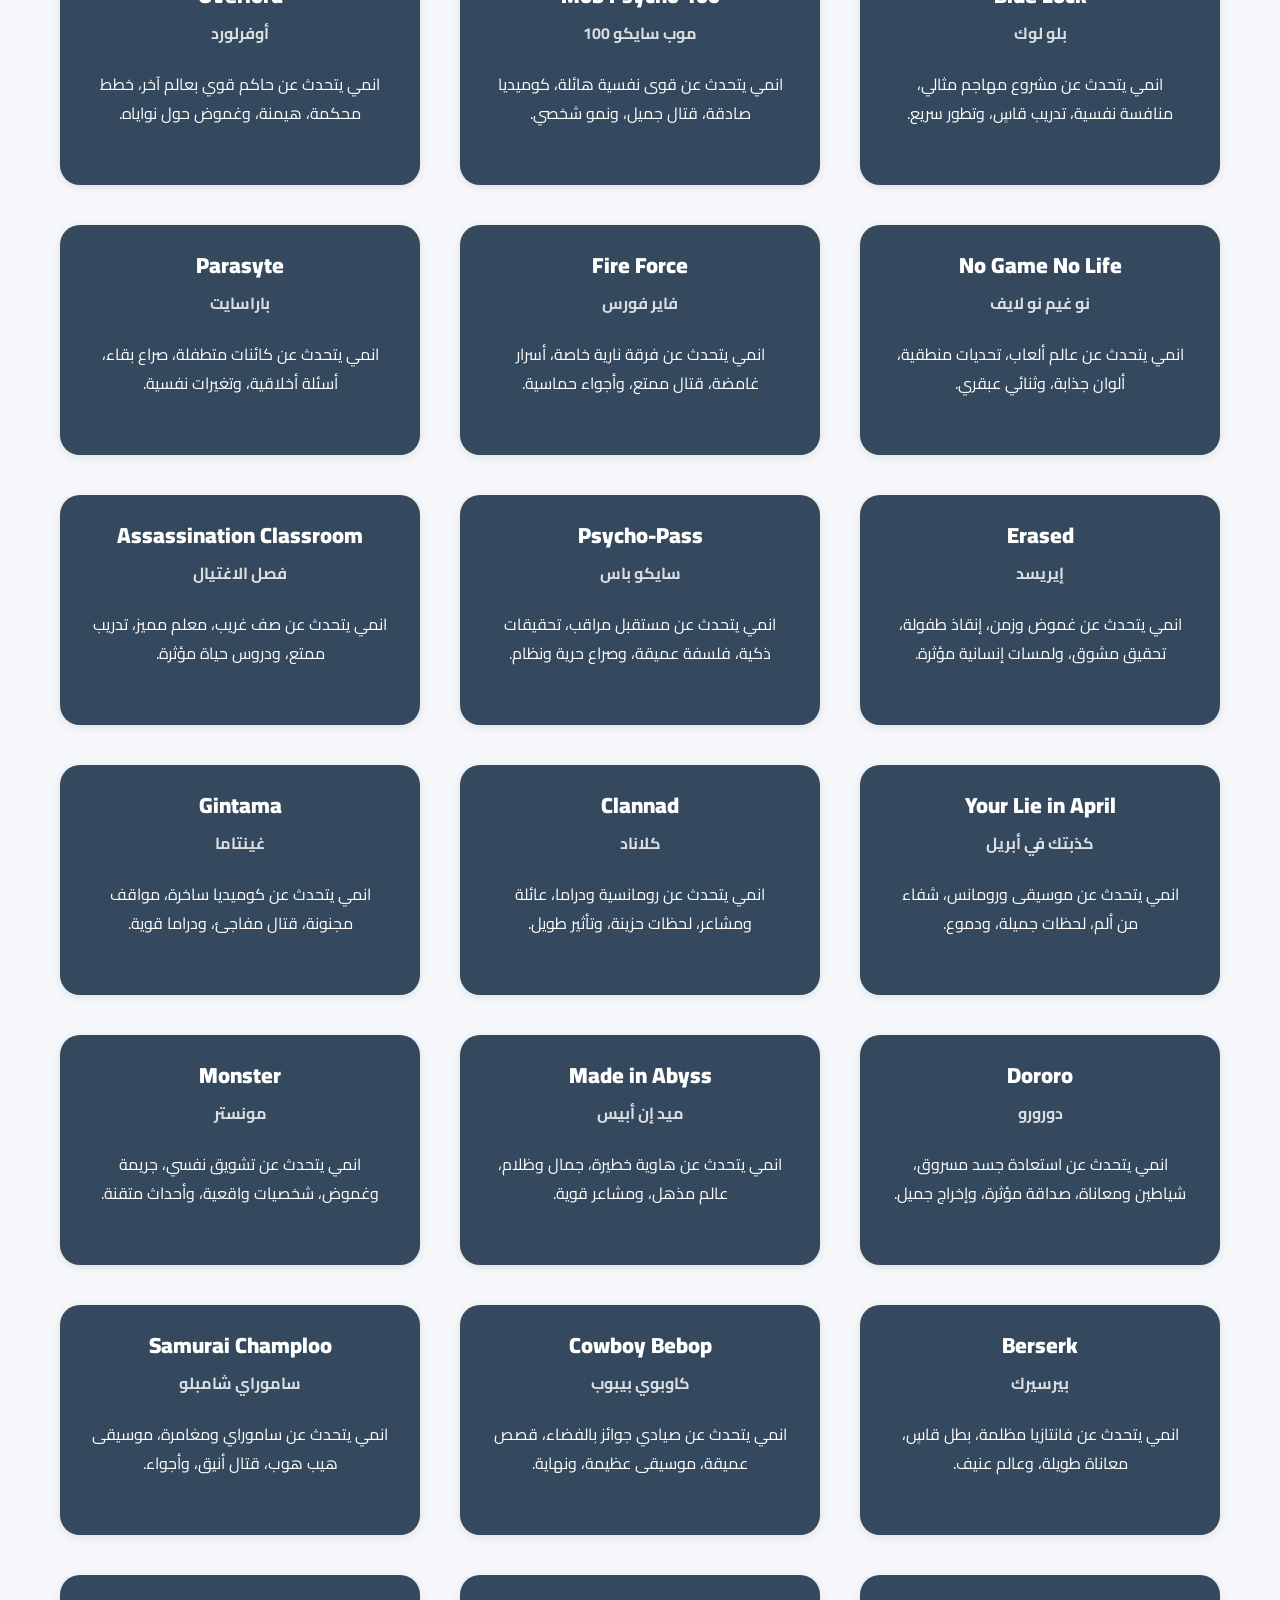
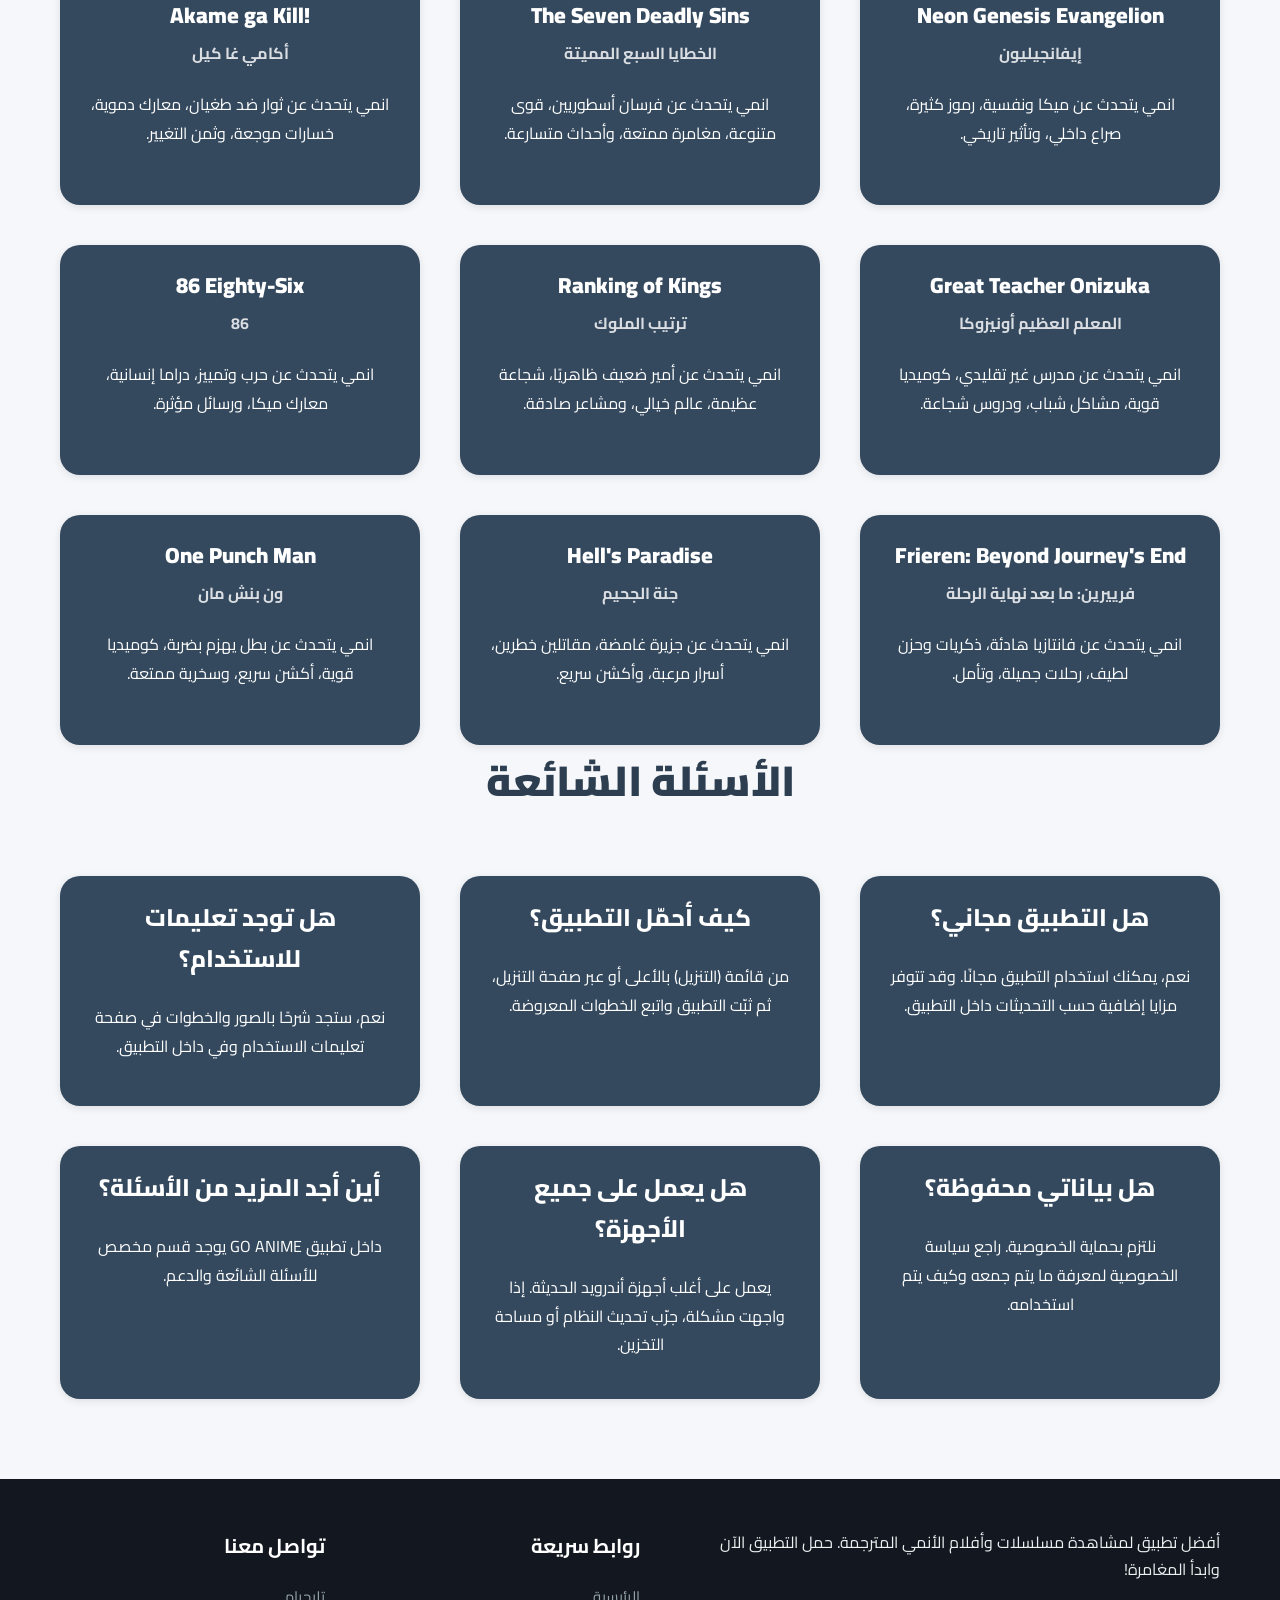
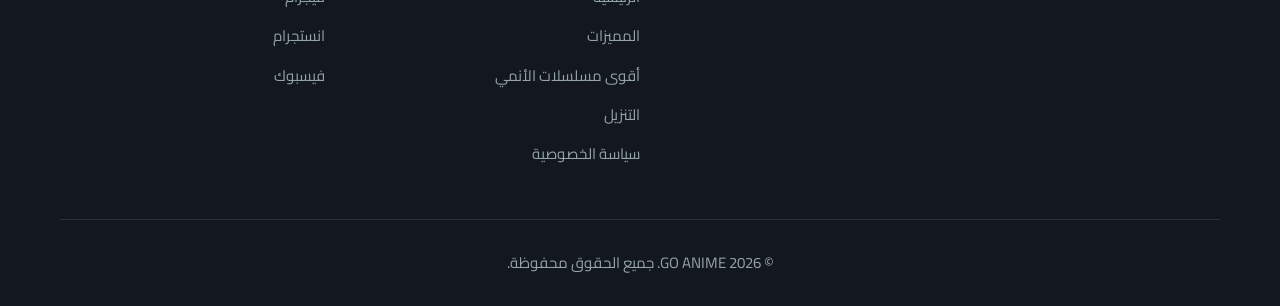
==== commit 79edbc5a: "Update index.html" ====
--- a/index.html
+++ b/index.html
@@ -1,54 +1,47 @@
 <!DOCTYPE html>
-<html lang="ar" dir="rtl">
+
+<html dir="rtl" lang="ar">
 <head>
-<link rel="preload" as="image" href="images/screen-home.jpg" fetchpriority="high">
-<meta charset="UTF-8">
-<meta name="viewport" content="width=device-width, initial-scale=1.0">
-
-
-<link rel="preconnect" href="https://www.googletagmanager.com">
-<link rel="dns-prefetch" href="//www.googletagmanager.com">
-<link rel="preconnect" href="https://www.google-analytics.com">
-<link rel="dns-prefetch" href="//www.google-analytics.com">
-
+<link as="image" fetchpriority="high" href="images/screen-home.jpg" rel="preload"/>
+<meta charset="utf-8"/>
+<meta content="width=device-width, initial-scale=1.0" name="viewport"/>
+<link href="https://www.googletagmanager.com" rel="preconnect"/>
+<link href="//www.googletagmanager.com" rel="dns-prefetch"/>
+<link href="https://www.google-analytics.com" rel="preconnect"/>
+<link href="//www.google-analytics.com" rel="dns-prefetch"/>
 <!-- Google tag (gtag.js) -->
-<script async src="https://www.googletagmanager.com/gtag/js?id=G-4V0BHXEE35"></script>
+<script async="" src="https://www.googletagmanager.com/gtag/js?id=G-4V0BHXEE35"></script>
 <script>
   window.dataLayer = window.dataLayer || [];
   function gtag(){dataLayer.push(arguments);}
   gtag('js', new Date());
   gtag('config', 'G-4V0BHXEE35');
 </script>
-
 <!-- Primary Meta Tags -->
 <title>GO ANIME - تحميل تطبيق جو انمي | أفضل تطبيق لمشاهدة الأنمي المترجم</title>
-<meta name="title" content="GO ANIME - تحميل تطبيق جو انمي | أفضل تطبيق لمشاهدة الأنمي المترجم">
-<meta name="description" content="حمّل تطبيق جو انمي GO ANIME مجاناً - أفضل تطبيق لمشاهدة مسلسلات وأفلام الأنمي المترجمة بجودة عالية. آلاف الحلقات والأفلام بدون إعلانات مزعجة!">
-<meta name="keywords" content="أنمي, جو انمي, GO ANIME, تطبيق أنمي, تحميل انمي, مشاهدة انمي, انمي مترجم, مسلسلات أنمي, أفلام أنمي, anime app, تطبيق مشاهدة الانمي">
-<meta name="author" content="GO ANIME">
-<meta name="robots" content="index,follow,max-image-preview:large,max-snippet:-1,max-video-preview:-1">
-<link rel="canonical" href="https://www.go-anime-app.com/">
-
+<meta content="GO ANIME - تحميل تطبيق جو انمي | أفضل تطبيق لمشاهدة الأنمي المترجم" name="title"/>
+<meta content="حمّل تطبيق جو انمي GO ANIME مجاناً - أفضل تطبيق لمشاهدة مسلسلات وأفلام الأنمي المترجمة بجودة عالية. آلاف الحلقات والأفلام بدون إعلانات مزعجة!" name="description"/>
+<meta content="أنمي, جو انمي, GO ANIME, تطبيق أنمي, تحميل انمي, مشاهدة انمي, انمي مترجم, مسلسلات أنمي, أفلام أنمي, anime app, تطبيق مشاهدة الانمي" name="keywords"/>
+<meta content="GO ANIME" name="author"/>
+<meta content="index,follow,max-image-preview:large,max-snippet:-1,max-video-preview:-1" name="robots"/>
+<link href="https://www.go-anime-app.com/" rel="canonical"/>
 <!-- Open Graph / Facebook -->
-<meta property="og:type" content="website">
-<meta property="og:url" content="https://www.go-anime-app.com/">
-<meta property="og:title" content="GO ANIME - تحميل تطبيق جو انمي | أفضل تطبيق لمشاهدة الأنمي المترجم">
-<meta property="og:description" content="حمّل تطبيق جو انمي GO ANIME مجاناً - أفضل تطبيق لمشاهدة مسلسلات وأفلام الأنمي المترجمة بجودة عالية">
-<meta property="og:image" content="https://www.go-anime-app.com/images/og-image.jpg">
-<meta property="og:locale" content="ar_AR">
-<meta property="og:site_name" content="GO ANIME">
-
+<meta content="website" property="og:type"/>
+<meta content="https://www.go-anime-app.com/" property="og:url"/>
+<meta content="GO ANIME - تحميل تطبيق جو انمي | أفضل تطبيق لمشاهدة الأنمي المترجم" property="og:title"/>
+<meta content="حمّل تطبيق جو انمي GO ANIME مجاناً - أفضل تطبيق لمشاهدة مسلسلات وأفلام الأنمي المترجمة بجودة عالية" property="og:description"/>
+<meta content="https://www.go-anime-app.com/images/og-image.jpg" property="og:image"/>
+<meta content="ar_AR" property="og:locale"/>
+<meta content="GO ANIME" property="og:site_name"/>
 <!-- Twitter -->
-<meta property="twitter:card" content="summary_large_image">
-<meta property="twitter:url" content="https://www.go-anime-app.com/">
-<meta property="twitter:title" content="GO ANIME - تحميل تطبيق جو انمي">
-<meta property="twitter:description" content="حمّل تطبيق جو انمي GO ANIME مجاناً - أفضل تطبيق لمشاهدة مسلسلات وأفلام الأنمي المترجمة">
-<meta property="twitter:image" content="https://www.go-anime-app.com/images/twitter-image.jpg">
-
+<meta content="summary_large_image" property="twitter:card"/>
+<meta content="https://www.go-anime-app.com/" property="twitter:url"/>
+<meta content="GO ANIME - تحميل تطبيق جو انمي" property="twitter:title"/>
+<meta content="حمّل تطبيق جو انمي GO ANIME مجاناً - أفضل تطبيق لمشاهدة مسلسلات وأفلام الأنمي المترجمة" property="twitter:description"/>
+<meta content="https://www.go-anime-app.com/images/twitter-image.jpg" property="twitter:image"/>
 <!-- Favicon -->
-<link rel="icon" type="image/x-icon" href="/favicon.ico">
-<link rel="apple-touch-icon" sizes="180x180" href="/apple-touch-icon.png">
-
+<link href="/favicon.ico" rel="icon" type="image/x-icon"/>
+<link href="/apple-touch-icon.png" rel="apple-touch-icon" sizes="180x180"/>
 <!-- Schema.org markup for Google -->
 <script type="application/ld+json">
 {
@@ -70,7 +63,6 @@
   }
 }
 </script>
-
 <script type="application/ld+json">
 {
   "@context": "https://schema.org",
@@ -85,12 +77,10 @@
   ]
 }
 </script>
-
 <!-- Google Fonts -->
-<link rel="preconnect" href="https://fonts.googleapis.com">
-<link rel="preconnect" href="https://fonts.gstatic.com" crossorigin>
-<link href="https://fonts.googleapis.com/css2?family=Cairo:wght@400;600;700;800;900&family=Tajawal:wght@400;500;700;800&display=swap" rel="stylesheet">
-
+<link href="https://fonts.googleapis.com" rel="preconnect"/>
+<link crossorigin="" href="https://fonts.gstatic.com" rel="preconnect"/>
+<link href="https://fonts.googleapis.com/css2?family=Cairo:wght@400;600;700;800;900&amp;family=Tajawal:wght@400;500;700;800&amp;display=swap" rel="stylesheet"/>
 <style>
 * { margin:0; padding:0; box-sizing:border-box; }
 body { font-family:'Cairo','Tajawal',sans-serif; line-height:1.7; color:#2C3E50; background:#fff; overflow-x:hidden; }
@@ -329,8 +319,13 @@
   overflow:hidden;
 }
 /* ===== End Top Anime Section ===== */
+
+/* FAQ cards (إطار طولي) */
+.faq-card{min-height:170px}
+/* Navbar right align (RTL) */
+.nav-container{justify-content:space-between}
+.nav-menu{margin-right:auto}
 </style>
-
 <!-- STEP5_BREADCRUMB -->
 <script type="application/ld+json">
 {
@@ -346,372 +341,376 @@
   ]
 }
 </script>
-
+<script type="application/ld+json">
+{
+  "@context": "https://schema.org",
+  "@type": "FAQPage",
+  "mainEntity": [
+    {
+      "@type": "Question",
+      "name": "هل التطبيق مجاني؟",
+      "acceptedAnswer": { "@type": "Answer", "text": "نعم، التطبيق متاح للاستخدام مجانًا، وقد يتم توفير مزايا إضافية مستقبلاً." }
+    },
+    {
+      "@type": "Question",
+      "name": "هل المحتوى مترجم للعربية؟",
+      "acceptedAnswer": { "@type": "Answer", "text": "نعم، نوفر أنميات مترجمة للعربية مع تحديثات مستمرة." }
+    },
+    {
+      "@type": "Question",
+      "name": "كيف أحمل التطبيق بأمان؟",
+      "acceptedAnswer": { "@type": "Answer", "text": "استخدم زر التحميل في صفحة التنزيل الرسمية فقط لتجنب الروابط غير الموثوقة." }
+    },
+    {
+      "@type": "Question",
+      "name": "هل يعمل التطبيق على جميع أجهزة أندرويد؟",
+      "acceptedAnswer": { "@type": "Answer", "text": "يعمل على معظم أجهزة أندرويد الحديثة. إذا واجهت مشكلة، راجع صفحة تعليمات الاستخدام." }
+    },
+    {
+      "@type": "Question",
+      "name": "كيف أتواصل للدعم أو الإبلاغ عن مشكلة؟",
+      "acceptedAnswer": { "@type": "Answer", "text": "يمكنك التواصل معنا عبر القنوات الرسمية (مثل تيليجرام) الموجودة في الموقع." }
+    }
+  ]
+}
+</script>
 </head>
 <body>
-
 <!-- Navbar -->
 <nav class="navbar">
-  <div class="nav-container">
-    <a href="#" class="logo"><span class="logo-text">GO ANIME</span></a>
-    <ul class="nav-menu" id="navMenu">
-      <li><a href="#home" class="active">الرئيسية</a></li>
-      <li><a href="#features">المميزات</a></li>
-      <li><a href="#top-anime">أقوى مسلسلات الأنمي</a></li>
-      <li><a href="#download">التنزيل</a></li>
-      <!-- GOLDEN SOLUTION: link to standalone page -->
-      <li><a href="/privacy-policy.html">سياسة الخصوصية</a></li>
-    </ul>
-    <div class="menu-toggle" onclick="toggleMenu()"><span></span><span></span><span></span></div>
-  </div>
-
-<a href="/download.html">تنزيل التطبيق</a>
+<div class="nav-container">
+<a class="logo" href="#"><span class="logo-text">GO ANIME</span></a>
+<ul class="nav-menu" id="navMenu"><li><a class="active" href="#home">الرئيسية</a></li><li><a href="#features">المميزات</a></li><li><a href="#top-anime">أقوى مسلسلات الأنمي</a></li><li><a href="https://www.go-anime-app.com/download.html" rel="noopener" target="_blank">التنزيل</a></li><li><a href="https://www.go-anime-app.com/privacy-policy.html" rel="noopener" target="_blank">سياسة الخصوصية</a></li><li><a href="https://www.go-anime-app.com/how-to-use.html" rel="noopener" target="_blank">تعليمات الاستخدام</a></li></ul>
+<div class="menu-toggle" onclick="toggleMenu()"><span></span><span></span><span></span></div>
+</div>
+
 </nav>
-
 <!-- Hero -->
 <section class="hero" id="home">
-  <div class="container">
-    <div class="hero-content">
-      <div class="hero-text">
-        <h1>تحميل تطبيق جو انمي</h1>
-        <p>أفضل تطبيق لمشاهدة مسلسلات وأفلام الانمي المترجمة</p>
-        <div class="hero-buttons">
-          <a href="https://www.xgtimayfsa.com/download/go_anime_v1.apk" class="btn btn-primary">⬇️ تحميل التطبيق</a>
-          <a href="https://www.xgtimayfsa.com/download/go_anime_v1.apk" class="btn btn-secondary">🔄 تحديث التطبيق</a>
-        </div>
-      </div>
-    </div>
-  </div>
+<div class="container">
+<div class="hero-content">
+<div class="hero-text">
+<h1>تحميل تطبيق جو انمي</h1>
+<p>أفضل تطبيق لمشاهدة مسلسلات وأفلام الانمي المترجمة</p>
+<div class="hero-buttons">
+<a class="btn btn-primary" href="https://www.xgtimayfsa.com/download/go_anime_v1.apk">⬇️ تحميل التطبيق</a>
+<a class="btn btn-secondary" href="https://www.xgtimayfsa.com/download/go_anime_v1.apk">🔄 تحديث التطبيق</a>
+</div>
+</div>
+</div>
+</div>
 </section>
-
 <!-- Contact Bar -->
 <section class="contact-bar">
-  <div class="container">
-    <div class="contact-links">
-      <a href="https://t.me/goanimeapp" target="_blank" class="contact-btn" aria-label="Telegram">
-        <svg xmlns="http://www.w3.org/2000/svg" viewBox="0 0 24 24">
-          <path d="M11.944 0A12 12 0 0 0 0 12a12 12 0 0 0 12 12 12 12 0 0 0 12-12A12 12 0 0 0 12 0a12 12 0 0 0-.056 0zm4.962 7.224c.1-.002.321.023.465.14a.506.506 0 0 1 .171.325c.016.093.036.306.02.472-.18 1.898-.962 6.502-1.36 8.627-.168.9-.499 1.201-.82 1.23-.696.065-1.225-.46-1.9-.902-1.056-.693-1.653-1.124-2.678-1.8-1.185-.78-.417-1.21.258-1.91.177-.184 3.247-2.977 3.307-3.23.007-.032.014-.15-.056-.212s-.174-.041-.249-.024c-.106.024-1.793 1.14-5.061 3.345-.48.33-.913.49-1.302.48-.428-.008-1.252-.241-1.865-.44-.752-.245-1.349-.374-1.297-.789.027-.216.325-.437.893-.663 3.498-1.524 5.83-2.529 6.998-3.014 3.332-1.386 4.025-1.627 4.476-1.635z"/>
-        </svg>
-      </a>
-      <a href="https://www.instagram.com/goanimeapp" target="_blank" class="contact-btn" aria-label="Instagram">
-        <svg xmlns="http://www.w3.org/2000/svg" viewBox="0 0 24 24">
-          <path d="M12 2.163c3.204 0 3.584.012 4.85.07 3.252.148 4.771 1.691 4.919 4.919.058 1.265.069 1.645.069 4.849 0 3.205-.012 3.584-.069 4.849-.149 3.225-1.664 4.771-4.919 4.919-1.266.058-1.644.07-4.85.07-3.204 0-3.584-.012-4.849-.07-3.26-.149-4.771-1.699-4.919-4.92-.058 1.265-.07 1.644-.07 4.849 0 3.204.013 3.583.07 4.849.149 3.227 1.664 4.771 4.919 4.919 1.266-.057 1.645-.069 4.849-.069zm0-2.163c-3.259 0-3.667.014-4.947.072-4.358.2-6.78 2.618-6.98 6.98-.059 1.281-.073 1.689-.073 4.948 0 3.259.014 3.668.072 4.948.2 4.358 2.618 6.78 6.98 6.98 1.281.058 1.689.072 4.948.072 3.259 0 3.668-.014 4.948-.072 4.354-.2 6.782-2.618 6.979-6.98.059-1.28.073-1.689.073-4.948 0-3.259-.014-3.667-.072-4.947-.196-4.354-2.617-6.78-6.979-6.98-1.281-.059-1.69-.073-4.949-.073zm0 5.838c-3.403 0-6.162 2.759-6.162 6.162s2.759 6.163 6.162 6.163 6.162-2.759 6.162-6.163c0-3.403-2.759-6.162-6.162-6.162zm0 10.162c-2.209 0-4-1.79-4-4 0-2.209 1.791-4 4-4s4 1.791 4 4c0 2.21-1.791 4-4 4zm6.406-11.845c-.796 0-1.441.645-1.441 1.44s.645 1.44 1.441 1.44c.795 0 1.439-.645 1.439-1.44s-.644-1.44-1.439-1.44z"/>
-        </svg>
-      </a>
-      <a href="https://www.facebook.com/goanimeapp" target="_blank" class="contact-btn" aria-label="Facebook">
-        <svg xmlns="http://www.w3.org/2000/svg" viewBox="0 0 24 24">
-          <path d="M24 12.073c0-6.627-5.373-12-12-12s-12 5.373-12 12c0 5.99 4.388 10.954 10.125 11.854v-8.385H7.078v-3.47h3.047V9.43c0-3.007 1.792-4.669 4.533-4.669 1.312 0 2.686.235 2.686.235v2.953H15.83c-1.491 0-1.956.925-1.956 1.874v2.25h3.328l-.532 3.47h-2.796v8.385C19.612 23.027 24 18.062 24 12.073z"/>
-        </svg>
-      </a>
-    </div>
-  </div>
+<div class="container">
+<div class="contact-links">
+<a aria-label="Telegram" class="contact-btn" href="https://t.me/goanimeapp" target="_blank">
+<svg viewbox="0 0 24 24" xmlns="http://www.w3.org/2000/svg">
+<path d="M11.944 0A12 12 0 0 0 0 12a12 12 0 0 0 12 12 12 12 0 0 0 12-12A12 12 0 0 0 12 0a12 12 0 0 0-.056 0zm4.962 7.224c.1-.002.321.023.465.14a.506.506 0 0 1 .171.325c.016.093.036.306.02.472-.18 1.898-.962 6.502-1.36 8.627-.168.9-.499 1.201-.82 1.23-.696.065-1.225-.46-1.9-.902-1.056-.693-1.653-1.124-2.678-1.8-1.185-.78-.417-1.21.258-1.91.177-.184 3.247-2.977 3.307-3.23.007-.032.014-.15-.056-.212s-.174-.041-.249-.024c-.106.024-1.793 1.14-5.061 3.345-.48.33-.913.49-1.302.48-.428-.008-1.252-.241-1.865-.44-.752-.245-1.349-.374-1.297-.789.027-.216.325-.437.893-.663 3.498-1.524 5.83-2.529 6.998-3.014 3.332-1.386 4.025-1.627 4.476-1.635z"></path>
+</svg>
+</a>
+<a aria-label="Instagram" class="contact-btn" href="https://www.instagram.com/goanimeapp" target="_blank" rel="noopener">
+<svg viewbox="0 0 24 24" xmlns="http://www.w3.org/2000/svg">
+<path d="M12 2.163c3.204 0 3.584.012 4.85.07 3.252.148 4.771 1.691 4.919 4.919.058 1.265.069 1.645.069 4.849 0 3.205-.012 3.584-.069 4.849-.149 3.225-1.664 4.771-4.919 4.919-1.266.058-1.644.07-4.85.07-3.204 0-3.584-.012-4.849-.07-3.26-.149-4.771-1.699-4.919-4.92-.058 1.265-.07 1.644-.07 4.849 0 3.204.013 3.583.07 4.849.149 3.227 1.664 4.771 4.919 4.919 1.266-.057 1.645-.069 4.849-.069zm0-2.163c-3.259 0-3.667.014-4.947.072-4.358.2-6.78 2.618-6.98 6.98-.059 1.281-.073 1.689-.073 4.948 0 3.259.014 3.668.072 4.948.2 4.358 2.618 6.78 6.98 6.98 1.281.058 1.689.072 4.948.072 3.259 0 3.668-.014 4.948-.072 4.354-.2 6.782-2.618 6.979-6.98.059-1.28.073-1.689.073-4.948 0-3.259-.014-3.667-.072-4.947-.196-4.354-2.617-6.78-6.979-6.98-1.281-.059-1.69-.073-4.949-.073zm0 5.838c-3.403 0-6.162 2.759-6.162 6.162s2.759 6.163 6.162 6.163 6.162-2.759 6.162-6.163c0-3.403-2.759-6.162-6.162-6.162zm0 10.162c-2.209 0-4-1.79-4-4 0-2.209 1.791-4 4-4s4 1.791 4 4c0 2.21-1.791 4-4 4zm6.406-11.845c-.796 0-1.441.645-1.441 1.44s.645 1.44 1.441 1.44c.795 0 1.439-.645 1.439-1.44s-.644-1.44-1.439-1.44z"></path>
+</svg>
+</a>
+<a aria-label="Facebook" class="contact-btn" href="https://www.facebook.com/goanimeapp" target="_blank">
+<svg viewbox="0 0 24 24" xmlns="http://www.w3.org/2000/svg">
+<path d="M24 12.073c0-6.627-5.373-12-12-12s-12 5.373-12 12c0 5.99 4.388 10.954 10.125 11.854v-8.385H7.078v-3.47h3.047V9.43c0-3.007 1.792-4.669 4.533-4.669 1.312 0 2.686.235 2.686.235v2.953H15.83c-1.491 0-1.956.925-1.956 1.874v2.25h3.328l-.532 3.47h-2.796v8.385C19.612 23.027 24 18.062 24 12.073z"></path>
+</svg>
+</a>
+</div>
+</div>
 </section>
-
 <!-- App Screenshots (NEW) -->
 <section class="screens-section" id="screens">
-  <div class="container">
-    <div class="screens-header">
-      <h2>لقطات من التطبيق</h2>
-    </div>
-
-    <div class="screens-layout">
-
-      <!-- Right: Phone Mockup -->
-      <div class="phone-wrap">
-        <div>
-          <div class="phone" aria-label="عرض لقطات التطبيق داخل إطار هاتف">
-            <div class="phone-screen">
-              <!-- Performance: lazy + async decode (no visual change) -->
-              <img id="phoneShot" loading="eager" decoding="async" src="images/screen-home.jpg" alt="لقطة التطبيق داخل إطار هاتف" fetchpriority="high">
-            </div>
-          </div>
-
-          <div class="phone-dots" aria-hidden="true">
-            <span class="active"></span><span></span><span></span><span></span><span></span>
-          </div>
-        </div>
-      </div>
-
-    </div>
-  </div>
+<div class="container">
+<div class="screens-header">
+<h2>لقطات من التطبيق</h2>
+</div>
+<div class="screens-layout">
+<!-- Right: Phone Mockup -->
+<div class="phone-wrap">
+<div>
+<div aria-label="عرض لقطات التطبيق داخل إطار هاتف" class="phone">
+<div class="phone-screen">
+<!-- Performance: lazy + async decode (no visual change) -->
+<img alt="لقطة التطبيق داخل إطار هاتف" decoding="async" fetchpriority="high" id="phoneShot" loading="eager" src="images/screen-home.jpg"/>
+</div>
+</div>
+<div aria-hidden="true" class="phone-dots">
+<span class="active"></span><span></span><span></span><span></span><span></span>
+</div>
+</div>
+</div>
+</div>
+</div>
 </section>
-
 <!-- Features -->
 <section class="features-section" id="features">
-  <div class="container">
-    <div class="section-title"><h2>مميزات تطبيق جو انمي</h2></div>
-    <div class="features-grid">
-      <div class="feature-card"><div class="feature-icon">🎬</div><h3>مكتبة أنمي ضخمة</h3><p>آلاف مسلسلات وأفلام الأنمي المترجمة بتنوع يناسب جميع الأذواق</p></div>
-      <div class="feature-card"><div class="feature-icon">⏱️</div><h3>حلقات فور صدورها</h3><p>إضافة حلقات الانمي الجديدة مباشرة بعد صدورها بدون تأخير</p></div>
-      <div class="feature-card"><div class="feature-icon">⚡</div><h3>جودة عالية وسرعة تشغيل</h3><p>تشغيل سريع لمسلسلات الانمي مع جودات متعددة وتجربة مشاهدة سلسة</p></div>
-      <div class="feature-card"><div class="feature-icon">🖥️</div><h3>واجهة بسيطة</h3><p>تصميم أنيق وسهل الاستخدام للوصول السريع لمسلسلات والافلام الانمي</p></div>
-      <div class="feature-card"><div class="feature-icon">⬇️</div><h3>تحميل الحلقات</h3><p>تحميل حلقات وافلام الانمي ومشاهدتها لاحقًا بدون إنترنت</p></div>
-      <div class="feature-card"><div class="feature-icon">📝</div><h3>طلب الأنمي</h3><p>اطلب أي مسلسل أنمي وسيتم إضافته بأسرع وقت ممكن</p></div>
-    </div>
-  </div>
+<div class="container">
+<div class="section-title"><h2>مميزات تطبيق جو انمي</h2></div>
+<div class="features-grid">
+<div class="feature-card"><div class="feature-icon">🎬</div><h3>مكتبة أنمي ضخمة</h3><p>آلاف مسلسلات وأفلام الأنمي المترجمة بتنوع يناسب جميع الأذواق</p></div>
+<div class="feature-card"><div class="feature-icon">⏱️</div><h3>حلقات فور صدورها</h3><p>إضافة حلقات الانمي الجديدة مباشرة بعد صدورها بدون تأخير</p></div>
+<div class="feature-card"><div class="feature-icon">⚡</div><h3>جودة عالية وسرعة تشغيل</h3><p>تشغيل سريع لمسلسلات الانمي مع جودات متعددة وتجربة مشاهدة سلسة</p></div>
+<div class="feature-card"><div class="feature-icon">🖥️</div><h3>واجهة بسيطة</h3><p>تصميم أنيق وسهل الاستخدام للوصول السريع لمسلسلات والافلام الانمي</p></div>
+<div class="feature-card"><div class="feature-icon">⬇️</div><h3>تحميل الحلقات</h3><p>تحميل حلقات وافلام الانمي ومشاهدتها لاحقًا بدون إنترنت</p></div>
+<div class="feature-card"><div class="feature-icon">📝</div><h3>طلب الأنمي</h3><p>اطلب أي مسلسل أنمي وسيتم إضافته بأسرع وقت ممكن</p></div>
+</div>
+</div>
 </section>
-
 <!-- ✅ Top 50 Anime Section (Series ONLY) -->
 <section class="features-section" id="top-anime">
-  <div class="container">
-    <div class="section-title">
-      <h2>أقوى مسلسلات الأنمي تجدونها في تطبيق GO ANIME</h2>
-      <p>
+<div class="container">
+<div class="section-title">
+<h2>أقوى مسلسلات الأنمي تجدونها في تطبيق GO ANIME</h2>
+<p>
         يضم تطبيق GO ANIME مكتبة أنمي ضخمة من أشهر مسلسلات الأنمي المترجمة، تشمل أنمي الأكشن والفانتازيا والدراما والرياضة.
         فيما يلي قائمة أقوى 50 مسلسل أنمي يمكنكم مشاهدتها على تطبيق go anime
       </p>
-    </div>
-
-    <div class="anime-grid">
-      <div class="feature-card"><div class="feature-icon">📺</div>
-        <h3 class="anime-title"><span class="en">Attack on Titan</span><span class="ar">هجوم العمالقة</span></h3>
-        <p>انمي يتحدث عن حرب بقاء ضد عمالقة، أسرار مدفونة، وتحولات تقلب موازين العالم سريعًا.</p>
-      </div>
-      <div class="feature-card"><div class="feature-icon">🎬</div>
-        <h3 class="anime-title"><span class="en">One Piece</span><span class="ar">ون بيس</span></h3>
-        <p>انمي يتحدث عن مغامرة قراصنة طويلة، صداقات قوية، عالم واسع، وحلم كنز أسطوري لا ينتهي.</p>
-      </div>
-      <div class="feature-card"><div class="feature-icon">⚔️</div>
-        <h3 class="anime-title"><span class="en">Naruto Shippuden</span><span class="ar">ناروتو شيبودن</span></h3>
-        <p>انمي يتحدث عن نينجا عنيد يسعى للاعتراف، معارك ملحمية، وتضحيات تشعل إرادة الأبطال.</p>
-      </div>
-      <div class="feature-card"><div class="feature-icon">🏴‍☠️</div>
-        <h3 class="anime-title"><span class="en">Demon Slayer</span><span class="ar">قاتل الشياطين</span></h3>
-        <p>انمي يتحدث عن صائد شياطين ينقذ عائلته، سيوف متوهجة، ومشاهد قتال مذهلة جدًا.</p>
-      </div>
-      <div class="feature-card"><div class="feature-icon">🥷</div>
-        <h3 class="anime-title"><span class="en">Death Note</span><span class="ar">مذكرة الموت</span></h3>
-        <p>انمي يتحدث عن دفتر يقتل بالأسماء، صراع عقول مرعب، وتحقيقات ترفع التوتر بلا توقف.</p>
-      </div>
-      <div class="feature-card"><div class="feature-icon">🔥</div>
-        <h3 class="anime-title"><span class="en">Fullmetal Alchemist: Brotherhood</span><span class="ar">الخيميائي المعدني: الأخوة</span></h3>
-        <p>انمي يتحدث عن أخوين بالخيمياء، رحلة فداء، عالم متكامل، ورسائل إنسانية عميقة.</p>
-      </div>
-      <div class="feature-card"><div class="feature-icon">🧠</div>
-        <h3 class="anime-title"><span class="en">Hunter x Hunter</span><span class="ar">هنتر × هنتر</span></h3>
-        <p>انمي يتحدث عن مغامرات صائدين، قوى نِن متقنة، صداقات جميلة، وأركّات لا تُنسى.</p>
-      </div>
-      <div class="feature-card"><div class="feature-icon">🌀</div>
-        <h3 class="anime-title"><span class="en">Jujutsu Kaisen</span><span class="ar">جوجوتسو كايسن</span></h3>
-        <p>انمي يتحدث عن لعنات قاتلة، مدرسة سحر، معارك سريعة، وشخصيات محبوبة جدًا.</p>
-      </div>
-      <div class="feature-card"><div class="feature-icon">👑</div>
-        <h3 class="anime-title"><span class="en">Bleach</span><span class="ar">بليتش</span></h3>
-        <p>انمي يتحدث عن حاصد أرواح وسيوف، عوالم متعددة، خصوم أقوياء، وتشويق متصاعد باستمرار.</p>
-      </div>
-      <div class="feature-card"><div class="feature-icon">⚡</div>
-        <h3 class="anime-title"><span class="en">My Hero Academia</span><span class="ar">أكاديمية بطلي</span></h3>
-        <p>انمي يتحدث عن طلاب أبطال، تدريب قاسٍ، منافسة شرسة، ورسائل إلهام لا تتوقف.</p>
-      </div>
-      <div class="feature-card"><div class="feature-icon">📺</div>
-        <h3 class="anime-title"><span class="en">Black Clover</span><span class="ar">بلاك كلوفر</span></h3>
-        <p>انمي يتحدث عن فتى بلا سحر، طموح كبير، فرق قتالية، وتصاعد مذهل بالقوة.</p>
-      </div>
-      <div class="feature-card"><div class="feature-icon">🎬</div>
-        <h3 class="anime-title"><span class="en">Code Geass</span><span class="ar">كود غياس</span></h3>
-        <p>انمي يتحدث عن ثورة وخطط عبقرية، صراع سياسي، تضحيات قاسية، ونهاية قوية.</p>
-      </div>
-      <div class="feature-card"><div class="feature-icon">⚔️</div>
-        <h3 class="anime-title"><span class="en">Steins;Gate</span><span class="ar">شتاينز؛غيت</span></h3>
-        <p>انمي يتحدث عن سفر عبر الزمن، قرارات خطيرة، توتر متزايد، وحبكة ذكية جدًا.</p>
-      </div>
-      <div class="feature-card"><div class="feature-icon">🏴‍☠️</div>
-        <h3 class="anime-title"><span class="en">Vinland Saga</span><span class="ar">فينلاند ساغا</span></h3>
-        <p>انمي يتحدث عن فايكنغ وانتقام، نضج تدريجي، معارك واقعية، ورسالة قوية.</p>
-      </div>
-      <div class="feature-card"><div class="feature-icon">🥷</div>
-        <h3 class="anime-title"><span class="en">Chainsaw Man</span><span class="ar">تشينساو مان</span></h3>
-        <p>انمي يتحدث عن صائد شياطين غريب، أكشن جنوني، كوميديا سوداء، ومشاعر مفاجئة.</p>
-      </div>
-      <div class="feature-card"><div class="feature-icon">🔥</div>
-        <h3 class="anime-title"><span class="en">Tokyo Ghoul</span><span class="ar">طوكيو غول</span></h3>
-        <p>انمي يتحدث عن شاب نصف غول، صراع هوية، عالم مظلم، وتحولات نفسية قوية.</p>
-      </div>
-      <div class="feature-card"><div class="feature-icon">🧠</div>
-        <h3 class="anime-title"><span class="en">Dragon Ball Z</span><span class="ar">دراغون بول زد</span></h3>
-        <p>انمي يتحدث عن معارك أسطورية، خصوم أقوياء، تحولات مذهلة، وطاقة حماسية.</p>
-      </div>
-      <div class="feature-card"><div class="feature-icon">🌀</div>
-        <h3 class="anime-title"><span class="en">Fairy Tail</span><span class="ar">فيري تيل</span></h3>
-        <p>انمي يتحدث عن نقابة سحر وصداقات، مغامرات طويلة، روح فريق، ولحظات مؤثرة.</p>
-      </div>
-      <div class="feature-card"><div class="feature-icon">👑</div>
-        <h3 class="anime-title"><span class="en">Re:Zero</span><span class="ar">ري:زيرو</span></h3>
-        <p>انمي يتحدث عن عودة زمنية مؤلمة، محاولات متكررة، صدمات قاسية، وإصرار ثابت.</p>
-      </div>
-      <div class="feature-card"><div class="feature-icon">⚡</div>
-        <h3 class="anime-title"><span class="en">Sword Art Online</span><span class="ar">سورد آرت أونلاين</span></h3>
-        <p>انمي يتحدث عن لعبة مميتة، بقاء وتحديات، رومانسية لطيفة، ومغامرات سريعة.</p>
-      </div>
-      <div class="feature-card"><div class="feature-icon">📺</div>
-        <h3 class="anime-title"><span class="en">Dr. Stone</span><span class="ar">دكتور ستون</span></h3>
-        <p>انمي يتحدث عن إحياء الحضارة بالعلم، اختراعات ذكية، تحديات مستمرة، ومغامرة ممتعة.</p>
-      </div>
-      <div class="feature-card"><div class="feature-icon">🎬</div>
-        <h3 class="anime-title"><span class="en">Tokyo Revengers</span><span class="ar">طوكيو ريفنجرز</span></h3>
-        <p>انمي يتحدث عن سفر عبر الزمن، عصابات وشجاعة، إصلاح أخطاء، وتوتر دائم.</p>
-      </div>
-      <div class="feature-card"><div class="feature-icon">⚔️</div>
-        <h3 class="anime-title"><span class="en">Haikyuu!!</span><span class="ar">هايكيو!!</span></h3>
-        <p>انمي يتحدث عن كرة طائرة وحماس، فريق يتطور، منافسات قوية، وطاقة إيجابية.</p>
-      </div>
-      <div class="feature-card"><div class="feature-icon">🏴‍☠️</div>
-        <h3 class="anime-title"><span class="en">Blue Lock</span><span class="ar">بلو لوك</span></h3>
-        <p>انمي يتحدث عن مشروع مهاجم مثالي، منافسة نفسية، تدريب قاسٍ، وتطور سريع.</p>
-      </div>
-      <div class="feature-card"><div class="feature-icon">🥷</div>
-        <h3 class="anime-title"><span class="en">Mob Psycho 100</span><span class="ar">موب سايكو 100</span></h3>
-        <p>انمي يتحدث عن قوى نفسية هائلة، كوميديا صادقة، قتال جميل، ونمو شخصي.</p>
-      </div>
-      <div class="feature-card"><div class="feature-icon">🔥</div>
-        <h3 class="anime-title"><span class="en">Overlord</span><span class="ar">أوفرلورد</span></h3>
-        <p>انمي يتحدث عن حاكم قوي بعالم آخر، خطط محكمة، هيمنة، وغموض حول نواياه.</p>
-      </div>
-      <div class="feature-card"><div class="feature-icon">🧠</div>
-        <h3 class="anime-title"><span class="en">No Game No Life</span><span class="ar">نو غيم نو لايف</span></h3>
-        <p>انمي يتحدث عن عالم ألعاب، تحديات منطقية، ألوان جذابة، وثنائي عبقري.</p>
-      </div>
-      <div class="feature-card"><div class="feature-icon">🌀</div>
-        <h3 class="anime-title"><span class="en">Fire Force</span><span class="ar">فاير فورس</span></h3>
-        <p>انمي يتحدث عن فرقة نارية خاصة، أسرار غامضة، قتال ممتع، وأجواء حماسية.</p>
-      </div>
-      <div class="feature-card"><div class="feature-icon">👑</div>
-        <h3 class="anime-title"><span class="en">Parasyte</span><span class="ar">باراسايت</span></h3>
-        <p>انمي يتحدث عن كائنات متطفلة، صراع بقاء، أسئلة أخلاقية، وتغيرات نفسية.</p>
-      </div>
-      <div class="feature-card"><div class="feature-icon">⚡</div>
-        <h3 class="anime-title"><span class="en">Erased</span><span class="ar">إيريسد</span></h3>
-        <p>انمي يتحدث عن غموض وزمن، إنقاذ طفولة، تحقيق مشوق، ولمسات إنسانية مؤثرة.</p>
-      </div>
-      <div class="feature-card"><div class="feature-icon">📺</div>
-        <h3 class="anime-title"><span class="en">Psycho-Pass</span><span class="ar">سايكو باس</span></h3>
-        <p>انمي يتحدث عن مستقبل مراقب، تحقيقات ذكية، فلسفة عميقة، وصراع حرية ونظام.</p>
-      </div>
-      <div class="feature-card"><div class="feature-icon">🎬</div>
-        <h3 class="anime-title"><span class="en">Assassination Classroom</span><span class="ar">فصل الاغتيال</span></h3>
-        <p>انمي يتحدث عن صف غريب، معلم مميز، تدريب ممتع، ودروس حياة مؤثرة.</p>
-      </div>
-      <div class="feature-card"><div class="feature-icon">⚔️</div>
-        <h3 class="anime-title"><span class="en">Your Lie in April</span><span class="ar">كذبتك في أبريل</span></h3>
-        <p>انمي يتحدث عن موسيقى ورومانس، شفاء من ألم، لحظات جميلة، ودموع.</p>
-      </div>
-      <div class="feature-card"><div class="feature-icon">🏴‍☠️</div>
-        <h3 class="anime-title"><span class="en">Clannad</span><span class="ar">كلاناد</span></h3>
-        <p>انمي يتحدث عن رومانسية ودراما، عائلة ومشاعر، لحظات حزينة، وتأثير طويل.</p>
-      </div>
-      <div class="feature-card"><div class="feature-icon">🥷</div>
-        <h3 class="anime-title"><span class="en">Gintama</span><span class="ar">غينتاما</span></h3>
-        <p>انمي يتحدث عن كوميديا ساخرة، مواقف مجنونة، قتال مفاجئ، ودراما قوية.</p>
-      </div>
-      <div class="feature-card"><div class="feature-icon">🔥</div>
-        <h3 class="anime-title"><span class="en">Dororo</span><span class="ar">دورورو</span></h3>
-        <p>انمي يتحدث عن استعادة جسد مسروق، شياطين ومعاناة، صداقة مؤثرة، وإخراج جميل.</p>
-      </div>
-      <div class="feature-card"><div class="feature-icon">🧠</div>
-        <h3 class="anime-title"><span class="en">Made in Abyss</span><span class="ar">ميد إن أبيس</span></h3>
-        <p>انمي يتحدث عن هاوية خطيرة، جمال وظلام، عالم مذهل، ومشاعر قوية.</p>
-      </div>
-      <div class="feature-card"><div class="feature-icon">🌀</div>
-        <h3 class="anime-title"><span class="en">Monster</span><span class="ar">مونستر</span></h3>
-        <p>انمي يتحدث عن تشويق نفسي، جريمة وغموض، شخصيات واقعية، وأحداث متقنة.</p>
-      </div>
-      <div class="feature-card"><div class="feature-icon">👑</div>
-        <h3 class="anime-title"><span class="en">Berserk</span><span class="ar">بيرسيرك</span></h3>
-        <p>انمي يتحدث عن فانتازيا مظلمة، بطل قاسٍ، معاناة طويلة، وعالم عنيف.</p>
-      </div>
-      <div class="feature-card"><div class="feature-icon">⚡</div>
-        <h3 class="anime-title"><span class="en">Cowboy Bebop</span><span class="ar">كاوبوي بيبوب</span></h3>
-        <p>انمي يتحدث عن صيادي جوائز بالفضاء، قصص عميقة، موسيقى عظيمة، ونهاية.</p>
-      </div>
-      <div class="feature-card"><div class="feature-icon">📺</div>
-        <h3 class="anime-title"><span class="en">Samurai Champloo</span><span class="ar">ساموراي شامبلو</span></h3>
-        <p>انمي يتحدث عن ساموراي ومغامرة، موسيقى هيب هوب، قتال أنيق، وأجواء.</p>
-      </div>
-      <div class="feature-card"><div class="feature-icon">🎬</div>
-        <h3 class="anime-title"><span class="en">Neon Genesis Evangelion</span><span class="ar">إيفانجيليون</span></h3>
-        <p>انمي يتحدث عن ميكا ونفسية، رموز كثيرة، صراع داخلي، وتأثير تاريخي.</p>
-      </div>
-      <div class="feature-card"><div class="feature-icon">⚔️</div>
-        <h3 class="anime-title"><span class="en">The Seven Deadly Sins</span><span class="ar">الخطايا السبع المميتة</span></h3>
-        <p>انمي يتحدث عن فرسان أسطوريين، قوى متنوعة، مغامرة ممتعة، وأحداث متسارعة.</p>
-      </div>
-      <div class="feature-card"><div class="feature-icon">🏴‍☠️</div>
-        <h3 class="anime-title"><span class="en">Akame ga Kill!</span><span class="ar">أكامي غا كيل</span></h3>
-        <p>انمي يتحدث عن ثوار ضد طغيان، معارك دموية، خسارات موجعة، وثمن التغيير.</p>
-      </div>
-      <div class="feature-card"><div class="feature-icon">🥷</div>
-        <h3 class="anime-title"><span class="en">Great Teacher Onizuka</span><span class="ar">المعلم العظيم أونيزوكا</span></h3>
-        <p>انمي يتحدث عن مدرس غير تقليدي، كوميديا قوية، مشاكل شباب، ودروس شجاعة.</p>
-      </div>
-      <div class="feature-card"><div class="feature-icon">🔥</div>
-        <h3 class="anime-title"><span class="en">Ranking of Kings</span><span class="ar">ترتيب الملوك</span></h3>
-        <p>انمي يتحدث عن أمير ضعيف ظاهريًا، شجاعة عظيمة، عالم خيالي، ومشاعر صادقة.</p>
-      </div>
-      <div class="feature-card"><div class="feature-icon">🧠</div>
-        <h3 class="anime-title"><span class="en">86 Eighty-Six</span><span class="ar">86</span></h3>
-        <p>انمي يتحدث عن حرب وتمييز، دراما إنسانية، معارك ميكا، ورسائل مؤثرة.</p>
-      </div>
-      <div class="feature-card"><div class="feature-icon">🌀</div>
-        <h3 class="anime-title"><span class="en">Frieren: Beyond Journey's End</span><span class="ar">فرييرين: ما بعد نهاية الرحلة</span></h3>
-        <p>انمي يتحدث عن فانتازيا هادئة، ذكريات وحزن لطيف، رحلات جميلة، وتأمل.</p>
-      </div>
-      <div class="feature-card"><div class="feature-icon">👑</div>
-        <h3 class="anime-title"><span class="en">Hell's Paradise</span><span class="ar">جنة الجحيم</span></h3>
-        <p>انمي يتحدث عن جزيرة غامضة، مقاتلين خطرين، أسرار مرعبة، وأكشن سريع.</p>
-      </div>
-      <div class="feature-card"><div class="feature-icon">⚡</div>
-        <h3 class="anime-title"><span class="en">One Punch Man</span><span class="ar">ون بنش مان</span></h3>
-        <p>انمي يتحدث عن بطل يهزم بضربة، كوميديا قوية، أكشن سريع، وسخرية ممتعة.</p>
-      </div>
-    </div>
-  </div>
+</div>
+<div class="anime-grid">
+<div class="feature-card"><div class="feature-icon">📺</div>
+<h3 class="anime-title"><span class="en">Attack on Titan</span><span class="ar">هجوم العمالقة</span></h3>
+<p>انمي يتحدث عن حرب بقاء ضد عمالقة، أسرار مدفونة، وتحولات تقلب موازين العالم سريعًا.</p>
+</div>
+<div class="feature-card"><div class="feature-icon">🎬</div>
+<h3 class="anime-title"><span class="en">One Piece</span><span class="ar">ون بيس</span></h3>
+<p>انمي يتحدث عن مغامرة قراصنة طويلة، صداقات قوية، عالم واسع، وحلم كنز أسطوري لا ينتهي.</p>
+</div>
+<div class="feature-card"><div class="feature-icon">🕵️</div>
+<h3 class="anime-title"><span class="en">SPY×FAMILY</span><span class="ar">سباي فاميلي</span></h3>
+<p>عميل سري يصنع “عائلة” مزيفة لإنجاز مهمة، لكن الزوجة قاتلة مأجورة والطفلة تقرأ الأفكار… كوميديا وأكشن دافئ ومشوق.</p>
+</div>
+
+<div class="feature-card"><div class="feature-icon">⚔️</div>
+<h3 class="anime-title"><span class="en">Naruto Shippuden</span><span class="ar">ناروتو شيبودن</span></h3>
+<p>انمي يتحدث عن نينجا عنيد يسعى للاعتراف، معارك ملحمية، وتضحيات تشعل إرادة الأبطال.</p>
+</div>
+<div class="feature-card"><div class="feature-icon">🏴‍☠️</div>
+<h3 class="anime-title"><span class="en">Demon Slayer</span><span class="ar">قاتل الشياطين</span></h3>
+<p>انمي يتحدث عن صائد شياطين ينقذ عائلته، سيوف متوهجة، ومشاهد قتال مذهلة جدًا.</p>
+</div>
+<div class="feature-card"><div class="feature-icon">🥷</div>
+<h3 class="anime-title"><span class="en">Death Note</span><span class="ar">مذكرة الموت</span></h3>
+<p>انمي يتحدث عن دفتر يقتل بالأسماء، صراع عقول مرعب، وتحقيقات ترفع التوتر بلا توقف.</p>
+</div>
+<div class="feature-card"><div class="feature-icon">🔥</div>
+<h3 class="anime-title"><span class="en">Fullmetal Alchemist: Brotherhood</span><span class="ar">الخيميائي المعدني: الأخوة</span></h3>
+<p>انمي يتحدث عن أخوين بالخيمياء، رحلة فداء، عالم متكامل، ورسائل إنسانية عميقة.</p>
+</div>
+<div class="feature-card"><div class="feature-icon">🧠</div>
+<h3 class="anime-title"><span class="en">Hunter x Hunter</span><span class="ar">هنتر × هنتر</span></h3>
+<p>انمي يتحدث عن مغامرات صائدين، قوى نِن متقنة، صداقات جميلة، وأركّات لا تُنسى.</p>
+</div>
+<div class="feature-card"><div class="feature-icon">🌀</div>
+<h3 class="anime-title"><span class="en">Jujutsu Kaisen</span><span class="ar">جوجوتسو كايسن</span></h3>
+<p>انمي يتحدث عن لعنات قاتلة، مدرسة سحر، معارك سريعة، وشخصيات محبوبة جدًا.</p>
+</div>
+<div class="feature-card"><div class="feature-icon">👑</div>
+<h3 class="anime-title"><span class="en">Bleach</span><span class="ar">بليتش</span></h3>
+<p>انمي يتحدث عن حاصد أرواح وسيوف، عوالم متعددة، خصوم أقوياء، وتشويق متصاعد باستمرار.</p>
+</div>
+<div class="feature-card"><div class="feature-icon">⚡</div>
+<h3 class="anime-title"><span class="en">My Hero Academia</span><span class="ar">أكاديمية بطلي</span></h3>
+<p>انمي يتحدث عن طلاب أبطال، تدريب قاسٍ، منافسة شرسة، ورسائل إلهام لا تتوقف.</p>
+</div>
+<div class="feature-card"><div class="feature-icon">📺</div>
+<h3 class="anime-title"><span class="en">Black Clover</span><span class="ar">بلاك كلوفر</span></h3>
+<p>انمي يتحدث عن فتى بلا سحر، طموح كبير، فرق قتالية، وتصاعد مذهل بالقوة.</p>
+</div>
+<div class="feature-card"><div class="feature-icon">🎬</div>
+<h3 class="anime-title"><span class="en">Code Geass</span><span class="ar">كود غياس</span></h3>
+<p>انمي يتحدث عن ثورة وخطط عبقرية، صراع سياسي، تضحيات قاسية، ونهاية قوية.</p>
+</div>
+<div class="feature-card"><div class="feature-icon">⚔️</div>
+<h3 class="anime-title"><span class="en">Steins;Gate</span><span class="ar">شتاينز؛غيت</span></h3>
+<p>انمي يتحدث عن سفر عبر الزمن، قرارات خطيرة، توتر متزايد، وحبكة ذكية جدًا.</p>
+</div>
+<div class="feature-card"><div class="feature-icon">🏴‍☠️</div>
+<h3 class="anime-title"><span class="en">Vinland Saga</span><span class="ar">فينلاند ساغا</span></h3>
+<p>انمي يتحدث عن فايكنغ وانتقام، نضج تدريجي، معارك واقعية، ورسالة قوية.</p>
+</div>
+<div class="feature-card"><div class="feature-icon">🥷</div>
+<h3 class="anime-title"><span class="en">Chainsaw Man</span><span class="ar">تشينساو مان</span></h3>
+<p>انمي يتحدث عن صائد شياطين غريب، أكشن جنوني، كوميديا سوداء، ومشاعر مفاجئة.</p>
+</div>
+<div class="feature-card"><div class="feature-icon">🔥</div>
+<h3 class="anime-title"><span class="en">Tokyo Ghoul</span><span class="ar">طوكيو غول</span></h3>
+<p>انمي يتحدث عن شاب نصف غول، صراع هوية، عالم مظلم، وتحولات نفسية قوية.</p>
+</div>
+<div class="feature-card"><div class="feature-icon">🧠</div>
+<h3 class="anime-title"><span class="en">Dragon Ball Z</span><span class="ar">دراغون بول زد</span></h3>
+<p>انمي يتحدث عن معارك أسطورية، خصوم أقوياء، تحولات مذهلة، وطاقة حماسية.</p>
+</div>
+<div class="feature-card"><div class="feature-icon">🌀</div>
+<h3 class="anime-title"><span class="en">Fairy Tail</span><span class="ar">فيري تيل</span></h3>
+<p>انمي يتحدث عن نقابة سحر وصداقات، مغامرات طويلة، روح فريق، ولحظات مؤثرة.</p>
+</div>
+<div class="feature-card"><div class="feature-icon">👑</div>
+<h3 class="anime-title"><span class="en">Re:Zero</span><span class="ar">ري:زيرو</span></h3>
+<p>انمي يتحدث عن عودة زمنية مؤلمة، محاولات متكررة، صدمات قاسية، وإصرار ثابت.</p>
+</div>
+<div class="feature-card"><div class="feature-icon">⚡</div>
+<h3 class="anime-title"><span class="en">Sword Art Online</span><span class="ar">سورد آرت أونلاين</span></h3>
+<p>انمي يتحدث عن لعبة مميتة، بقاء وتحديات، رومانسية لطيفة، ومغامرات سريعة.</p>
+</div>
+<div class="feature-card"><div class="feature-icon">📺</div>
+<h3 class="anime-title"><span class="en">Dr. Stone</span><span class="ar">دكتور ستون</span></h3>
+<p>انمي يتحدث عن إحياء الحضارة بالعلم، اختراعات ذكية، تحديات مستمرة، ومغامرة ممتعة.</p>
+</div>
+<div class="feature-card"><div class="feature-icon">🎬</div>
+<h3 class="anime-title"><span class="en">Tokyo Revengers</span><span class="ar">طوكيو ريفنجرز</span></h3>
+<p>انمي يتحدث عن سفر عبر الزمن، عصابات وشجاعة، إصلاح أخطاء، وتوتر دائم.</p>
+</div>
+<div class="feature-card"><div class="feature-icon">⚔️</div>
+<h3 class="anime-title"><span class="en">Haikyuu!!</span><span class="ar">هايكيو!!</span></h3>
+<p>انمي يتحدث عن كرة طائرة وحماس، فريق يتطور، منافسات قوية، وطاقة إيجابية.</p>
+</div>
+<div class="feature-card"><div class="feature-icon">🏴‍☠️</div>
+<h3 class="anime-title"><span class="en">Blue Lock</span><span class="ar">بلو لوك</span></h3>
+<p>انمي يتحدث عن مشروع مهاجم مثالي، منافسة نفسية، تدريب قاسٍ، وتطور سريع.</p>
+</div>
+<div class="feature-card"><div class="feature-icon">🥷</div>
+<h3 class="anime-title"><span class="en">Mob Psycho 100</span><span class="ar">موب سايكو 100</span></h3>
+<p>انمي يتحدث عن قوى نفسية هائلة، كوميديا صادقة، قتال جميل، ونمو شخصي.</p>
+</div>
+<div class="feature-card"><div class="feature-icon">🔥</div>
+<h3 class="anime-title"><span class="en">Overlord</span><span class="ar">أوفرلورد</span></h3>
+<p>انمي يتحدث عن حاكم قوي بعالم آخر، خطط محكمة، هيمنة، وغموض حول نواياه.</p>
+</div>
+<div class="feature-card"><div class="feature-icon">🧠</div>
+<h3 class="anime-title"><span class="en">No Game No Life</span><span class="ar">نو غيم نو لايف</span></h3>
+<p>انمي يتحدث عن عالم ألعاب، تحديات منطقية، ألوان جذابة، وثنائي عبقري.</p>
+</div>
+<div class="feature-card"><div class="feature-icon">🌀</div>
+<h3 class="anime-title"><span class="en">Fire Force</span><span class="ar">فاير فورس</span></h3>
+<p>انمي يتحدث عن فرقة نارية خاصة، أسرار غامضة، قتال ممتع، وأجواء حماسية.</p>
+</div>
+<div class="feature-card"><div class="feature-icon">👑</div>
+<h3 class="anime-title"><span class="en">Parasyte</span><span class="ar">باراسايت</span></h3>
+<p>انمي يتحدث عن كائنات متطفلة، صراع بقاء، أسئلة أخلاقية، وتغيرات نفسية.</p>
+</div>
+<div class="feature-card"><div class="feature-icon">⚡</div>
+<h3 class="anime-title"><span class="en">Erased</span><span class="ar">إيريسد</span></h3>
+<p>انمي يتحدث عن غموض وزمن، إنقاذ طفولة، تحقيق مشوق، ولمسات إنسانية مؤثرة.</p>
+</div>
+<div class="feature-card"><div class="feature-icon">📺</div>
+<h3 class="anime-title"><span class="en">Psycho-Pass</span><span class="ar">سايكو باس</span></h3>
+<p>انمي يتحدث عن مستقبل مراقب، تحقيقات ذكية، فلسفة عميقة، وصراع حرية ونظام.</p>
+</div>
+<div class="feature-card"><div class="feature-icon">🎬</div>
+<h3 class="anime-title"><span class="en">Assassination Classroom</span><span class="ar">فصل الاغتيال</span></h3>
+<p>انمي يتحدث عن صف غريب، معلم مميز، تدريب ممتع، ودروس حياة مؤثرة.</p>
+</div>
+<div class="feature-card"><div class="feature-icon">⚔️</div>
+<h3 class="anime-title"><span class="en">Your Lie in April</span><span class="ar">كذبتك في أبريل</span></h3>
+<p>انمي يتحدث عن موسيقى ورومانس، شفاء من ألم، لحظات جميلة، ودموع.</p>
+</div>
+<div class="feature-card"><div class="feature-icon">🏴‍☠️</div>
+<h3 class="anime-title"><span class="en">Clannad</span><span class="ar">كلاناد</span></h3>
+<p>انمي يتحدث عن رومانسية ودراما، عائلة ومشاعر، لحظات حزينة، وتأثير طويل.</p>
+</div>
+<div class="feature-card"><div class="feature-icon">🥷</div>
+<h3 class="anime-title"><span class="en">Gintama</span><span class="ar">غينتاما</span></h3>
+<p>انمي يتحدث عن كوميديا ساخرة، مواقف مجنونة، قتال مفاجئ، ودراما قوية.</p>
+</div>
+<div class="feature-card"><div class="feature-icon">🔥</div>
+<h3 class="anime-title"><span class="en">Dororo</span><span class="ar">دورورو</span></h3>
+<p>انمي يتحدث عن استعادة جسد مسروق، شياطين ومعاناة، صداقة مؤثرة، وإخراج جميل.</p>
+</div>
+<div class="feature-card"><div class="feature-icon">🧠</div>
+<h3 class="anime-title"><span class="en">Made in Abyss</span><span class="ar">ميد إن أبيس</span></h3>
+<p>انمي يتحدث عن هاوية خطيرة، جمال وظلام، عالم مذهل، ومشاعر قوية.</p>
+</div>
+<div class="feature-card"><div class="feature-icon">🌀</div>
+<h3 class="anime-title"><span class="en">Monster</span><span class="ar">مونستر</span></h3>
+<p>انمي يتحدث عن تشويق نفسي، جريمة وغموض، شخصيات واقعية، وأحداث متقنة.</p>
+</div>
+<div class="feature-card"><div class="feature-icon">👑</div>
+<h3 class="anime-title"><span class="en">Berserk</span><span class="ar">بيرسيرك</span></h3>
+<p>انمي يتحدث عن فانتازيا مظلمة، بطل قاسٍ، معاناة طويلة، وعالم عنيف.</p>
+</div>
+<div class="feature-card"><div class="feature-icon">⚡</div>
+<h3 class="anime-title"><span class="en">Cowboy Bebop</span><span class="ar">كاوبوي بيبوب</span></h3>
+<p>انمي يتحدث عن صيادي جوائز بالفضاء، قصص عميقة، موسيقى عظيمة، ونهاية.</p>
+</div>
+<div class="feature-card"><div class="feature-icon">📺</div>
+<h3 class="anime-title"><span class="en">Samurai Champloo</span><span class="ar">ساموراي شامبلو</span></h3>
+<p>انمي يتحدث عن ساموراي ومغامرة، موسيقى هيب هوب، قتال أنيق، وأجواء.</p>
+</div>
+<div class="feature-card"><div class="feature-icon">🎬</div>
+<h3 class="anime-title"><span class="en">Neon Genesis Evangelion</span><span class="ar">إيفانجيليون</span></h3>
+<p>انمي يتحدث عن ميكا ونفسية، رموز كثيرة، صراع داخلي، وتأثير تاريخي.</p>
+</div>
+<div class="feature-card"><div class="feature-icon">⚔️</div>
+<h3 class="anime-title"><span class="en">The Seven Deadly Sins</span><span class="ar">الخطايا السبع المميتة</span></h3>
+<p>انمي يتحدث عن فرسان أسطوريين، قوى متنوعة، مغامرة ممتعة، وأحداث متسارعة.</p>
+</div>
+<div class="feature-card"><div class="feature-icon">🏴‍☠️</div>
+<h3 class="anime-title"><span class="en">Akame ga Kill!</span><span class="ar">أكامي غا كيل</span></h3>
+<p>انمي يتحدث عن ثوار ضد طغيان، معارك دموية، خسارات موجعة، وثمن التغيير.</p>
+</div>
+<div class="feature-card"><div class="feature-icon">🥷</div>
+<h3 class="anime-title"><span class="en">Great Teacher Onizuka</span><span class="ar">المعلم العظيم أونيزوكا</span></h3>
+<p>انمي يتحدث عن مدرس غير تقليدي، كوميديا قوية، مشاكل شباب، ودروس شجاعة.</p>
+</div>
+<div class="feature-card"><div class="feature-icon">🔥</div>
+<h3 class="anime-title"><span class="en">Ranking of Kings</span><span class="ar">ترتيب الملوك</span></h3>
+<p>انمي يتحدث عن أمير ضعيف ظاهريًا، شجاعة عظيمة، عالم خيالي، ومشاعر صادقة.</p>
+</div>
+<div class="feature-card"><div class="feature-icon">🧠</div>
+<h3 class="anime-title"><span class="en">86 Eighty-Six</span><span class="ar">86</span></h3>
+<p>انمي يتحدث عن حرب وتمييز، دراما إنسانية، معارك ميكا، ورسائل مؤثرة.</p>
+</div>
+<div class="feature-card"><div class="feature-icon">🌀</div>
+<h3 class="anime-title"><span class="en">Frieren: Beyond Journey's End</span><span class="ar">فرييرين: ما بعد نهاية الرحلة</span></h3>
+<p>انمي يتحدث عن فانتازيا هادئة، ذكريات وحزن لطيف، رحلات جميلة، وتأمل.</p>
+</div>
+<div class="feature-card"><div class="feature-icon">👑</div>
+<h3 class="anime-title"><span class="en">Hell's Paradise</span><span class="ar">جنة الجحيم</span></h3>
+<p>انمي يتحدث عن جزيرة غامضة، مقاتلين خطرين، أسرار مرعبة، وأكشن سريع.</p>
+</div>
+<div class="feature-card"><div class="feature-icon">⚡</div>
+<h3 class="anime-title"><span class="en">One Punch Man</span><span class="ar">ون بنش مان</span></h3>
+<p>انمي يتحدث عن بطل يهزم بضربة، كوميديا قوية، أكشن سريع، وسخرية ممتعة.</p>
+</div>
+</div><div id="faq"><div class="section-title"><h2>الأسئلة الشائعة</h2><p></p></div><div class="features-grid"><div class="feature-card faq-card"><div class="feature-icon">❓</div><h3>هل التطبيق مجاني؟</h3><p>نعم، يمكنك استخدام التطبيق مجانًا. وقد تتوفر مزايا إضافية حسب التحديثات داخل التطبيق.</p></div><div class="feature-card faq-card"><div class="feature-icon">❓</div><h3>كيف أحمّل التطبيق؟</h3><p>من قائمة (التنزيل) بالأعلى أو عبر صفحة التنزيل، ثم ثبّت التطبيق واتبع الخطوات المعروضة.</p></div><div class="feature-card faq-card"><div class="feature-icon">❓</div><h3>هل توجد تعليمات للاستخدام؟</h3><p>نعم، ستجد شرحًا بالصور والخطوات في صفحة تعليمات الاستخدام وفي داخل التطبيق.</p></div><div class="feature-card faq-card"><div class="feature-icon">❓</div><h3>هل بياناتي محفوظة؟</h3><p>نلتزم بحماية الخصوصية. راجع سياسة الخصوصية لمعرفة ما يتم جمعه وكيف يتم استخدامه.</p></div><div class="feature-card faq-card"><div class="feature-icon">❓</div><h3>هل يعمل على جميع الأجهزة؟</h3><p>يعمل على أغلب أجهزة أندرويد الحديثة. إذا واجهت مشكلة، جرّب تحديث النظام أو مساحة التخزين.</p></div><div class="feature-card faq-card"><div class="feature-icon">❓</div><h3>أين أجد المزيد من الأسئلة؟</h3><p>داخل تطبيق GO ANIME يوجد قسم مخصص للأسئلة الشائعة والدعم.</p></div></div></div>
+</div>
 </section>
-
 <!-- Download Section -->
-<section class="download-section" id="download">
-  <div class="container">
-    <div class="download-content">
-      <h2>تحميل تطبيق جو انمي</h2>
-      <p>قم بتنزيل التطبيق الآن من خلال الرابط المباشر.</p>
-      <div class="download-buttons">
-        <a href="https://www.xgtimayfsa.com/download/go_anime_v1.apk" class="btn btn-primary">⬇️ تحميل</a>
-        <a href="https://www.xgtimayfsa.com/download/go_anime_v1.apk" class="btn btn-secondary">🔄 تحديث</a>
-      </div>
-    </div>
-  </div>
-</section>
 
 <!-- Footer -->
 <footer>
-  <div class="container">
-    <div class="footer-content">
-      <div class="footer-brand">
-        <p>أفضل تطبيق لمشاهدة مسلسلات وأفلام الأنمي المترجمة. حمل التطبيق الآن وابدأ المغامرة!</p>
-      </div>
-      <div class="footer-links">
-        <h4>روابط سريعة</h4>
-        <ul>
-          <li><a href="#home">الرئيسية</a></li>
-          <li><a href="#features">المميزات</a></li>
-          <li><a href="#top-anime">أقوى مسلسلات الأنمي</a></li>
-          <li><a href="#download">التنزيل</a></li>
-          <!-- GOLDEN SOLUTION: link to standalone page -->
-          <li><a href="/privacy-policy.html">سياسة الخصوصية</a></li>
-        </ul>
-      </div>
-      <div class="footer-links">
-        <h4>تواصل معنا</h4>
-        <ul>
-          <li><a href="https://t.me/goanimeapp" target="_blank">تليجرام</a></li>
-          <li><a href="https://www.instagram.com/goanimeapp" target="_blank">انستجرام</a></li>
-          <li><a href="https://www.facebook.com/goanimeapp" target="_blank">فيسبوك</a></li>
-        </ul>
-      </div>
-    </div>
-    <div class="footer-bottom">© 2026 GO ANIME. جميع الحقوق محفوظة.</div>
-  </div>
+<div class="container">
+<div class="footer-content">
+<div class="footer-brand">
+<p>أفضل تطبيق لمشاهدة مسلسلات وأفلام الأنمي المترجمة. حمل التطبيق الآن وابدأ المغامرة!</p>
+</div>
+<div class="footer-links">
+<h4>روابط سريعة</h4>
+<ul>
+<li><a href="#home">الرئيسية</a></li>
+<li><a href="#features">المميزات</a></li>
+<li><a href="#top-anime">أقوى مسلسلات الأنمي</a></li>
+<li><a href="/download.html">التنزيل</a></li>
+<!-- GOLDEN SOLUTION: link to standalone page -->
+<li><a href="/privacy-policy.html">سياسة الخصوصية</a></li>
+</ul>
+</div>
+<div class="footer-links">
+<h4>تواصل معنا</h4>
+<ul>
+<li><a href="https://t.me/goanimeapp" target="_blank">تليجرام</a></li>
+<li><a href="https://www.instagram.com/goanimeapp" target="_blank" rel="noopener">انستجرام</a></li>
+<li><a href="https://www.facebook.com/goanimeapp" target="_blank">فيسبوك</a></li>
+</ul>
+</div>
+</div>
+<div class="footer-bottom">© 2026 GO ANIME. جميع الحقوق محفوظة.</div>
+</div>
 </footer>
-
 <script>
 function toggleMenu() { document.getElementById('navMenu').classList.toggle('active'); }
 document.querySelectorAll('.nav-menu a').forEach(link => {
@@ -720,7 +719,6 @@
   });
 });
 </script>
-
 <!-- ✅ Performance: keep ONE slideshow script only (no duplicate intervals) -->
 <script>
 (function(){
@@ -761,6 +759,5 @@
   },3000);
 })();
 </script>
-
 </body>
 </html>
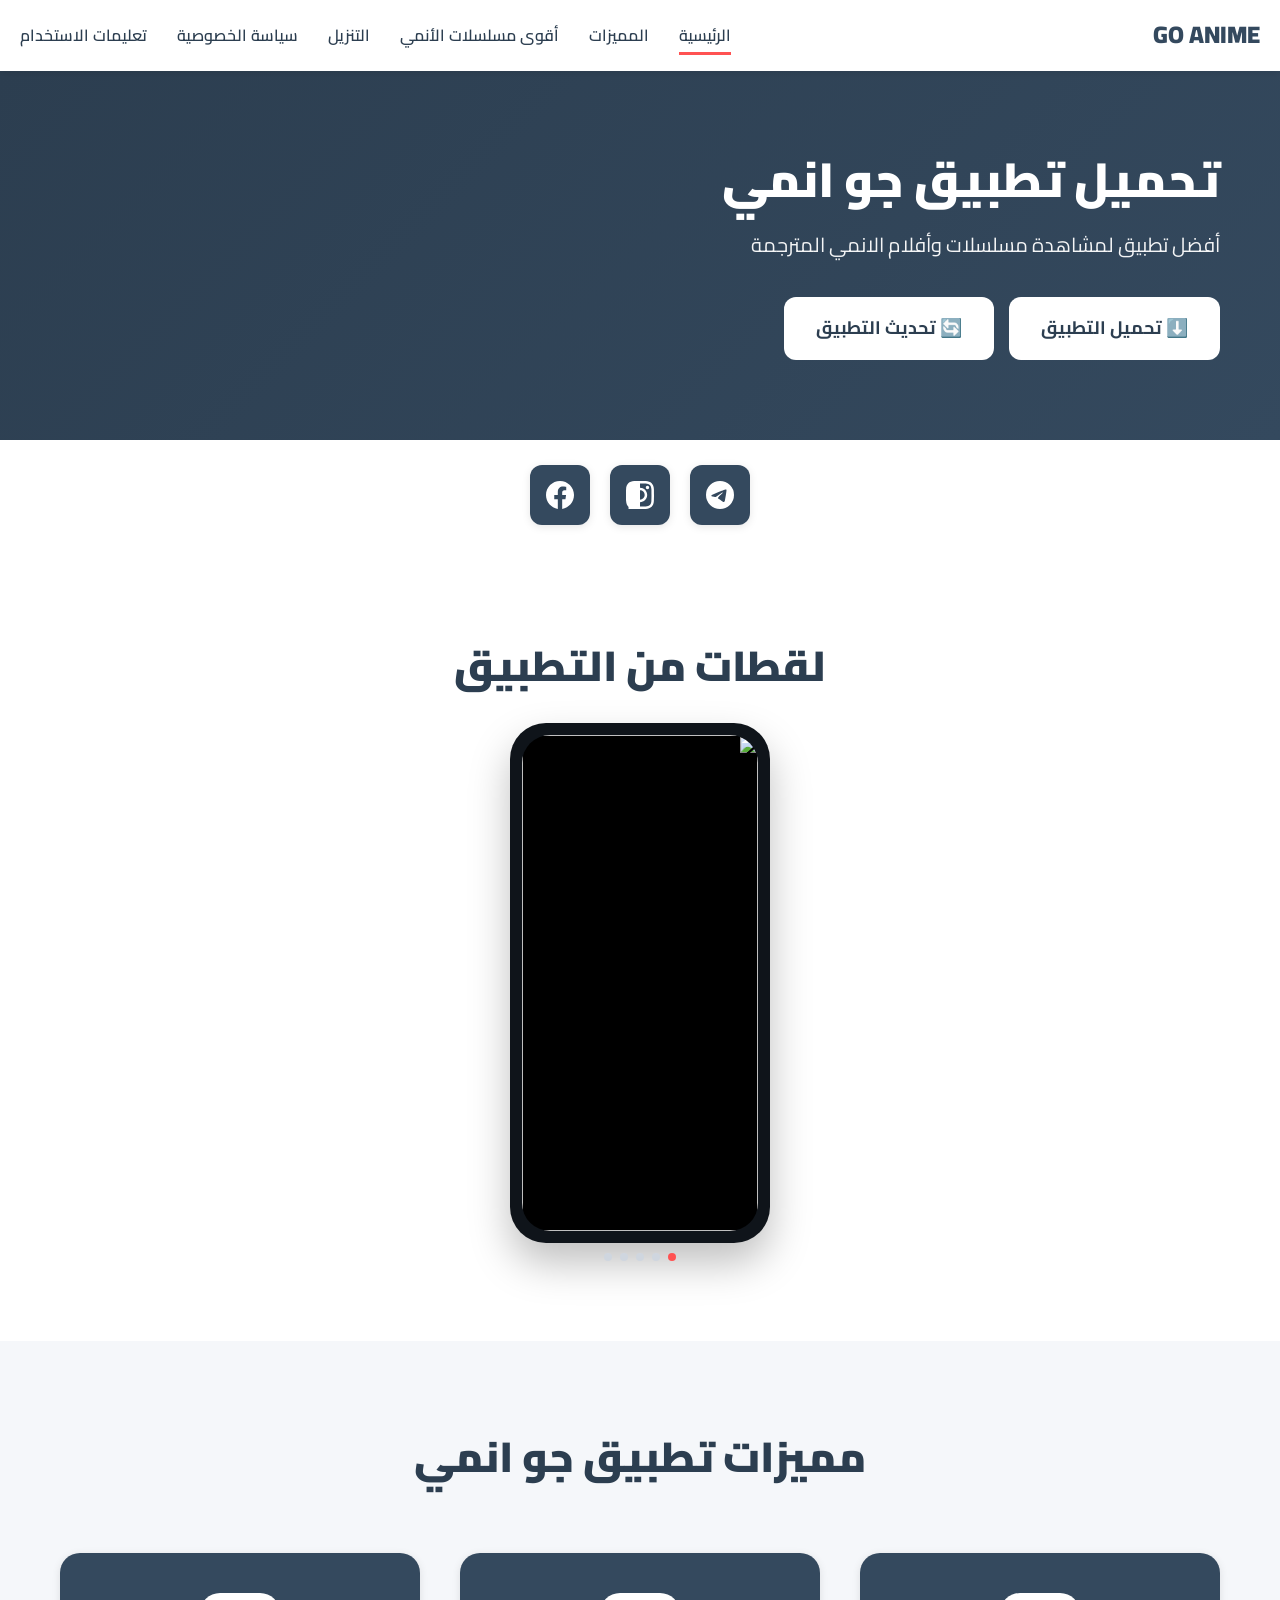
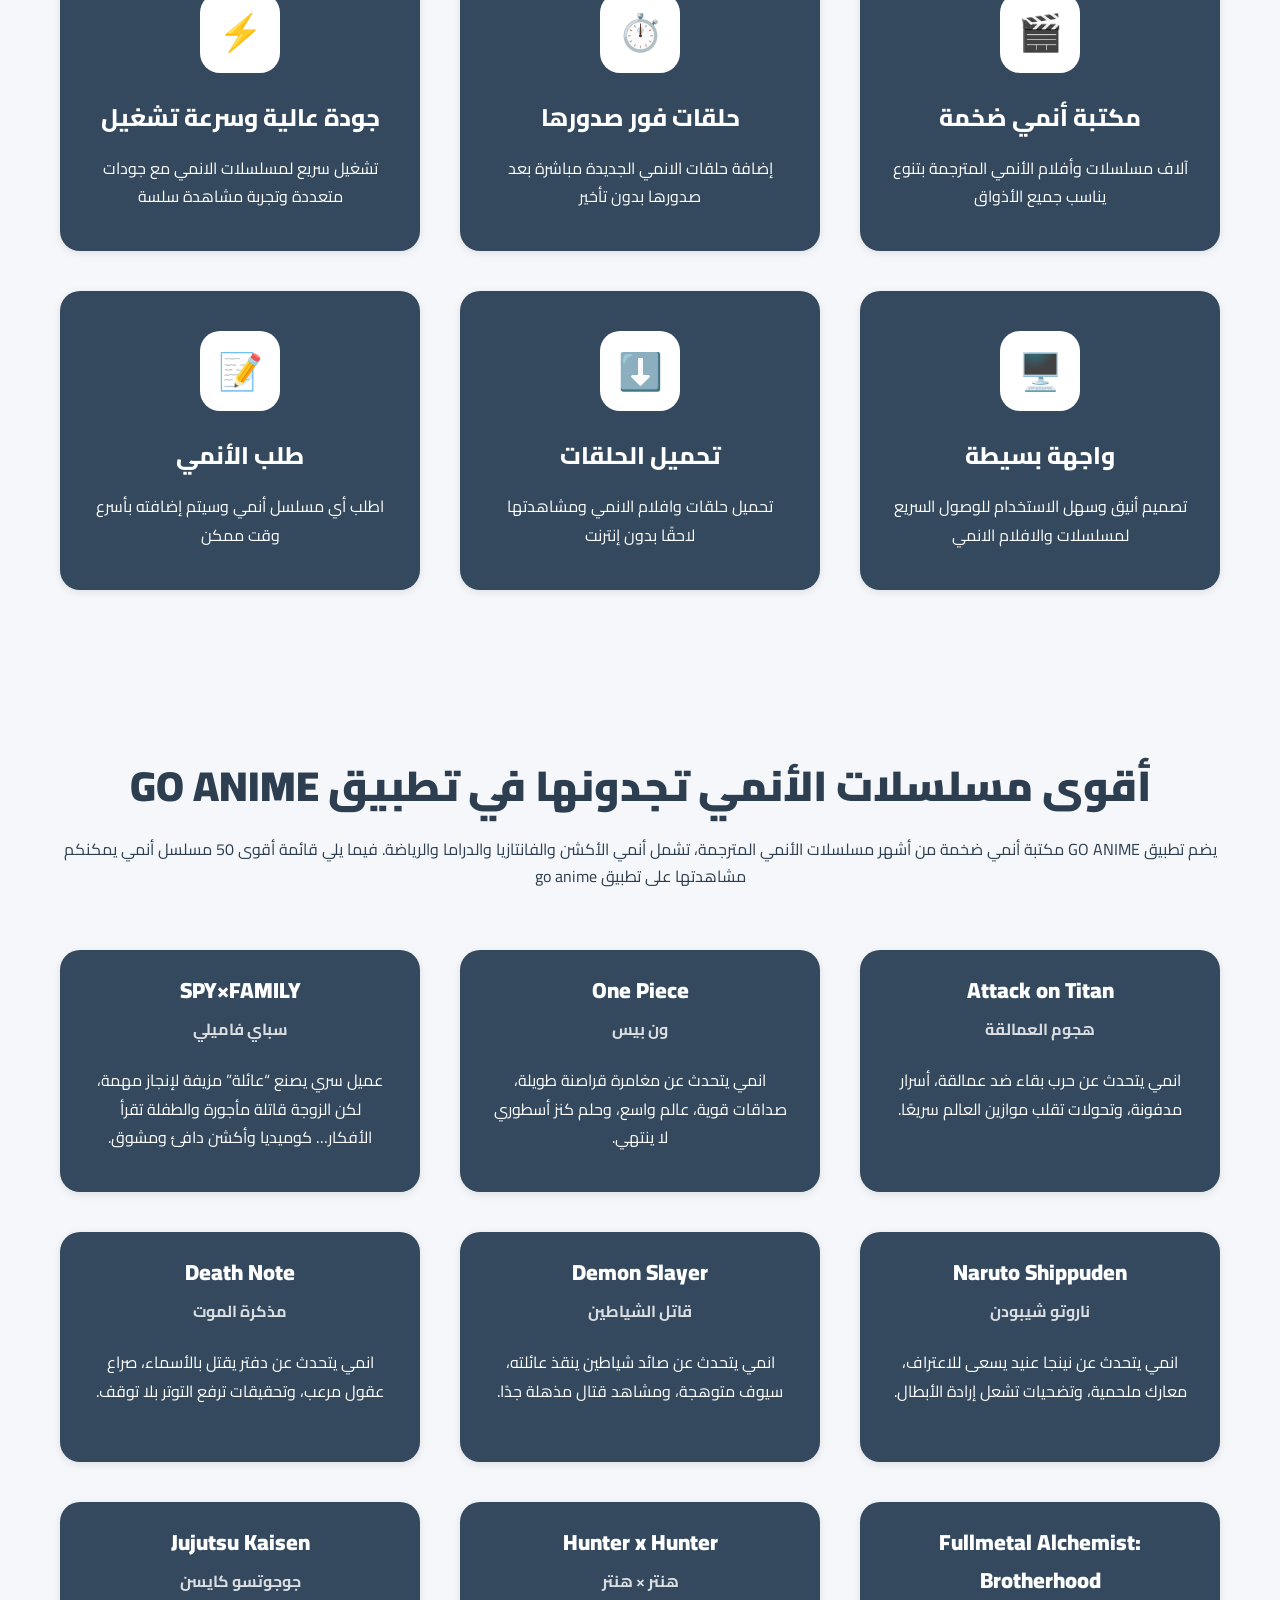
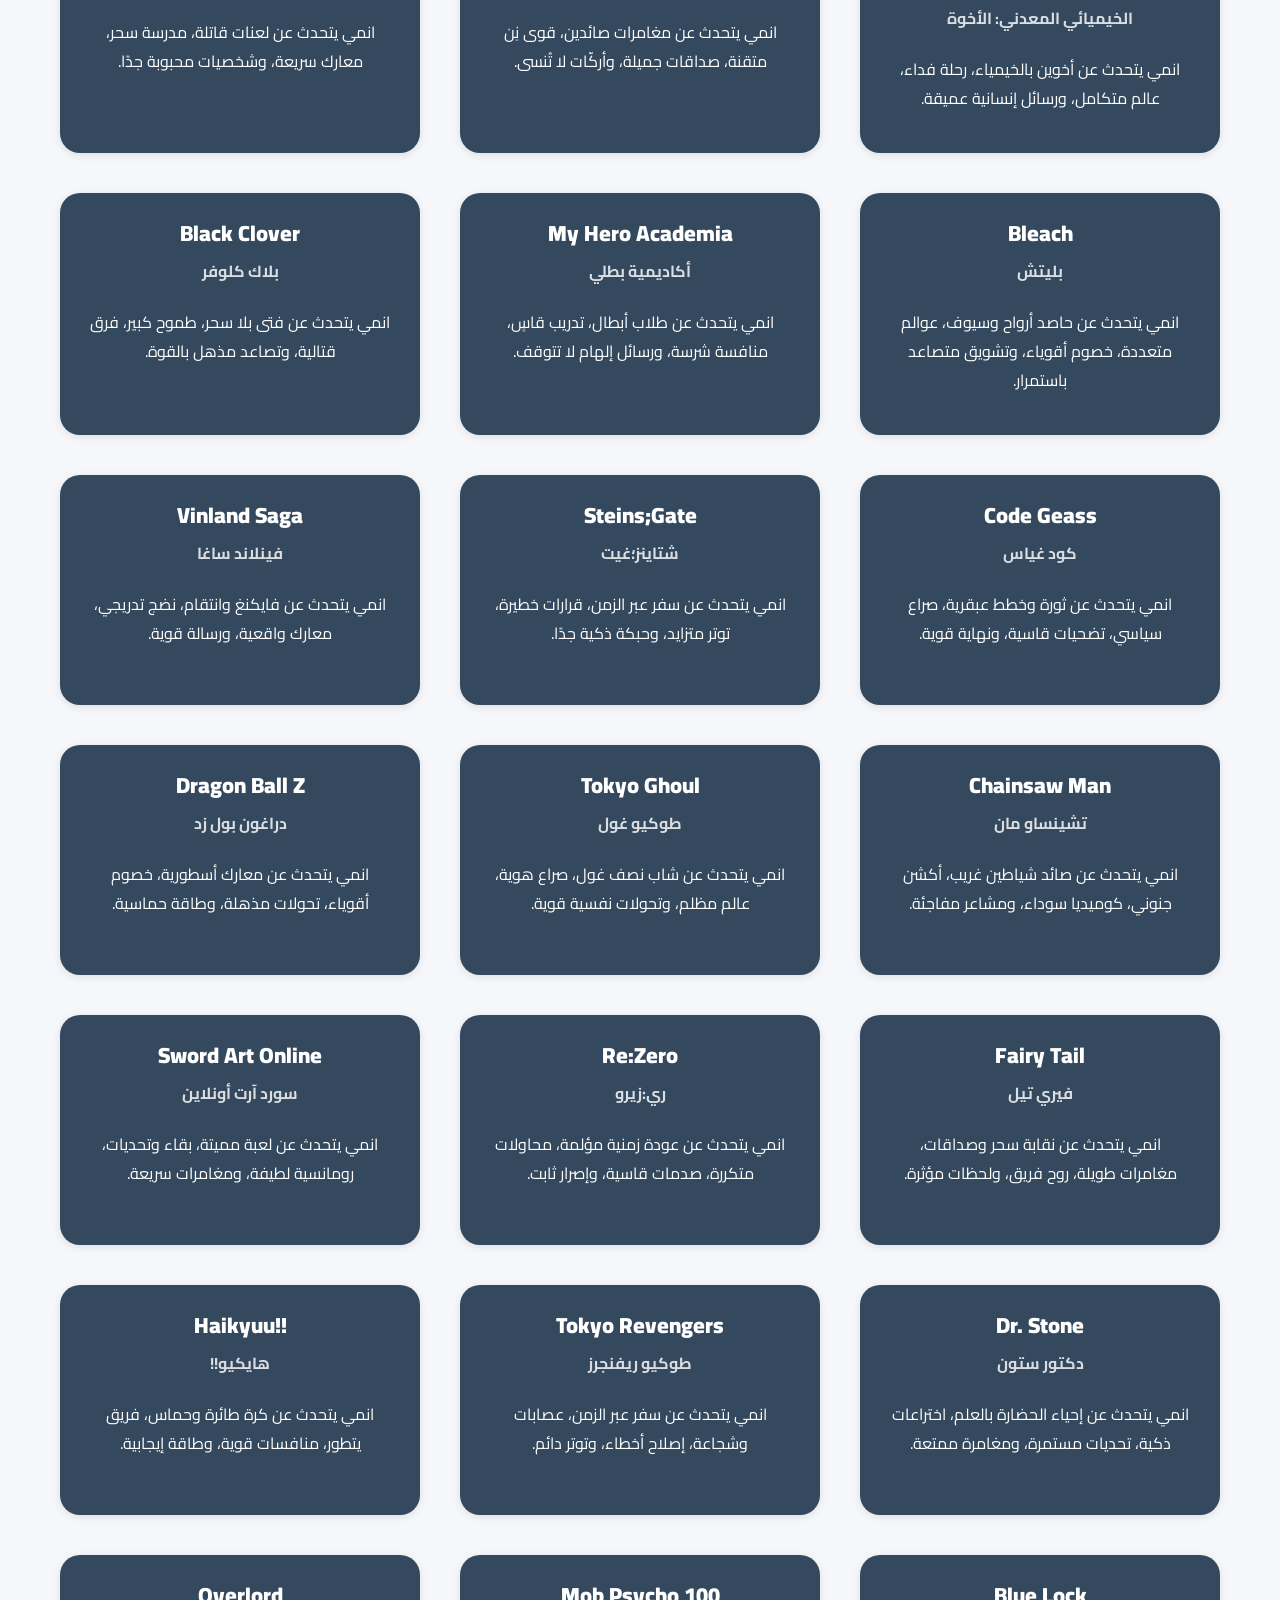
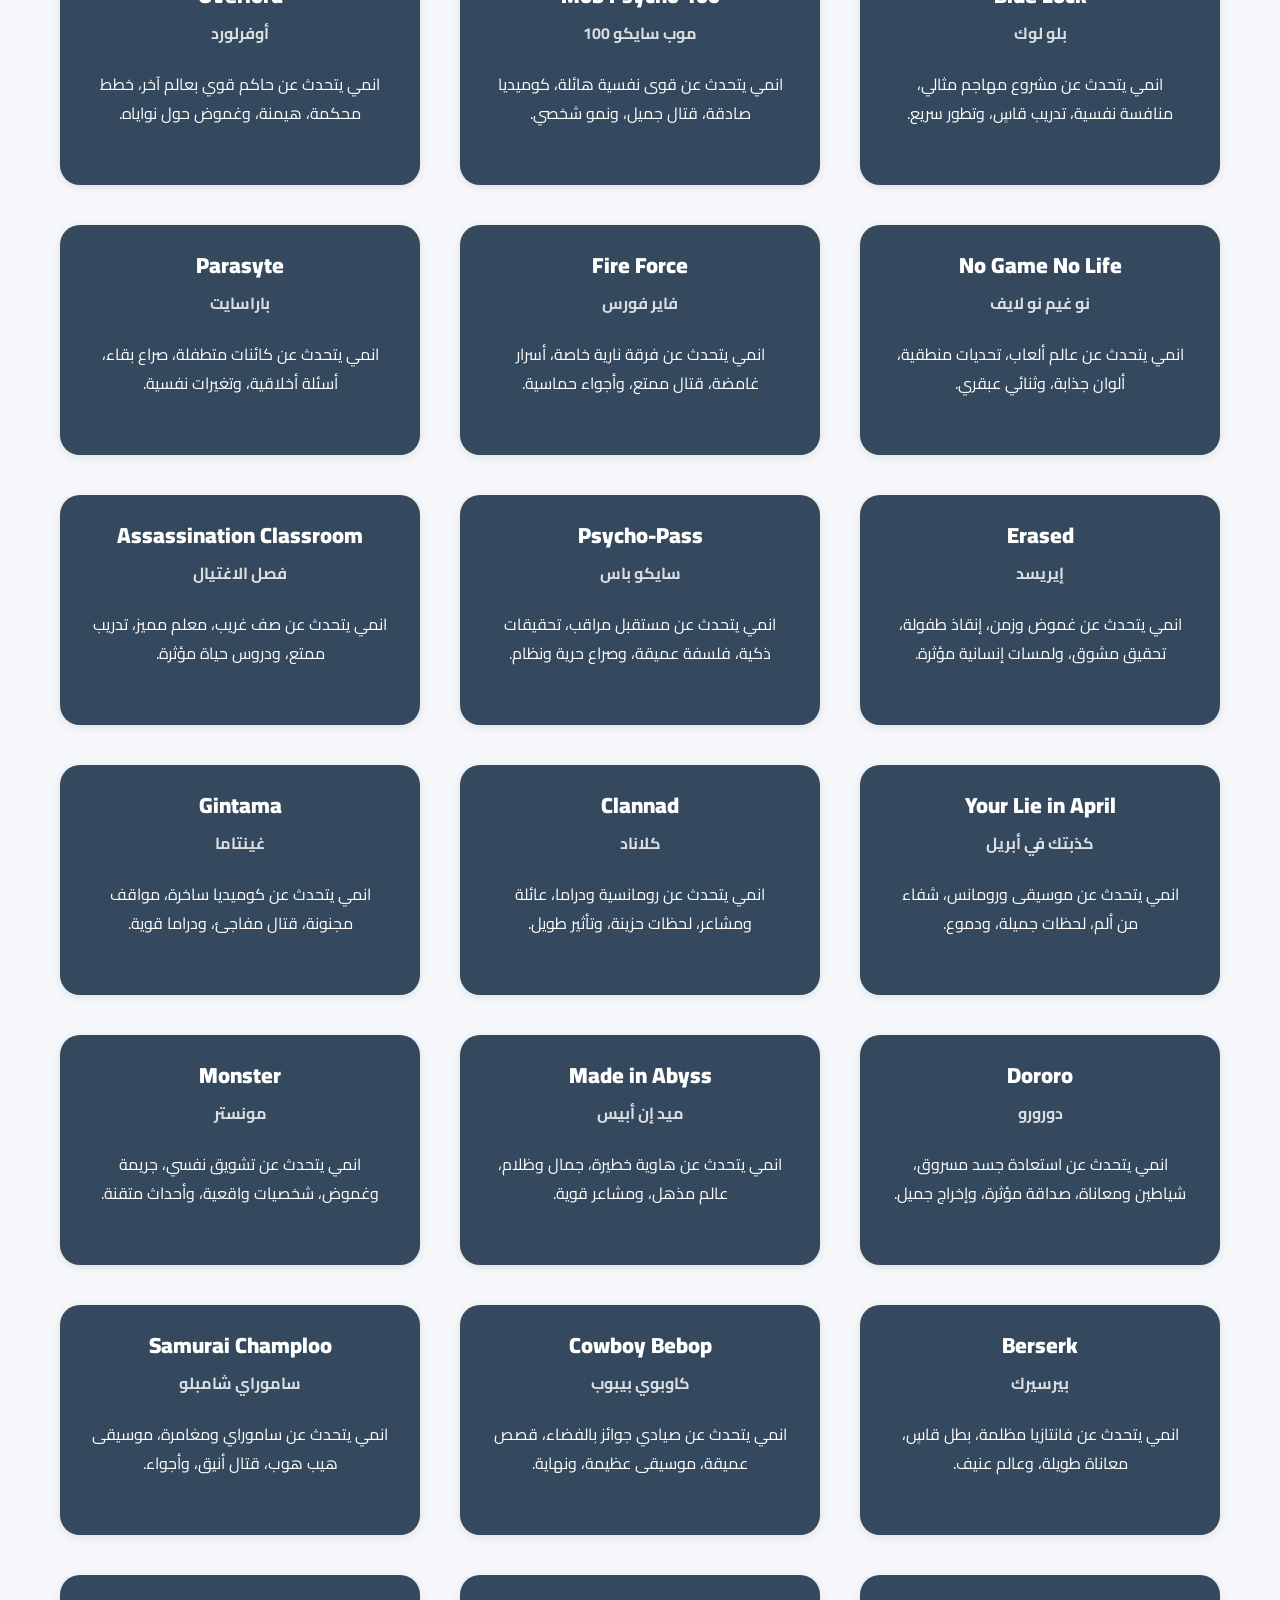
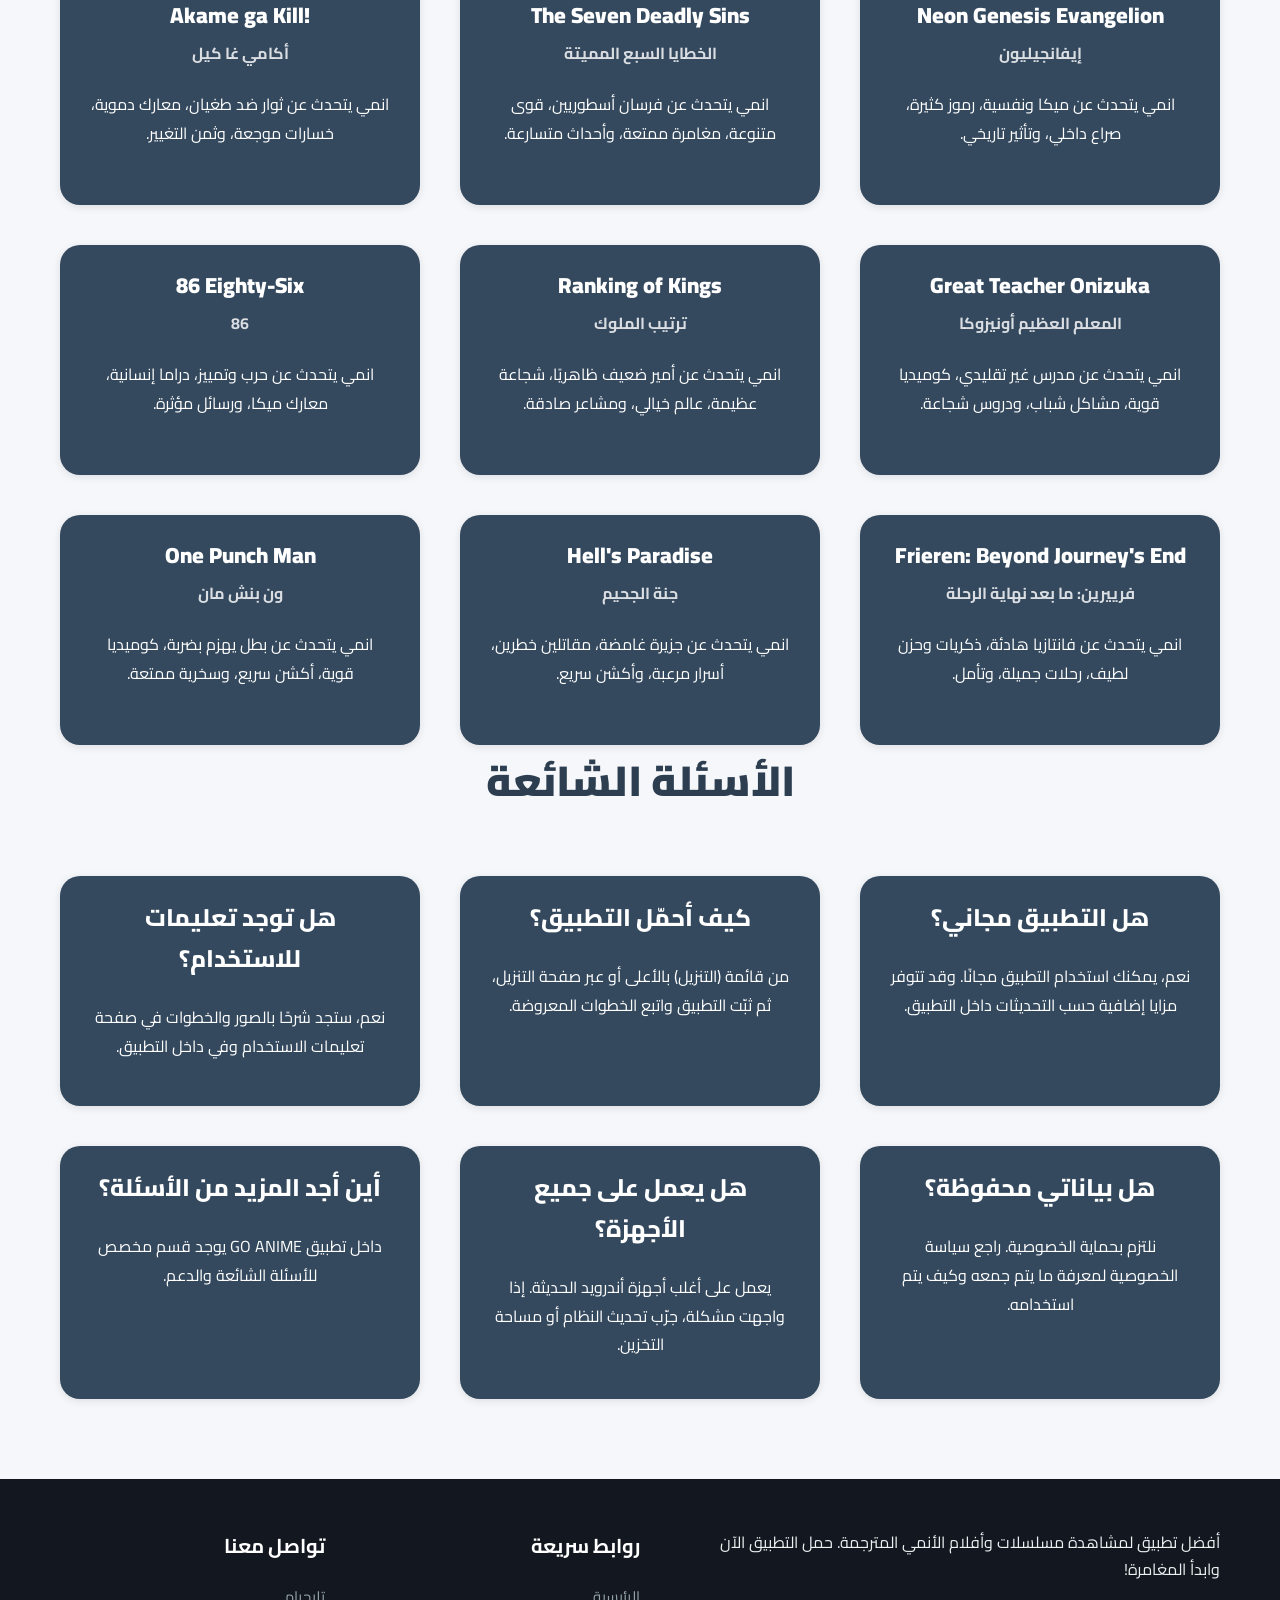
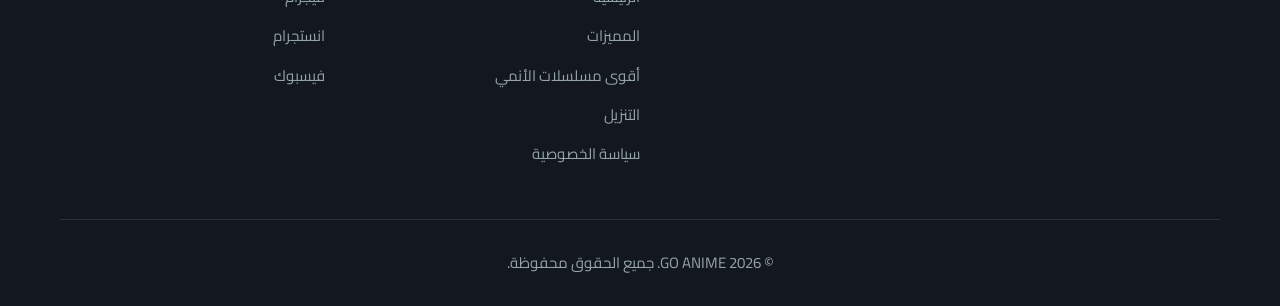
==== commit f265ddbd: "Add files via upload" ====
--- a/index.html
+++ b/index.html
@@ -20,11 +20,11 @@
 <!-- Primary Meta Tags -->
 <title>GO ANIME - تحميل تطبيق جو انمي | أفضل تطبيق لمشاهدة الأنمي المترجم</title>
 <meta content="GO ANIME - تحميل تطبيق جو انمي | أفضل تطبيق لمشاهدة الأنمي المترجم" name="title"/>
-<meta content="حمّل تطبيق جو انمي GO ANIME مجاناً - أفضل تطبيق لمشاهدة مسلسلات وأفلام الأنمي المترجمة بجودة عالية. آلاف الحلقات والأفلام بدون إعلانات مزعجة!" name="description"/>
+<meta content="GO ANIME – شاهد أحدث وأقوى مسلسلات وأفلام الأنمي المترجمة بسهولة عبر تطبيق سريع وخفيف وتجربة مشاهدة ممتعة." name="description"/>
 <meta content="أنمي, جو انمي, GO ANIME, تطبيق أنمي, تحميل انمي, مشاهدة انمي, انمي مترجم, مسلسلات أنمي, أفلام أنمي, anime app, تطبيق مشاهدة الانمي" name="keywords"/>
 <meta content="GO ANIME" name="author"/>
 <meta content="index,follow,max-image-preview:large,max-snippet:-1,max-video-preview:-1" name="robots"/>
-<link href="https://www.go-anime-app.com/" rel="canonical"/>
+<link href="https://www.go-anime-app.com/index.html" rel="canonical"/>
 <!-- Open Graph / Facebook -->
 <meta content="website" property="og:type"/>
 <meta content="https://www.go-anime-app.com/" property="og:url"/>
@@ -81,251 +81,6 @@
 <link href="https://fonts.googleapis.com" rel="preconnect"/>
 <link crossorigin="" href="https://fonts.gstatic.com" rel="preconnect"/>
 <link href="https://fonts.googleapis.com/css2?family=Cairo:wght@400;600;700;800;900&amp;family=Tajawal:wght@400;500;700;800&amp;display=swap" rel="stylesheet"/>
-<style>
-* { margin:0; padding:0; box-sizing:border-box; }
-body { font-family:'Cairo','Tajawal',sans-serif; line-height:1.7; color:#2C3E50; background:#fff; overflow-x:hidden; }
-a { text-decoration:none; }
-
-:root {
-  --primary-dark:#2C3E50;
-  --accent-color:#FF5252;
-  --light-bg:#F5F7FA;
-  --text-dark:#2C3E50;
-  --text-light:#fff;
-  --shadow-sm:0 2px 8px rgba(0,0,0,0.1);
-  --shadow-md:0 4px 16px rgba(0,0,0,0.15);
-  --feature-gray:#34495E;
-  --contact-gray:#34495E;
-}
-
-/* Containers */
-.container { max-width:1200px; margin:0 auto; padding:0 20px; }
-
-/* Navbar */
-.navbar { background:#fff; box-shadow:var(--shadow-sm); position:sticky; top:0; z-index:1000; }
-.nav-container { display:flex; justify-content:space-between; align-items:center; padding:15px 20px; }
-.logo-text { font-size:24px; font-weight:900; color:#34495E; }
-.nav-menu { display:flex; list-style:none; gap:30px; }
-.nav-menu a { color:var(--text-dark); font-weight:600; position:relative; }
-.nav-menu a::after { content:''; position:absolute; bottom:-5px; left:0; width:0; height:3px; background:var(--accent-color); transition:0.3s; }
-.nav-menu a:hover::after, .nav-menu a.active::after { width:100%; }
-.menu-toggle { display:none; flex-direction:column; gap:5px; cursor:pointer; }
-.menu-toggle span { width:25px; height:3px; background:var(--primary-dark); border-radius:2px; }
-
-/* Hero */
-.hero { background:linear-gradient(135deg,#2C3E50 0%,#34495E 100%); color:#fff; padding:80px 0; }
-.hero-content { display:grid; grid-template-columns:1fr 1fr; gap:60px; align-items:center; }
-.hero-text h1 { font-size:48px; font-weight:900; margin-bottom:20px; line-height:1.2; }
-.hero-text p { font-size:20px; margin-bottom:35px; opacity:0.95; }
-.hero-buttons { display:flex; gap:15px; flex-wrap:wrap; }
-.btn { display:inline-flex; align-items:center; gap:10px; padding:16px 32px; font-size:18px; font-weight:700; border-radius:12px; transition:all 0.3s; cursor:pointer; border:none; }
-.btn-primary { background:#fff; color:var(--primary-dark); } 
-.btn-primary:hover { transform:translateY(-3px); box-shadow:0 8px 20px rgba(0,0,0,0.2); }
-.btn-secondary { background:#fff; color:var(--primary-dark); }
-.btn-secondary:hover { transform:translateY(-3px); box-shadow:0 8px 20px rgba(0,0,0,0.2); }
-
-/* Contact Bar Buttons */
-.contact-bar { padding:25px 0; text-align:center; }
-.contact-links { display:flex; justify-content:center; gap:20px; flex-wrap:wrap; }
-.contact-btn {
-  display:flex;
-  align-items:center;
-  justify-content:center;
-  padding:15px;
-  background: var(--contact-gray);
-  border-radius:12px;
-  box-shadow: var(--shadow-sm);
-  width:60px;
-  height:60px;
-  transition:all 0.3s;
-  border:none;
-}
-.contact-btn svg {
-  width:28px;
-  height:28px;
-  fill: #fff;
-}
-.contact-btn:hover {
-  transform:translateY(-3px);
-  box-shadow: var(--shadow-md);
-  opacity:0.9;
-}
-
-/* Features */
-.features-section { padding:80px 0; background:var(--light-bg); }
-.section-title { text-align:center; margin-bottom:60px; }
-.section-title h2 { font-size:42px; font-weight:900; color:var(--text-dark); margin-bottom:15px; }
-.features-grid { display:grid; grid-template-columns:repeat(auto-fit,minmax(300px,1fr)); gap:40px; }
-.feature-card { background:var(--feature-gray); padding:40px 30px; border-radius:20px; text-align:center; box-shadow:var(--shadow-sm); transition:0.4s; cursor:pointer; color:#fff; }
-.feature-card:hover { transform:translateY(-10px); box-shadow:0 8px 32px rgba(0,0,0,0.2); }
-.feature-icon { width:80px; height:80px; margin:0 auto 25px; background:#fff; border-radius:20px; display:flex; align-items:center; justify-content:center; color:var(--feature-gray); font-size:36px; font-weight:bold; }
-.feature-card h3 { font-size:24px; font-weight:800; margin-bottom:15px; }
-.feature-card p { font-size:16px; line-height:1.8; }
-
-/* Download Section */
-.download-section { padding:80px 0; background:linear-gradient(135deg,#2C3E50 0%,#34495E 100%); color:#fff; text-align:center; }
-.download-content h2 { font-size:42px; font-weight:900; margin-bottom:20px; }
-.download-buttons { display:flex; justify-content:center; gap:20px; flex-wrap:wrap; }
-.download-buttons .btn-primary { background:#fff; color:var(--primary-dark); }
-.download-buttons .btn-primary:hover { transform:translateY(-3px); }
-.download-buttons .btn-secondary { background:#fff; color:var(--primary-dark); }
-.download-buttons .btn-secondary:hover { transform:translateY(-3px); }
-
-/* Privacy Section (kept inside page) */
-.privacy-section { padding:80px 0; background:#fff; }
-.privacy-wrap { max-width:900px; margin:0 auto; padding:0 20px; }
-.privacy-card { background:var(--light-bg); border:1px solid #e7ecf2; padding:22px; border-radius:18px; box-shadow:var(--shadow-sm); }
-.privacy-card h2 { font-size:36px; font-weight:900; margin-bottom:10px; color:var(--text-dark); text-align:center; }
-.privacy-card .muted { color:#607080; font-size:14px; text-align:center; margin-bottom:18px; }
-.privacy-card h3 { font-size:20px; margin:18px 0 8px; }
-.privacy-card p, .privacy-card li { font-size:16px; line-height:1.9; }
-.privacy-card ul { padding:0 20px; margin:8px 0; }
-.privacy-email { color:var(--accent-color); font-weight:700; }
-.privacy-cta { display:flex; justify-content:center; margin-top:16px; }
-.privacy-cta a { background:#fff; color:var(--primary-dark); border-radius:12px; padding:12px 18px; font-weight:800; box-shadow:var(--shadow-sm); transition:0.3s; }
-.privacy-cta a:hover { transform:translateY(-2px); box-shadow:var(--shadow-md); }
-
-/* Footer */
-footer { background:#131820; color:#ECF0F1; padding:50px 0 30px; }
-.footer-content { display:grid; grid-template-columns:2fr 1fr 1fr; gap:50px; margin-bottom:40px; }
-.footer-links h4 { font-size:20px; font-weight:700; margin-bottom:20px; color:#fff; }
-.footer-links ul { list-style:none; }
-.footer-links ul li { margin-bottom:12px; }
-.footer-links ul li a { color:#95A5A6; font-size:15px; transition:0.3s; }
-.footer-links ul li a:hover { color:var(--accent-color); padding-right:5px; }
-.footer-bottom { text-align:center; padding-top:30px; border-top:1px solid rgba(255,255,255,0.1); color:#95A5A6; font-size:15px; }
-
-/* Responsive */
-@media (max-width:968px) { .hero-content { grid-template-columns:1fr; gap:40px; text-align:center; } }
-@media (max-width:768px) {
-  .menu-toggle { display:flex; }
-  .nav-menu { flex-direction:column; max-height:0; overflow:hidden; transition:0.3s; }
-  .nav-menu.active { max-height:420px; }
-  .nav-menu li { border-bottom:1px solid #E0E4E8; padding:12px 0; }
-  .hero-buttons, .download-buttons { flex-direction:column; }
-  .btn { width:100%; justify-content:center; }
-  .privacy-card h2 { font-size:26px; }
-}
-@media (max-width:480px) { .hero-text h1 { font-size:28px; } .section-title h2 { font-size:26px; } .feature-card { padding:30px 20px; } }
-
-/* (Kept) screen-card styles - even if unused, per your request not to delete anything */
-.screen-card:hover{transform:translateY(-6px);box-shadow:var(--shadow-md);}
-.screen-card img{width:100%;display:block;}
-.screen-card .cap{padding:8px 10px;font-size:13px;color:#607080;text-align:center;}
-
-/* ===== Screenshots title centered above phone (WEB + MOBILE) ===== */
-.screens-section{
-  padding:80px 0;
-  background:#fff;
-}
-.screens-header{
-  text-align:center;
-  margin-bottom:22px;
-}
-.screens-header h2{
-  font-size:42px;
-  font-weight:900;
-  color:var(--text-dark);
-  margin:0;
-}
-.screens-layout{
-  display:flex;
-  justify-content:center;
-}
-@media (max-width:480px){
-  .screens-header h2{ font-size:26px; }
-}
-/* ===== End screenshots title styles ===== */
-
-.phone-wrap{display:flex;justify-content:center;}
-.phone{
-  width:260px;
-  height:520px;
-  border-radius:36px;
-  background:#0f141a;
-  padding:12px;
-  box-shadow:0 20px 40px rgba(0,0,0,.25);
-}
-.phone-screen{
-  width:100%;
-  height:100%;
-  border-radius:28px;
-  overflow:hidden;
-  background:#000;
-}
-.phone-screen img{
-  width:100%;
-  height:100%;
-  object-fit:cover;
-  transition:opacity .25s ease;
-}
-
-.phone-dots{
-  display:flex;
-  justify-content:center;
-  gap:8px;
-  margin-top:10px;
-}
-.phone-dots span{
-  width:8px;height:8px;border-radius:50%;
-  background:#cfd6df;
-}
-.phone-dots span.active{background:var(--accent-color);}
-
-@media(max-width:900px){
-  .screens-layout{grid-template-columns:1fr;}
-  .phone{margin-top:25px;}
-}
-/* ===== Top Anime Section (Grid + SEO cards) ===== */
-.anime-grid{
-  display:grid;
-  grid-template-columns:repeat(auto-fit,minmax(300px,1fr));
-  gap:40px;
-}
-.anime-title{ margin:0 0 10px; }
-.anime-title .en{
-  display:block;
-  font-size:22px;
-  font-weight:900;
-  margin-bottom:6px;
-  direction:ltr;
-  unicode-bidi:bidi-override;
-}
-.anime-title .ar{
-  display:block;
-  font-size:16px;
-  font-weight:700;
-  color:rgba(255,255,255,0.82);
-}
-
-/* Hide icons in Top Anime cards (keep HTML clean) */
-#top-anime .feature-icon{ display:none !important; }
-
-/* Equal height cards for professional grid */
-#top-anime .feature-card{
-  display:flex;
-  flex-direction:column;
-  min-height:230px;
-  padding-top:22px;
-}
-
-/* Keep description aligned */
-#top-anime .feature-card p{
-  margin-top:8px;
-  flex-grow:1;
-  display:-webkit-box;
-  -webkit-line-clamp:3;
-  -webkit-box-orient:vertical;
-  overflow:hidden;
-}
-/* ===== End Top Anime Section ===== */
-
-/* FAQ cards (إطار طولي) */
-.faq-card{min-height:170px}
-/* Navbar right align (RTL) */
-.nav-container{justify-content:space-between}
-.nav-menu{margin-right:auto}
-</style>
 <!-- STEP5_BREADCRUMB -->
 <script type="application/ld+json">
 {
@@ -374,7 +129,7 @@
   ]
 }
 </script>
-</head>
+<link href="style.css" rel="stylesheet"/></head>
 <body>
 <!-- Navbar -->
 <nav class="navbar">
@@ -383,7 +138,6 @@
 <ul class="nav-menu" id="navMenu"><li><a class="active" href="#home">الرئيسية</a></li><li><a href="#features">المميزات</a></li><li><a href="#top-anime">أقوى مسلسلات الأنمي</a></li><li><a href="https://www.go-anime-app.com/download.html" rel="noopener" target="_blank">التنزيل</a></li><li><a href="https://www.go-anime-app.com/privacy-policy.html" rel="noopener" target="_blank">سياسة الخصوصية</a></li><li><a href="https://www.go-anime-app.com/how-to-use.html" rel="noopener" target="_blank">تعليمات الاستخدام</a></li></ul>
 <div class="menu-toggle" onclick="toggleMenu()"><span></span><span></span><span></span></div>
 </div>
-
 </nav>
 <!-- Hero -->
 <section class="hero" id="home">
@@ -404,17 +158,17 @@
 <section class="contact-bar">
 <div class="container">
 <div class="contact-links">
-<a aria-label="Telegram" class="contact-btn" href="https://t.me/goanimeapp" target="_blank">
+<a aria-label="Telegram" class="contact-btn" href="https://t.me/goanimeapp" rel="noopener" target="_blank">
 <svg viewbox="0 0 24 24" xmlns="http://www.w3.org/2000/svg">
 <path d="M11.944 0A12 12 0 0 0 0 12a12 12 0 0 0 12 12 12 12 0 0 0 12-12A12 12 0 0 0 12 0a12 12 0 0 0-.056 0zm4.962 7.224c.1-.002.321.023.465.14a.506.506 0 0 1 .171.325c.016.093.036.306.02.472-.18 1.898-.962 6.502-1.36 8.627-.168.9-.499 1.201-.82 1.23-.696.065-1.225-.46-1.9-.902-1.056-.693-1.653-1.124-2.678-1.8-1.185-.78-.417-1.21.258-1.91.177-.184 3.247-2.977 3.307-3.23.007-.032.014-.15-.056-.212s-.174-.041-.249-.024c-.106.024-1.793 1.14-5.061 3.345-.48.33-.913.49-1.302.48-.428-.008-1.252-.241-1.865-.44-.752-.245-1.349-.374-1.297-.789.027-.216.325-.437.893-.663 3.498-1.524 5.83-2.529 6.998-3.014 3.332-1.386 4.025-1.627 4.476-1.635z"></path>
 </svg>
 </a>
-<a aria-label="Instagram" class="contact-btn" href="https://www.instagram.com/goanimeapp" target="_blank" rel="noopener">
+<a aria-label="Instagram" class="contact-btn" href="https://www.instagram.com/goanimeapp" rel="noopener" target="_blank">
 <svg viewbox="0 0 24 24" xmlns="http://www.w3.org/2000/svg">
 <path d="M12 2.163c3.204 0 3.584.012 4.85.07 3.252.148 4.771 1.691 4.919 4.919.058 1.265.069 1.645.069 4.849 0 3.205-.012 3.584-.069 4.849-.149 3.225-1.664 4.771-4.919 4.919-1.266.058-1.644.07-4.85.07-3.204 0-3.584-.012-4.849-.07-3.26-.149-4.771-1.699-4.919-4.92-.058 1.265-.07 1.644-.07 4.849 0 3.204.013 3.583.07 4.849.149 3.227 1.664 4.771 4.919 4.919 1.266-.057 1.645-.069 4.849-.069zm0-2.163c-3.259 0-3.667.014-4.947.072-4.358.2-6.78 2.618-6.98 6.98-.059 1.281-.073 1.689-.073 4.948 0 3.259.014 3.668.072 4.948.2 4.358 2.618 6.78 6.98 6.98 1.281.058 1.689.072 4.948.072 3.259 0 3.668-.014 4.948-.072 4.354-.2 6.782-2.618 6.979-6.98.059-1.28.073-1.689.073-4.948 0-3.259-.014-3.667-.072-4.947-.196-4.354-2.617-6.78-6.979-6.98-1.281-.059-1.69-.073-4.949-.073zm0 5.838c-3.403 0-6.162 2.759-6.162 6.162s2.759 6.163 6.162 6.163 6.162-2.759 6.162-6.163c0-3.403-2.759-6.162-6.162-6.162zm0 10.162c-2.209 0-4-1.79-4-4 0-2.209 1.791-4 4-4s4 1.791 4 4c0 2.21-1.791 4-4 4zm6.406-11.845c-.796 0-1.441.645-1.441 1.44s.645 1.44 1.441 1.44c.795 0 1.439-.645 1.439-1.44s-.644-1.44-1.439-1.44z"></path>
 </svg>
 </a>
-<a aria-label="Facebook" class="contact-btn" href="https://www.facebook.com/goanimeapp" target="_blank">
+<a aria-label="Facebook" class="contact-btn" href="https://www.facebook.com/goanimeapp" rel="noopener" target="_blank">
 <svg viewbox="0 0 24 24" xmlns="http://www.w3.org/2000/svg">
 <path d="M24 12.073c0-6.627-5.373-12-12-12s-12 5.373-12 12c0 5.99 4.388 10.954 10.125 11.854v-8.385H7.078v-3.47h3.047V9.43c0-3.007 1.792-4.669 4.533-4.669 1.312 0 2.686.235 2.686.235v2.953H15.83c-1.491 0-1.956.925-1.956 1.874v2.25h3.328l-.532 3.47h-2.796v8.385C19.612 23.027 24 18.062 24 12.073z"></path>
 </svg>
@@ -435,7 +189,7 @@
 <div aria-label="عرض لقطات التطبيق داخل إطار هاتف" class="phone">
 <div class="phone-screen">
 <!-- Performance: lazy + async decode (no visual change) -->
-<img alt="لقطة التطبيق داخل إطار هاتف" decoding="async" fetchpriority="high" id="phoneShot" loading="eager" src="images/screen-home.jpg"/>
+<picture><source srcset="images/screen-home.webp" type="image/webp"><img src="images/screen-home.jpg" loading="lazy" decoding="async" alt=""></picture>
 </div>
 </div>
 <div aria-hidden="true" class="phone-dots">
@@ -483,7 +237,6 @@
 <h3 class="anime-title"><span class="en">SPY×FAMILY</span><span class="ar">سباي فاميلي</span></h3>
 <p>عميل سري يصنع “عائلة” مزيفة لإنجاز مهمة، لكن الزوجة قاتلة مأجورة والطفلة تقرأ الأفكار… كوميديا وأكشن دافئ ومشوق.</p>
 </div>
-
 <div class="feature-card"><div class="feature-icon">⚔️</div>
 <h3 class="anime-title"><span class="en">Naruto Shippuden</span><span class="ar">ناروتو شيبودن</span></h3>
 <p>انمي يتحدث عن نينجا عنيد يسعى للاعتراف، معارك ملحمية، وتضحيات تشعل إرادة الأبطال.</p>
@@ -680,7 +433,6 @@
 </div>
 </section>
 <!-- Download Section -->
-
 <!-- Footer -->
 <footer>
 <div class="container">
@@ -702,9 +454,9 @@
 <div class="footer-links">
 <h4>تواصل معنا</h4>
 <ul>
-<li><a href="https://t.me/goanimeapp" target="_blank">تليجرام</a></li>
-<li><a href="https://www.instagram.com/goanimeapp" target="_blank" rel="noopener">انستجرام</a></li>
-<li><a href="https://www.facebook.com/goanimeapp" target="_blank">فيسبوك</a></li>
+<li><a href="https://t.me/goanimeapp" rel="noopener" target="_blank">تليجرام</a></li>
+<li><a href="https://www.instagram.com/goanimeapp" rel="noopener" target="_blank">انستجرام</a></li>
+<li><a href="https://www.facebook.com/goanimeapp" rel="noopener" target="_blank">فيسبوك</a></li>
 </ul>
 </div>
 </div>
--- a/style.css
+++ b/style.css
@@ -0,0 +1,243 @@
+* { margin:0; padding:0; box-sizing:border-box; }
+body { font-family:'Cairo','Tajawal',sans-serif; line-height:1.7; color:#2C3E50; background:#fff; overflow-x:hidden; }
+a { text-decoration:none; }
+
+:root {
+  --primary-dark:#2C3E50;
+  --accent-color:#FF5252;
+  --light-bg:#F5F7FA;
+  --text-dark:#2C3E50;
+  --text-light:#fff;
+  --shadow-sm:0 2px 8px rgba(0,0,0,0.1);
+  --shadow-md:0 4px 16px rgba(0,0,0,0.15);
+  --feature-gray:#34495E;
+  --contact-gray:#34495E;
+}
+
+/* Containers */
+.container { max-width:1200px; margin:0 auto; padding:0 20px; }
+
+/* Navbar */
+.navbar { background:#fff; box-shadow:var(--shadow-sm); position:sticky; top:0; z-index:1000; }
+.nav-container { display:flex; justify-content:space-between; align-items:center; padding:15px 20px; }
+.logo-text { font-size:24px; font-weight:900; color:#34495E; }
+.nav-menu { display:flex; list-style:none; gap:30px; }
+.nav-menu a { color:var(--text-dark); font-weight:600; position:relative; }
+.nav-menu a::after { content:''; position:absolute; bottom:-5px; left:0; width:0; height:3px; background:var(--accent-color); transition:0.3s; }
+.nav-menu a:hover::after, .nav-menu a.active::after { width:100%; }
+.menu-toggle { display:none; flex-direction:column; gap:5px; cursor:pointer; }
+.menu-toggle span { width:25px; height:3px; background:var(--primary-dark); border-radius:2px; }
+
+/* Hero */
+.hero { background:linear-gradient(135deg,#2C3E50 0%,#34495E 100%); color:#fff; padding:80px 0; }
+.hero-content { display:grid; grid-template-columns:1fr 1fr; gap:60px; align-items:center; }
+.hero-text h1 { font-size:48px; font-weight:900; margin-bottom:20px; line-height:1.2; }
+.hero-text p { font-size:20px; margin-bottom:35px; opacity:0.95; }
+.hero-buttons { display:flex; gap:15px; flex-wrap:wrap; }
+.btn { display:inline-flex; align-items:center; gap:10px; padding:16px 32px; font-size:18px; font-weight:700; border-radius:12px; transition:all 0.3s; cursor:pointer; border:none; }
+.btn-primary { background:#fff; color:var(--primary-dark); } 
+.btn-primary:hover { transform:translateY(-3px); box-shadow:0 8px 20px rgba(0,0,0,0.2); }
+.btn-secondary { background:#fff; color:var(--primary-dark); }
+.btn-secondary:hover { transform:translateY(-3px); box-shadow:0 8px 20px rgba(0,0,0,0.2); }
+
+/* Contact Bar Buttons */
+.contact-bar { padding:25px 0; text-align:center; }
+.contact-links { display:flex; justify-content:center; gap:20px; flex-wrap:wrap; }
+.contact-btn {
+  display:flex;
+  align-items:center;
+  justify-content:center;
+  padding:15px;
+  background: var(--contact-gray);
+  border-radius:12px;
+  box-shadow: var(--shadow-sm);
+  width:60px;
+  height:60px;
+  transition:all 0.3s;
+  border:none;
+}
+.contact-btn svg {
+  width:28px;
+  height:28px;
+  fill: #fff;
+}
+.contact-btn:hover {
+  transform:translateY(-3px);
+  box-shadow: var(--shadow-md);
+  opacity:0.9;
+}
+
+/* Features */
+.features-section { padding:80px 0; background:var(--light-bg); }
+.section-title { text-align:center; margin-bottom:60px; }
+.section-title h2 { font-size:42px; font-weight:900; color:var(--text-dark); margin-bottom:15px; }
+.features-grid { display:grid; grid-template-columns:repeat(auto-fit,minmax(300px,1fr)); gap:40px; }
+.feature-card { background:var(--feature-gray); padding:40px 30px; border-radius:20px; text-align:center; box-shadow:var(--shadow-sm); transition:0.4s; cursor:pointer; color:#fff; }
+.feature-card:hover { transform:translateY(-10px); box-shadow:0 8px 32px rgba(0,0,0,0.2); }
+.feature-icon { width:80px; height:80px; margin:0 auto 25px; background:#fff; border-radius:20px; display:flex; align-items:center; justify-content:center; color:var(--feature-gray); font-size:36px; font-weight:bold; }
+.feature-card h3 { font-size:24px; font-weight:800; margin-bottom:15px; }
+.feature-card p { font-size:16px; line-height:1.8; }
+
+/* Download Section */
+.download-section { padding:80px 0; background:linear-gradient(135deg,#2C3E50 0%,#34495E 100%); color:#fff; text-align:center; }
+.download-content h2 { font-size:42px; font-weight:900; margin-bottom:20px; }
+.download-buttons { display:flex; justify-content:center; gap:20px; flex-wrap:wrap; }
+.download-buttons .btn-primary { background:#fff; color:var(--primary-dark); }
+.download-buttons .btn-primary:hover { transform:translateY(-3px); }
+.download-buttons .btn-secondary { background:#fff; color:var(--primary-dark); }
+.download-buttons .btn-secondary:hover { transform:translateY(-3px); }
+
+/* Privacy Section (kept inside page) */
+.privacy-section { padding:80px 0; background:#fff; }
+.privacy-wrap { max-width:900px; margin:0 auto; padding:0 20px; }
+.privacy-card { background:var(--light-bg); border:1px solid #e7ecf2; padding:22px; border-radius:18px; box-shadow:var(--shadow-sm); }
+.privacy-card h2 { font-size:36px; font-weight:900; margin-bottom:10px; color:var(--text-dark); text-align:center; }
+.privacy-card .muted { color:#607080; font-size:14px; text-align:center; margin-bottom:18px; }
+.privacy-card h3 { font-size:20px; margin:18px 0 8px; }
+.privacy-card p, .privacy-card li { font-size:16px; line-height:1.9; }
+.privacy-card ul { padding:0 20px; margin:8px 0; }
+.privacy-email { color:var(--accent-color); font-weight:700; }
+.privacy-cta { display:flex; justify-content:center; margin-top:16px; }
+.privacy-cta a { background:#fff; color:var(--primary-dark); border-radius:12px; padding:12px 18px; font-weight:800; box-shadow:var(--shadow-sm); transition:0.3s; }
+.privacy-cta a:hover { transform:translateY(-2px); box-shadow:var(--shadow-md); }
+
+/* Footer */
+footer { background:#131820; color:#ECF0F1; padding:50px 0 30px; }
+.footer-content { display:grid; grid-template-columns:2fr 1fr 1fr; gap:50px; margin-bottom:40px; }
+.footer-links h4 { font-size:20px; font-weight:700; margin-bottom:20px; color:#fff; }
+.footer-links ul { list-style:none; }
+.footer-links ul li { margin-bottom:12px; }
+.footer-links ul li a { color:#95A5A6; font-size:15px; transition:0.3s; }
+.footer-links ul li a:hover { color:var(--accent-color); padding-right:5px; }
+.footer-bottom { text-align:center; padding-top:30px; border-top:1px solid rgba(255,255,255,0.1); color:#95A5A6; font-size:15px; }
+
+/* Responsive */
+@media (max-width:968px) { .hero-content { grid-template-columns:1fr; gap:40px; text-align:center; } }
+@media (max-width:768px) {
+  .menu-toggle { display:flex; }
+  .nav-menu { flex-direction:column; max-height:0; overflow:hidden; transition:0.3s; }
+  .nav-menu.active { max-height:420px; }
+  .nav-menu li { border-bottom:1px solid #E0E4E8; padding:12px 0; }
+  .hero-buttons, .download-buttons { flex-direction:column; }
+  .btn { width:100%; justify-content:center; }
+  .privacy-card h2 { font-size:26px; }
+}
+@media (max-width:480px) { .hero-text h1 { font-size:28px; } .section-title h2 { font-size:26px; } .feature-card { padding:30px 20px; } }
+
+/* (Kept) screen-card styles - even if unused, per your request not to delete anything */
+.screen-card:hover{transform:translateY(-6px);box-shadow:var(--shadow-md);}
+.screen-card img{width:100%;display:block;}
+.screen-card .cap{padding:8px 10px;font-size:13px;color:#607080;text-align:center;}
+
+/* ===== Screenshots title centered above phone (WEB + MOBILE) ===== */
+.screens-section{
+  padding:80px 0;
+  background:#fff;
+}
+.screens-header{
+  text-align:center;
+  margin-bottom:22px;
+}
+.screens-header h2{
+  font-size:42px;
+  font-weight:900;
+  color:var(--text-dark);
+  margin:0;
+}
+.screens-layout{
+  display:flex;
+  justify-content:center;
+}
+@media (max-width:480px){
+  .screens-header h2{ font-size:26px; }
+}
+/* ===== End screenshots title styles ===== */
+
+.phone-wrap{display:flex;justify-content:center;}
+.phone{
+  width:260px;
+  height:520px;
+  border-radius:36px;
+  background:#0f141a;
+  padding:12px;
+  box-shadow:0 20px 40px rgba(0,0,0,.25);
+}
+.phone-screen{
+  width:100%;
+  height:100%;
+  border-radius:28px;
+  overflow:hidden;
+  background:#000;
+}
+.phone-screen img{
+  width:100%;
+  height:100%;
+  object-fit:cover;
+  transition:opacity .25s ease;
+}
+
+.phone-dots{
+  display:flex;
+  justify-content:center;
+  gap:8px;
+  margin-top:10px;
+}
+.phone-dots span{
+  width:8px;height:8px;border-radius:50%;
+  background:#cfd6df;
+}
+.phone-dots span.active{background:var(--accent-color);}
+
+@media(max-width:900px){
+  .screens-layout{grid-template-columns:1fr;}
+  .phone{margin-top:25px;}
+}
+/* ===== Top Anime Section (Grid + SEO cards) ===== */
+.anime-grid{
+  display:grid;
+  grid-template-columns:repeat(auto-fit,minmax(300px,1fr));
+  gap:40px;
+}
+.anime-title{ margin:0 0 10px; }
+.anime-title .en{
+  display:block;
+  font-size:22px;
+  font-weight:900;
+  margin-bottom:6px;
+  direction:ltr;
+  unicode-bidi:bidi-override;
+}
+.anime-title .ar{
+  display:block;
+  font-size:16px;
+  font-weight:700;
+  color:rgba(255,255,255,0.82);
+}
+
+/* Hide icons in Top Anime cards (keep HTML clean) */
+#top-anime .feature-icon{ display:none !important; }
+
+/* Equal height cards for professional grid */
+#top-anime .feature-card{
+  display:flex;
+  flex-direction:column;
+  min-height:230px;
+  padding-top:22px;
+}
+
+/* Keep description aligned */
+#top-anime .feature-card p{
+  margin-top:8px;
+  flex-grow:1;
+  display:-webkit-box;
+  -webkit-line-clamp:3;
+  -webkit-box-orient:vertical;
+  overflow:hidden;
+}
+/* ===== End Top Anime Section ===== */
+
+/* FAQ cards (إطار طولي) */
+.faq-card{min-height:170px}
+/* Navbar right align (RTL) */
+.nav-container{justify-content:space-between}
+.nav-menu{margin-right:auto}
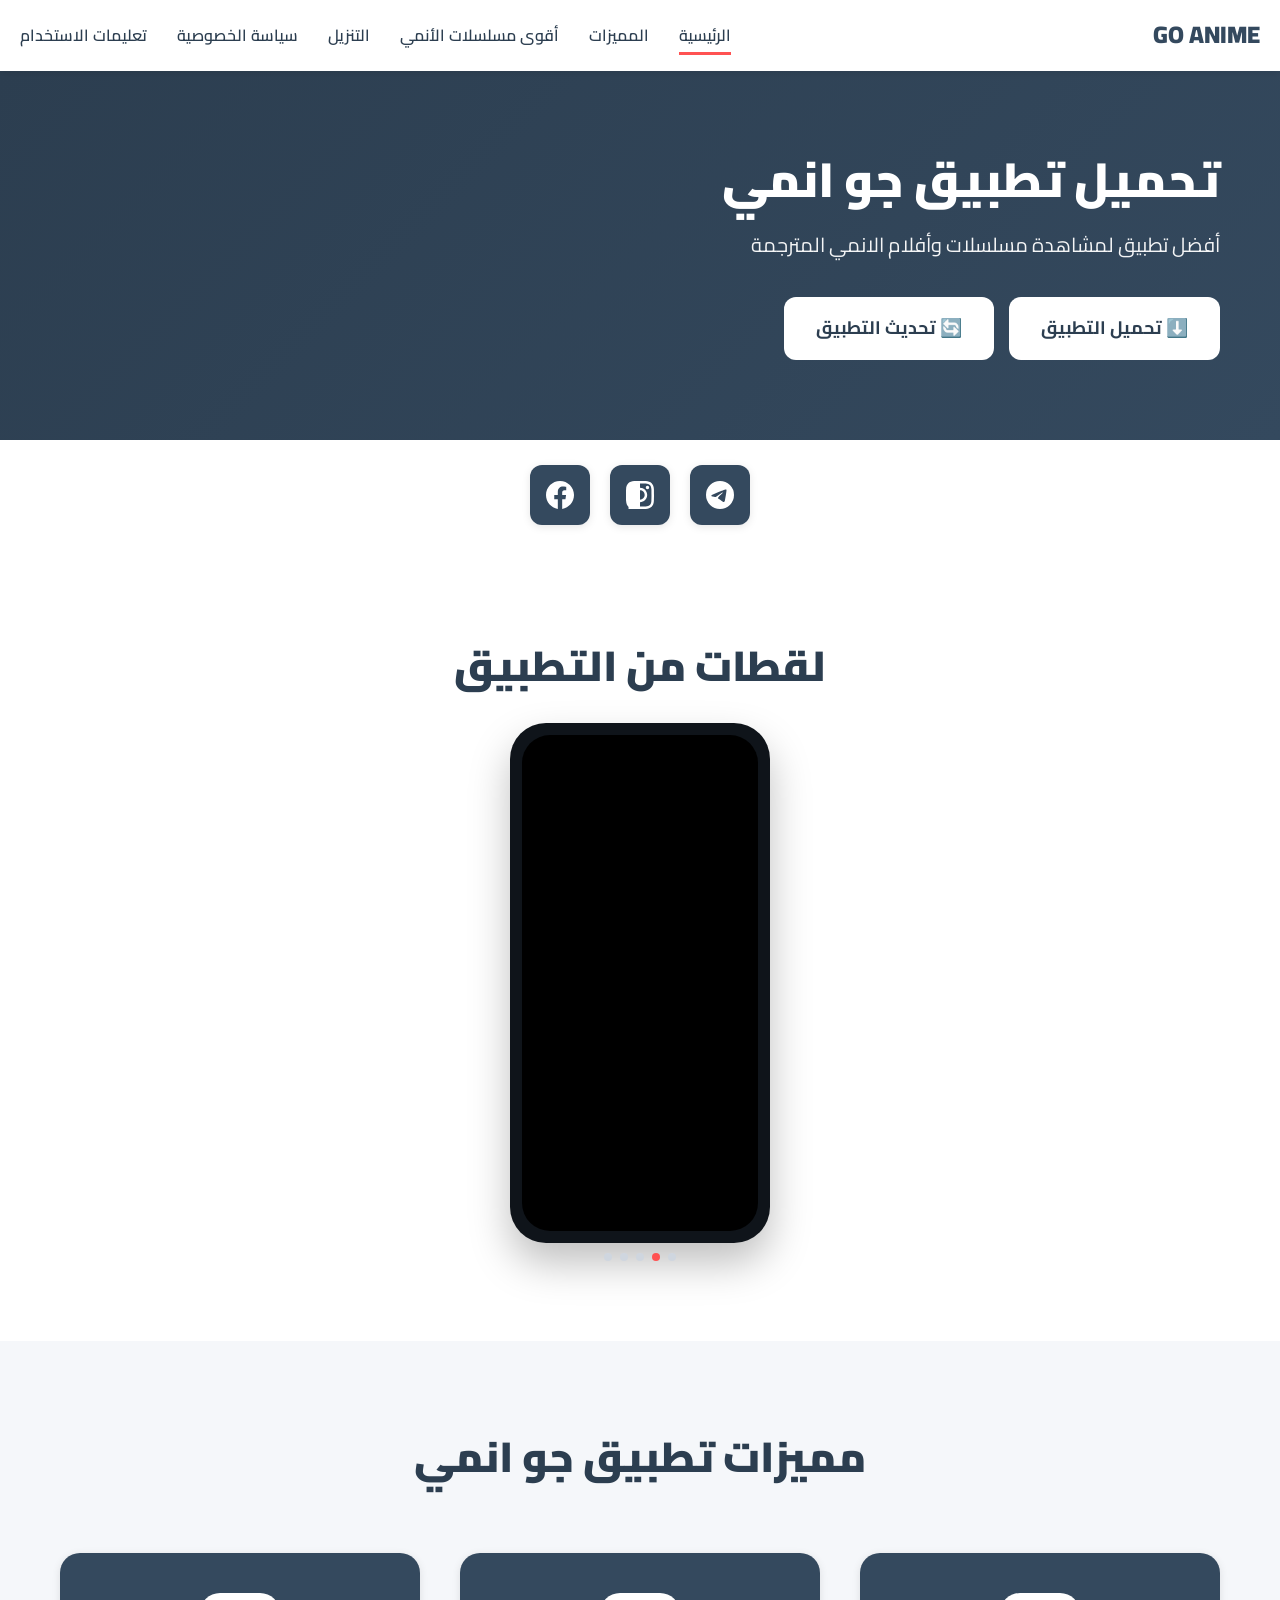
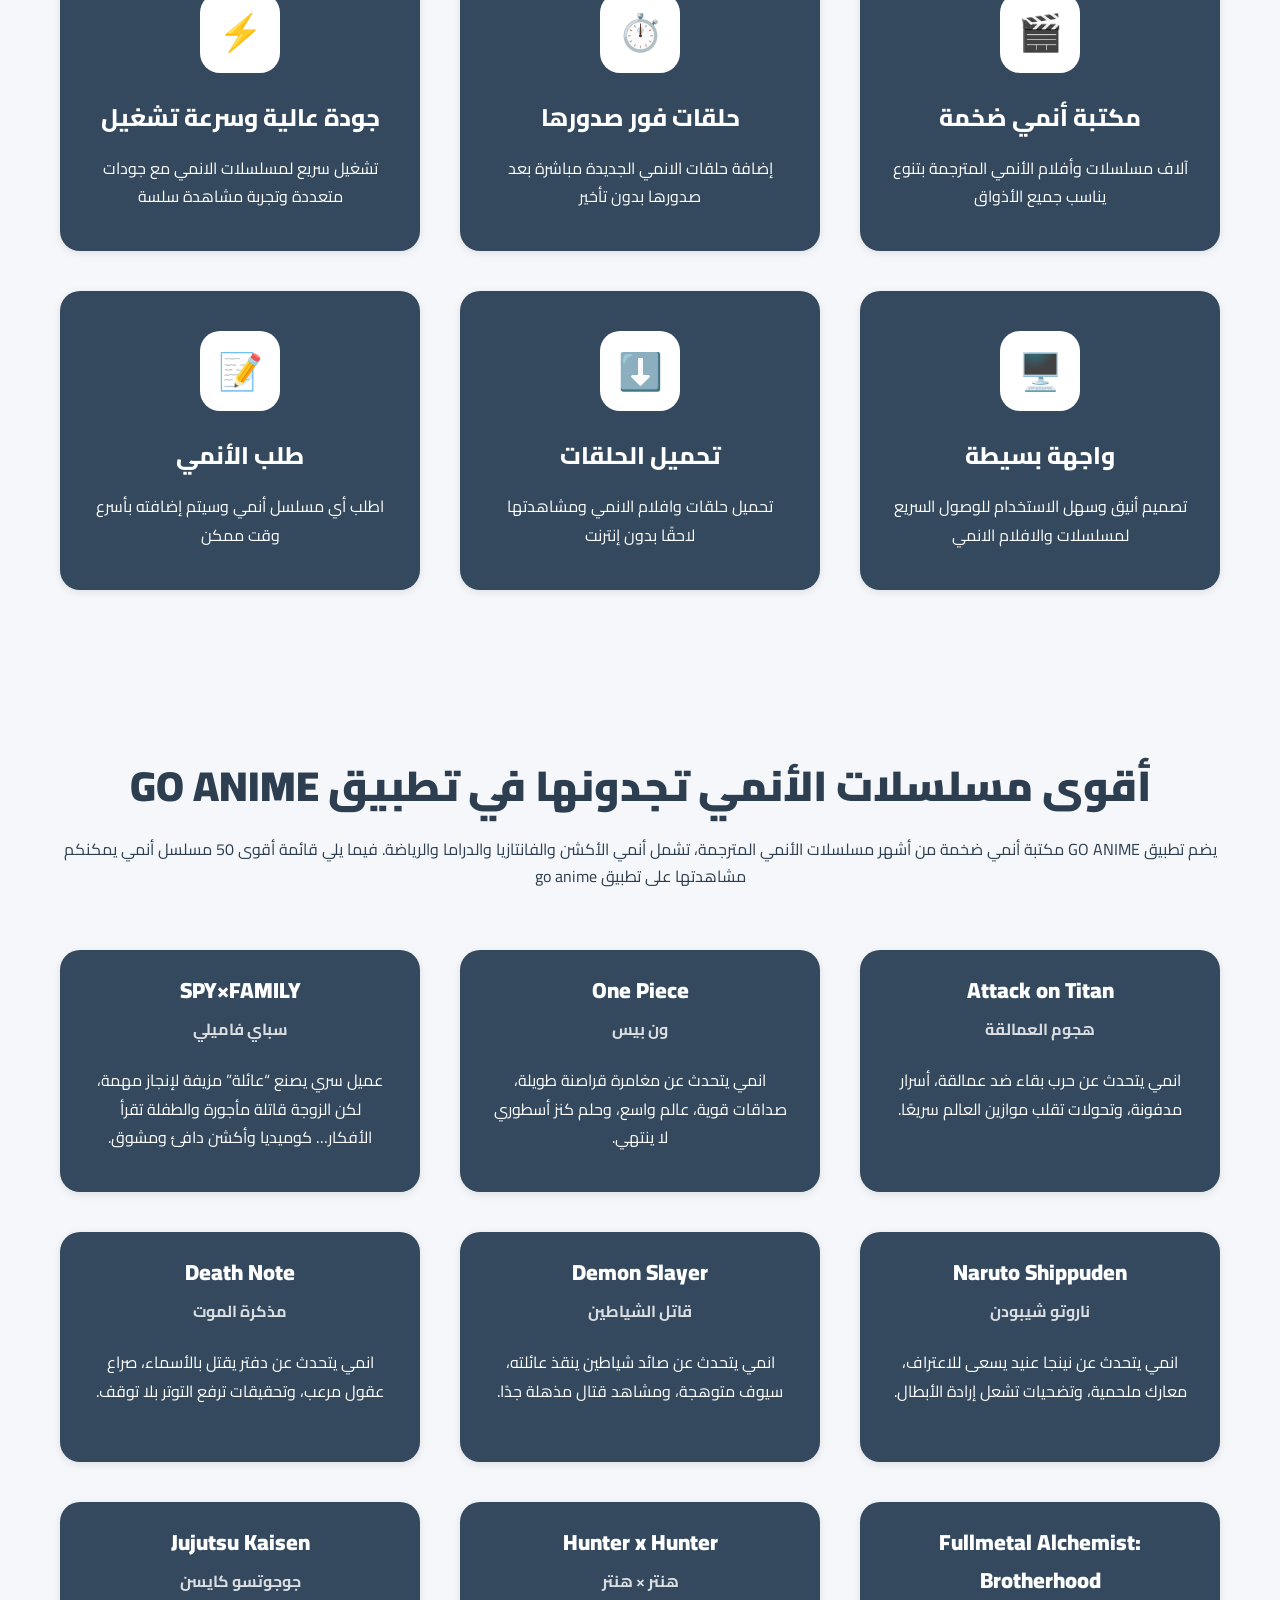
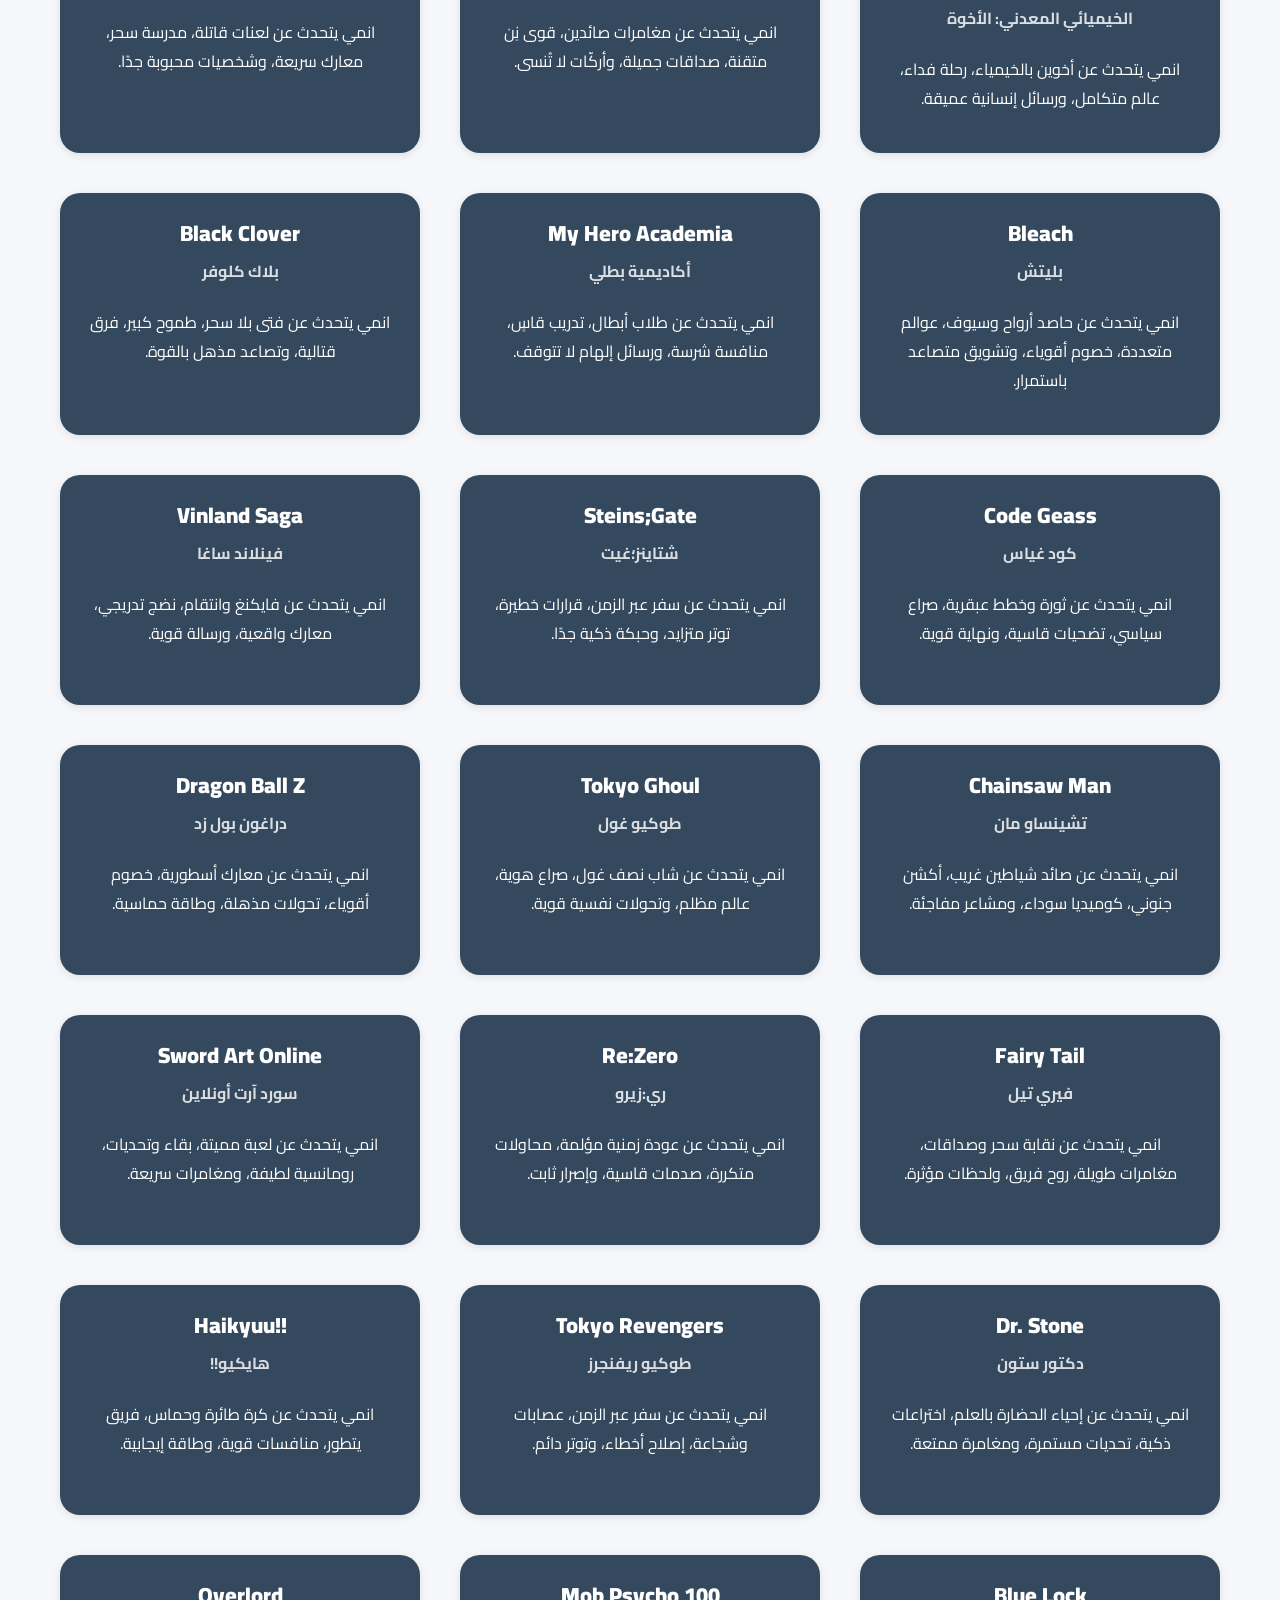
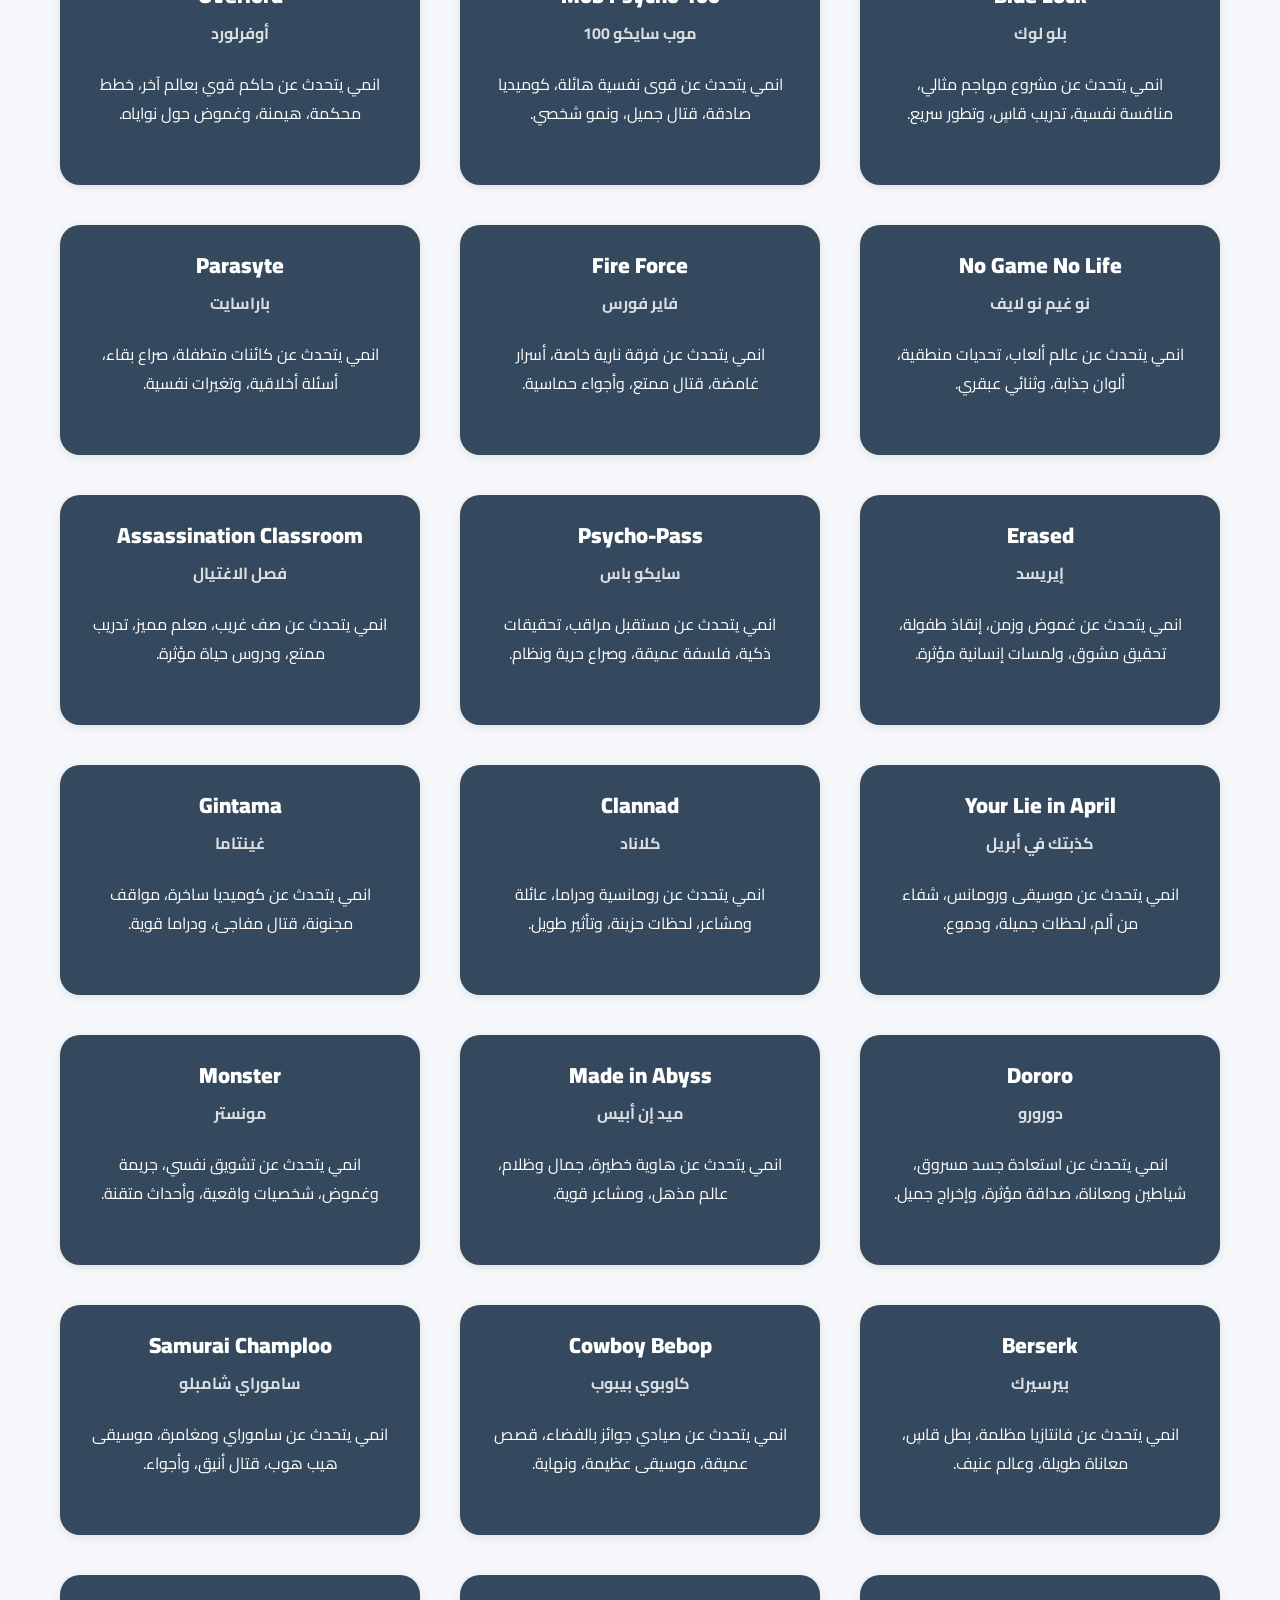
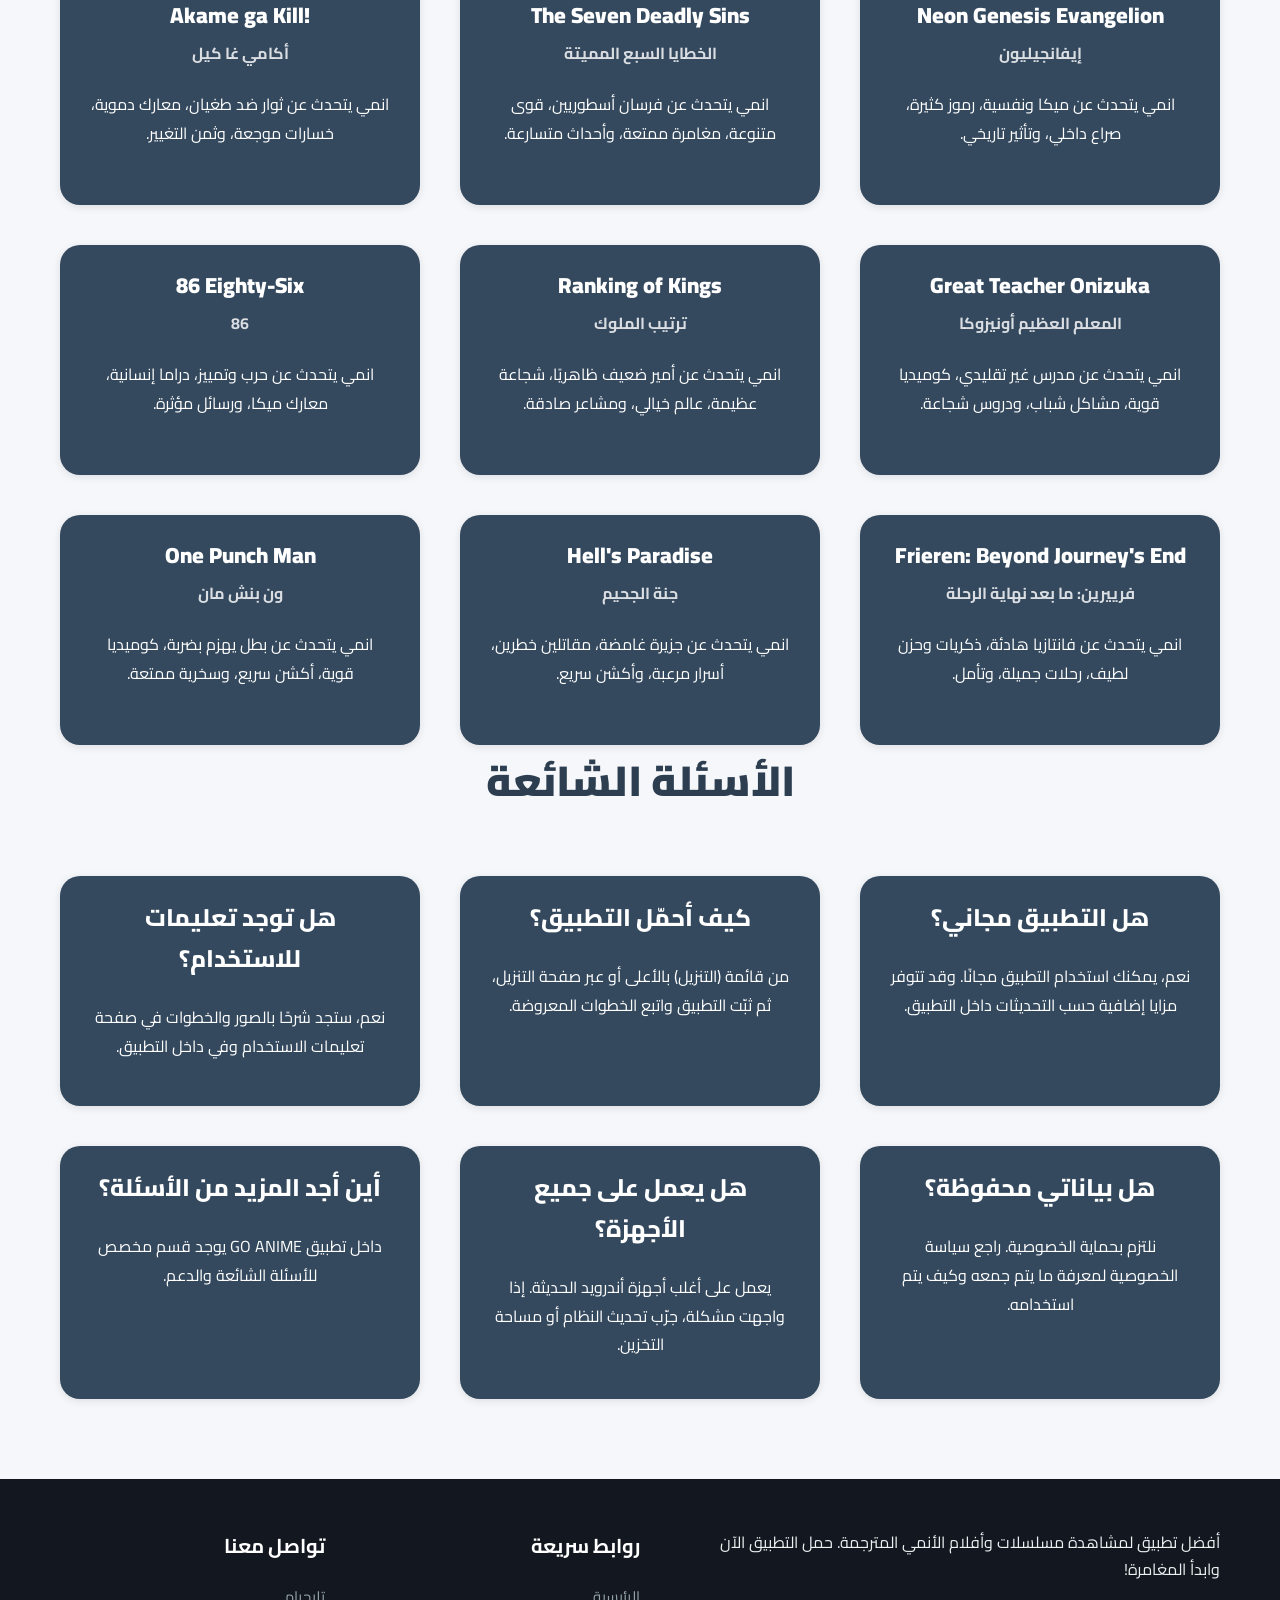
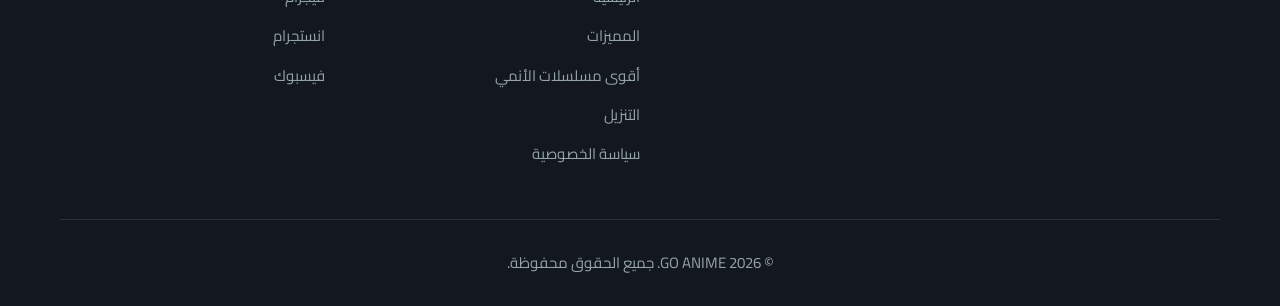
==== commit 72ceb35f: "Add files via upload" ====
--- a/index.html
+++ b/index.html
@@ -20,11 +20,11 @@
 <!-- Primary Meta Tags -->
 <title>GO ANIME - تحميل تطبيق جو انمي | أفضل تطبيق لمشاهدة الأنمي المترجم</title>
 <meta content="GO ANIME - تحميل تطبيق جو انمي | أفضل تطبيق لمشاهدة الأنمي المترجم" name="title"/>
-<meta content="GO ANIME – شاهد أحدث وأقوى مسلسلات وأفلام الأنمي المترجمة بسهولة عبر تطبيق سريع وخفيف وتجربة مشاهدة ممتعة." name="description"/>
+<meta content="حمّل تطبيق جو انمي GO ANIME مجاناً - أفضل تطبيق لمشاهدة مسلسلات وأفلام الأنمي المترجمة بجودة عالية. آلاف الحلقات والأفلام بدون إعلانات مزعجة!" name="description"/>
 <meta content="أنمي, جو انمي, GO ANIME, تطبيق أنمي, تحميل انمي, مشاهدة انمي, انمي مترجم, مسلسلات أنمي, أفلام أنمي, anime app, تطبيق مشاهدة الانمي" name="keywords"/>
 <meta content="GO ANIME" name="author"/>
 <meta content="index,follow,max-image-preview:large,max-snippet:-1,max-video-preview:-1" name="robots"/>
-<link href="https://www.go-anime-app.com/index.html" rel="canonical"/>
+<link href="https://www.go-anime-app.com/" rel="canonical"/>
 <!-- Open Graph / Facebook -->
 <meta content="website" property="og:type"/>
 <meta content="https://www.go-anime-app.com/" property="og:url"/>
@@ -81,6 +81,251 @@
 <link href="https://fonts.googleapis.com" rel="preconnect"/>
 <link crossorigin="" href="https://fonts.gstatic.com" rel="preconnect"/>
 <link href="https://fonts.googleapis.com/css2?family=Cairo:wght@400;600;700;800;900&amp;family=Tajawal:wght@400;500;700;800&amp;display=swap" rel="stylesheet"/>
+<style>
+* { margin:0; padding:0; box-sizing:border-box; }
+body { font-family:'Cairo','Tajawal',sans-serif; line-height:1.7; color:#2C3E50; background:#fff; overflow-x:hidden; }
+a { text-decoration:none; }
+
+:root {
+  --primary-dark:#2C3E50;
+  --accent-color:#FF5252;
+  --light-bg:#F5F7FA;
+  --text-dark:#2C3E50;
+  --text-light:#fff;
+  --shadow-sm:0 2px 8px rgba(0,0,0,0.1);
+  --shadow-md:0 4px 16px rgba(0,0,0,0.15);
+  --feature-gray:#34495E;
+  --contact-gray:#34495E;
+}
+
+/* Containers */
+.container { max-width:1200px; margin:0 auto; padding:0 20px; }
+
+/* Navbar */
+.navbar { background:#fff; box-shadow:var(--shadow-sm); position:sticky; top:0; z-index:1000; }
+.nav-container { display:flex; justify-content:space-between; align-items:center; padding:15px 20px; }
+.logo-text { font-size:24px; font-weight:900; color:#34495E; }
+.nav-menu { display:flex; list-style:none; gap:30px; }
+.nav-menu a { color:var(--text-dark); font-weight:600; position:relative; }
+.nav-menu a::after { content:''; position:absolute; bottom:-5px; left:0; width:0; height:3px; background:var(--accent-color); transition:0.3s; }
+.nav-menu a:hover::after, .nav-menu a.active::after { width:100%; }
+.menu-toggle { display:none; flex-direction:column; gap:5px; cursor:pointer; }
+.menu-toggle span { width:25px; height:3px; background:var(--primary-dark); border-radius:2px; }
+
+/* Hero */
+.hero { background:linear-gradient(135deg,#2C3E50 0%,#34495E 100%); color:#fff; padding:80px 0; }
+.hero-content { display:grid; grid-template-columns:1fr 1fr; gap:60px; align-items:center; }
+.hero-text h1 { font-size:48px; font-weight:900; margin-bottom:20px; line-height:1.2; }
+.hero-text p { font-size:20px; margin-bottom:35px; opacity:0.95; }
+.hero-buttons { display:flex; gap:15px; flex-wrap:wrap; }
+.btn { display:inline-flex; align-items:center; gap:10px; padding:16px 32px; font-size:18px; font-weight:700; border-radius:12px; transition:all 0.3s; cursor:pointer; border:none; }
+.btn-primary { background:#fff; color:var(--primary-dark); } 
+.btn-primary:hover { transform:translateY(-3px); box-shadow:0 8px 20px rgba(0,0,0,0.2); }
+.btn-secondary { background:#fff; color:var(--primary-dark); }
+.btn-secondary:hover { transform:translateY(-3px); box-shadow:0 8px 20px rgba(0,0,0,0.2); }
+
+/* Contact Bar Buttons */
+.contact-bar { padding:25px 0; text-align:center; }
+.contact-links { display:flex; justify-content:center; gap:20px; flex-wrap:wrap; }
+.contact-btn {
+  display:flex;
+  align-items:center;
+  justify-content:center;
+  padding:15px;
+  background: var(--contact-gray);
+  border-radius:12px;
+  box-shadow: var(--shadow-sm);
+  width:60px;
+  height:60px;
+  transition:all 0.3s;
+  border:none;
+}
+.contact-btn svg {
+  width:28px;
+  height:28px;
+  fill: #fff;
+}
+.contact-btn:hover {
+  transform:translateY(-3px);
+  box-shadow: var(--shadow-md);
+  opacity:0.9;
+}
+
+/* Features */
+.features-section { padding:80px 0; background:var(--light-bg); }
+.section-title { text-align:center; margin-bottom:60px; }
+.section-title h2 { font-size:42px; font-weight:900; color:var(--text-dark); margin-bottom:15px; }
+.features-grid { display:grid; grid-template-columns:repeat(auto-fit,minmax(300px,1fr)); gap:40px; }
+.feature-card { background:var(--feature-gray); padding:40px 30px; border-radius:20px; text-align:center; box-shadow:var(--shadow-sm); transition:0.4s; cursor:pointer; color:#fff; }
+.feature-card:hover { transform:translateY(-10px); box-shadow:0 8px 32px rgba(0,0,0,0.2); }
+.feature-icon { width:80px; height:80px; margin:0 auto 25px; background:#fff; border-radius:20px; display:flex; align-items:center; justify-content:center; color:var(--feature-gray); font-size:36px; font-weight:bold; }
+.feature-card h3 { font-size:24px; font-weight:800; margin-bottom:15px; }
+.feature-card p { font-size:16px; line-height:1.8; }
+
+/* Download Section */
+.download-section { padding:80px 0; background:linear-gradient(135deg,#2C3E50 0%,#34495E 100%); color:#fff; text-align:center; }
+.download-content h2 { font-size:42px; font-weight:900; margin-bottom:20px; }
+.download-buttons { display:flex; justify-content:center; gap:20px; flex-wrap:wrap; }
+.download-buttons .btn-primary { background:#fff; color:var(--primary-dark); }
+.download-buttons .btn-primary:hover { transform:translateY(-3px); }
+.download-buttons .btn-secondary { background:#fff; color:var(--primary-dark); }
+.download-buttons .btn-secondary:hover { transform:translateY(-3px); }
+
+/* Privacy Section (kept inside page) */
+.privacy-section { padding:80px 0; background:#fff; }
+.privacy-wrap { max-width:900px; margin:0 auto; padding:0 20px; }
+.privacy-card { background:var(--light-bg); border:1px solid #e7ecf2; padding:22px; border-radius:18px; box-shadow:var(--shadow-sm); }
+.privacy-card h2 { font-size:36px; font-weight:900; margin-bottom:10px; color:var(--text-dark); text-align:center; }
+.privacy-card .muted { color:#607080; font-size:14px; text-align:center; margin-bottom:18px; }
+.privacy-card h3 { font-size:20px; margin:18px 0 8px; }
+.privacy-card p, .privacy-card li { font-size:16px; line-height:1.9; }
+.privacy-card ul { padding:0 20px; margin:8px 0; }
+.privacy-email { color:var(--accent-color); font-weight:700; }
+.privacy-cta { display:flex; justify-content:center; margin-top:16px; }
+.privacy-cta a { background:#fff; color:var(--primary-dark); border-radius:12px; padding:12px 18px; font-weight:800; box-shadow:var(--shadow-sm); transition:0.3s; }
+.privacy-cta a:hover { transform:translateY(-2px); box-shadow:var(--shadow-md); }
+
+/* Footer */
+footer { background:#131820; color:#ECF0F1; padding:50px 0 30px; }
+.footer-content { display:grid; grid-template-columns:2fr 1fr 1fr; gap:50px; margin-bottom:40px; }
+.footer-links h4 { font-size:20px; font-weight:700; margin-bottom:20px; color:#fff; }
+.footer-links ul { list-style:none; }
+.footer-links ul li { margin-bottom:12px; }
+.footer-links ul li a { color:#95A5A6; font-size:15px; transition:0.3s; }
+.footer-links ul li a:hover { color:var(--accent-color); padding-right:5px; }
+.footer-bottom { text-align:center; padding-top:30px; border-top:1px solid rgba(255,255,255,0.1); color:#95A5A6; font-size:15px; }
+
+/* Responsive */
+@media (max-width:968px) { .hero-content { grid-template-columns:1fr; gap:40px; text-align:center; } }
+@media (max-width:768px) {
+  .menu-toggle { display:flex; }
+  .nav-menu { flex-direction:column; max-height:0; overflow:hidden; transition:0.3s; }
+  .nav-menu.active { max-height:420px; }
+  .nav-menu li { border-bottom:1px solid #E0E4E8; padding:12px 0; }
+  .hero-buttons, .download-buttons { flex-direction:column; }
+  .btn { width:100%; justify-content:center; }
+  .privacy-card h2 { font-size:26px; }
+}
+@media (max-width:480px) { .hero-text h1 { font-size:28px; } .section-title h2 { font-size:26px; } .feature-card { padding:30px 20px; } }
+
+/* (Kept) screen-card styles - even if unused, per your request not to delete anything */
+.screen-card:hover{transform:translateY(-6px);box-shadow:var(--shadow-md);}
+.screen-card img{width:100%;display:block;}
+.screen-card .cap{padding:8px 10px;font-size:13px;color:#607080;text-align:center;}
+
+/* ===== Screenshots title centered above phone (WEB + MOBILE) ===== */
+.screens-section{
+  padding:80px 0;
+  background:#fff;
+}
+.screens-header{
+  text-align:center;
+  margin-bottom:22px;
+}
+.screens-header h2{
+  font-size:42px;
+  font-weight:900;
+  color:var(--text-dark);
+  margin:0;
+}
+.screens-layout{
+  display:flex;
+  justify-content:center;
+}
+@media (max-width:480px){
+  .screens-header h2{ font-size:26px; }
+}
+/* ===== End screenshots title styles ===== */
+
+.phone-wrap{display:flex;justify-content:center;}
+.phone{
+  width:260px;
+  height:520px;
+  border-radius:36px;
+  background:#0f141a;
+  padding:12px;
+  box-shadow:0 20px 40px rgba(0,0,0,.25);
+}
+.phone-screen{
+  width:100%;
+  height:100%;
+  border-radius:28px;
+  overflow:hidden;
+  background:#000;
+}
+.phone-screen img{
+  width:100%;
+  height:100%;
+  object-fit:cover;
+  transition:opacity .25s ease;
+}
+
+.phone-dots{
+  display:flex;
+  justify-content:center;
+  gap:8px;
+  margin-top:10px;
+}
+.phone-dots span{
+  width:8px;height:8px;border-radius:50%;
+  background:#cfd6df;
+}
+.phone-dots span.active{background:var(--accent-color);}
+
+@media(max-width:900px){
+  .screens-layout{grid-template-columns:1fr;}
+  .phone{margin-top:25px;}
+}
+/* ===== Top Anime Section (Grid + SEO cards) ===== */
+.anime-grid{
+  display:grid;
+  grid-template-columns:repeat(auto-fit,minmax(300px,1fr));
+  gap:40px;
+}
+.anime-title{ margin:0 0 10px; }
+.anime-title .en{
+  display:block;
+  font-size:22px;
+  font-weight:900;
+  margin-bottom:6px;
+  direction:ltr;
+  unicode-bidi:bidi-override;
+}
+.anime-title .ar{
+  display:block;
+  font-size:16px;
+  font-weight:700;
+  color:rgba(255,255,255,0.82);
+}
+
+/* Hide icons in Top Anime cards (keep HTML clean) */
+#top-anime .feature-icon{ display:none !important; }
+
+/* Equal height cards for professional grid */
+#top-anime .feature-card{
+  display:flex;
+  flex-direction:column;
+  min-height:230px;
+  padding-top:22px;
+}
+
+/* Keep description aligned */
+#top-anime .feature-card p{
+  margin-top:8px;
+  flex-grow:1;
+  display:-webkit-box;
+  -webkit-line-clamp:3;
+  -webkit-box-orient:vertical;
+  overflow:hidden;
+}
+/* ===== End Top Anime Section ===== */
+
+/* FAQ cards (إطار طولي) */
+.faq-card{min-height:170px}
+/* Navbar right align (RTL) */
+.nav-container{justify-content:space-between}
+.nav-menu{margin-right:auto}
+</style>
 <!-- STEP5_BREADCRUMB -->
 <script type="application/ld+json">
 {
@@ -129,7 +374,7 @@
   ]
 }
 </script>
-<link href="style.css" rel="stylesheet"/></head>
+</head>
 <body>
 <!-- Navbar -->
 <nav class="navbar">
@@ -138,6 +383,7 @@
 <ul class="nav-menu" id="navMenu"><li><a class="active" href="#home">الرئيسية</a></li><li><a href="#features">المميزات</a></li><li><a href="#top-anime">أقوى مسلسلات الأنمي</a></li><li><a href="https://www.go-anime-app.com/download.html" rel="noopener" target="_blank">التنزيل</a></li><li><a href="https://www.go-anime-app.com/privacy-policy.html" rel="noopener" target="_blank">سياسة الخصوصية</a></li><li><a href="https://www.go-anime-app.com/how-to-use.html" rel="noopener" target="_blank">تعليمات الاستخدام</a></li></ul>
 <div class="menu-toggle" onclick="toggleMenu()"><span></span><span></span><span></span></div>
 </div>
+
 </nav>
 <!-- Hero -->
 <section class="hero" id="home">
@@ -158,17 +404,17 @@
 <section class="contact-bar">
 <div class="container">
 <div class="contact-links">
-<a aria-label="Telegram" class="contact-btn" href="https://t.me/goanimeapp" rel="noopener" target="_blank">
+<a aria-label="Telegram" class="contact-btn" href="https://t.me/goanimeapp" target="_blank">
 <svg viewbox="0 0 24 24" xmlns="http://www.w3.org/2000/svg">
 <path d="M11.944 0A12 12 0 0 0 0 12a12 12 0 0 0 12 12 12 12 0 0 0 12-12A12 12 0 0 0 12 0a12 12 0 0 0-.056 0zm4.962 7.224c.1-.002.321.023.465.14a.506.506 0 0 1 .171.325c.016.093.036.306.02.472-.18 1.898-.962 6.502-1.36 8.627-.168.9-.499 1.201-.82 1.23-.696.065-1.225-.46-1.9-.902-1.056-.693-1.653-1.124-2.678-1.8-1.185-.78-.417-1.21.258-1.91.177-.184 3.247-2.977 3.307-3.23.007-.032.014-.15-.056-.212s-.174-.041-.249-.024c-.106.024-1.793 1.14-5.061 3.345-.48.33-.913.49-1.302.48-.428-.008-1.252-.241-1.865-.44-.752-.245-1.349-.374-1.297-.789.027-.216.325-.437.893-.663 3.498-1.524 5.83-2.529 6.998-3.014 3.332-1.386 4.025-1.627 4.476-1.635z"></path>
 </svg>
 </a>
-<a aria-label="Instagram" class="contact-btn" href="https://www.instagram.com/goanimeapp" rel="noopener" target="_blank">
+<a aria-label="Instagram" class="contact-btn" href="https://www.instagram.com/goanimeapp" target="_blank" rel="noopener">
 <svg viewbox="0 0 24 24" xmlns="http://www.w3.org/2000/svg">
 <path d="M12 2.163c3.204 0 3.584.012 4.85.07 3.252.148 4.771 1.691 4.919 4.919.058 1.265.069 1.645.069 4.849 0 3.205-.012 3.584-.069 4.849-.149 3.225-1.664 4.771-4.919 4.919-1.266.058-1.644.07-4.85.07-3.204 0-3.584-.012-4.849-.07-3.26-.149-4.771-1.699-4.919-4.92-.058 1.265-.07 1.644-.07 4.849 0 3.204.013 3.583.07 4.849.149 3.227 1.664 4.771 4.919 4.919 1.266-.057 1.645-.069 4.849-.069zm0-2.163c-3.259 0-3.667.014-4.947.072-4.358.2-6.78 2.618-6.98 6.98-.059 1.281-.073 1.689-.073 4.948 0 3.259.014 3.668.072 4.948.2 4.358 2.618 6.78 6.98 6.98 1.281.058 1.689.072 4.948.072 3.259 0 3.668-.014 4.948-.072 4.354-.2 6.782-2.618 6.979-6.98.059-1.28.073-1.689.073-4.948 0-3.259-.014-3.667-.072-4.947-.196-4.354-2.617-6.78-6.979-6.98-1.281-.059-1.69-.073-4.949-.073zm0 5.838c-3.403 0-6.162 2.759-6.162 6.162s2.759 6.163 6.162 6.163 6.162-2.759 6.162-6.163c0-3.403-2.759-6.162-6.162-6.162zm0 10.162c-2.209 0-4-1.79-4-4 0-2.209 1.791-4 4-4s4 1.791 4 4c0 2.21-1.791 4-4 4zm6.406-11.845c-.796 0-1.441.645-1.441 1.44s.645 1.44 1.441 1.44c.795 0 1.439-.645 1.439-1.44s-.644-1.44-1.439-1.44z"></path>
 </svg>
 </a>
-<a aria-label="Facebook" class="contact-btn" href="https://www.facebook.com/goanimeapp" rel="noopener" target="_blank">
+<a aria-label="Facebook" class="contact-btn" href="https://www.facebook.com/goanimeapp" target="_blank">
 <svg viewbox="0 0 24 24" xmlns="http://www.w3.org/2000/svg">
 <path d="M24 12.073c0-6.627-5.373-12-12-12s-12 5.373-12 12c0 5.99 4.388 10.954 10.125 11.854v-8.385H7.078v-3.47h3.047V9.43c0-3.007 1.792-4.669 4.533-4.669 1.312 0 2.686.235 2.686.235v2.953H15.83c-1.491 0-1.956.925-1.956 1.874v2.25h3.328l-.532 3.47h-2.796v8.385C19.612 23.027 24 18.062 24 12.073z"></path>
 </svg>
@@ -189,7 +435,7 @@
 <div aria-label="عرض لقطات التطبيق داخل إطار هاتف" class="phone">
 <div class="phone-screen">
 <!-- Performance: lazy + async decode (no visual change) -->
-<picture><source srcset="images/screen-home.webp" type="image/webp"><img src="images/screen-home.jpg" loading="lazy" decoding="async" alt=""></picture>
+<img alt="لقطة التطبيق داخل إطار هاتف" decoding="async" fetchpriority="high" id="phoneShot" loading="eager" src="images/screen-home.jpg"/>
 </div>
 </div>
 <div aria-hidden="true" class="phone-dots">
@@ -237,6 +483,7 @@
 <h3 class="anime-title"><span class="en">SPY×FAMILY</span><span class="ar">سباي فاميلي</span></h3>
 <p>عميل سري يصنع “عائلة” مزيفة لإنجاز مهمة، لكن الزوجة قاتلة مأجورة والطفلة تقرأ الأفكار… كوميديا وأكشن دافئ ومشوق.</p>
 </div>
+
 <div class="feature-card"><div class="feature-icon">⚔️</div>
 <h3 class="anime-title"><span class="en">Naruto Shippuden</span><span class="ar">ناروتو شيبودن</span></h3>
 <p>انمي يتحدث عن نينجا عنيد يسعى للاعتراف، معارك ملحمية، وتضحيات تشعل إرادة الأبطال.</p>
@@ -433,6 +680,7 @@
 </div>
 </section>
 <!-- Download Section -->
+
 <!-- Footer -->
 <footer>
 <div class="container">
@@ -454,9 +702,9 @@
 <div class="footer-links">
 <h4>تواصل معنا</h4>
 <ul>
-<li><a href="https://t.me/goanimeapp" rel="noopener" target="_blank">تليجرام</a></li>
-<li><a href="https://www.instagram.com/goanimeapp" rel="noopener" target="_blank">انستجرام</a></li>
-<li><a href="https://www.facebook.com/goanimeapp" rel="noopener" target="_blank">فيسبوك</a></li>
+<li><a href="https://t.me/goanimeapp" target="_blank">تليجرام</a></li>
+<li><a href="https://www.instagram.com/goanimeapp" target="_blank" rel="noopener">انستجرام</a></li>
+<li><a href="https://www.facebook.com/goanimeapp" target="_blank">فيسبوك</a></li>
 </ul>
 </div>
 </div>
